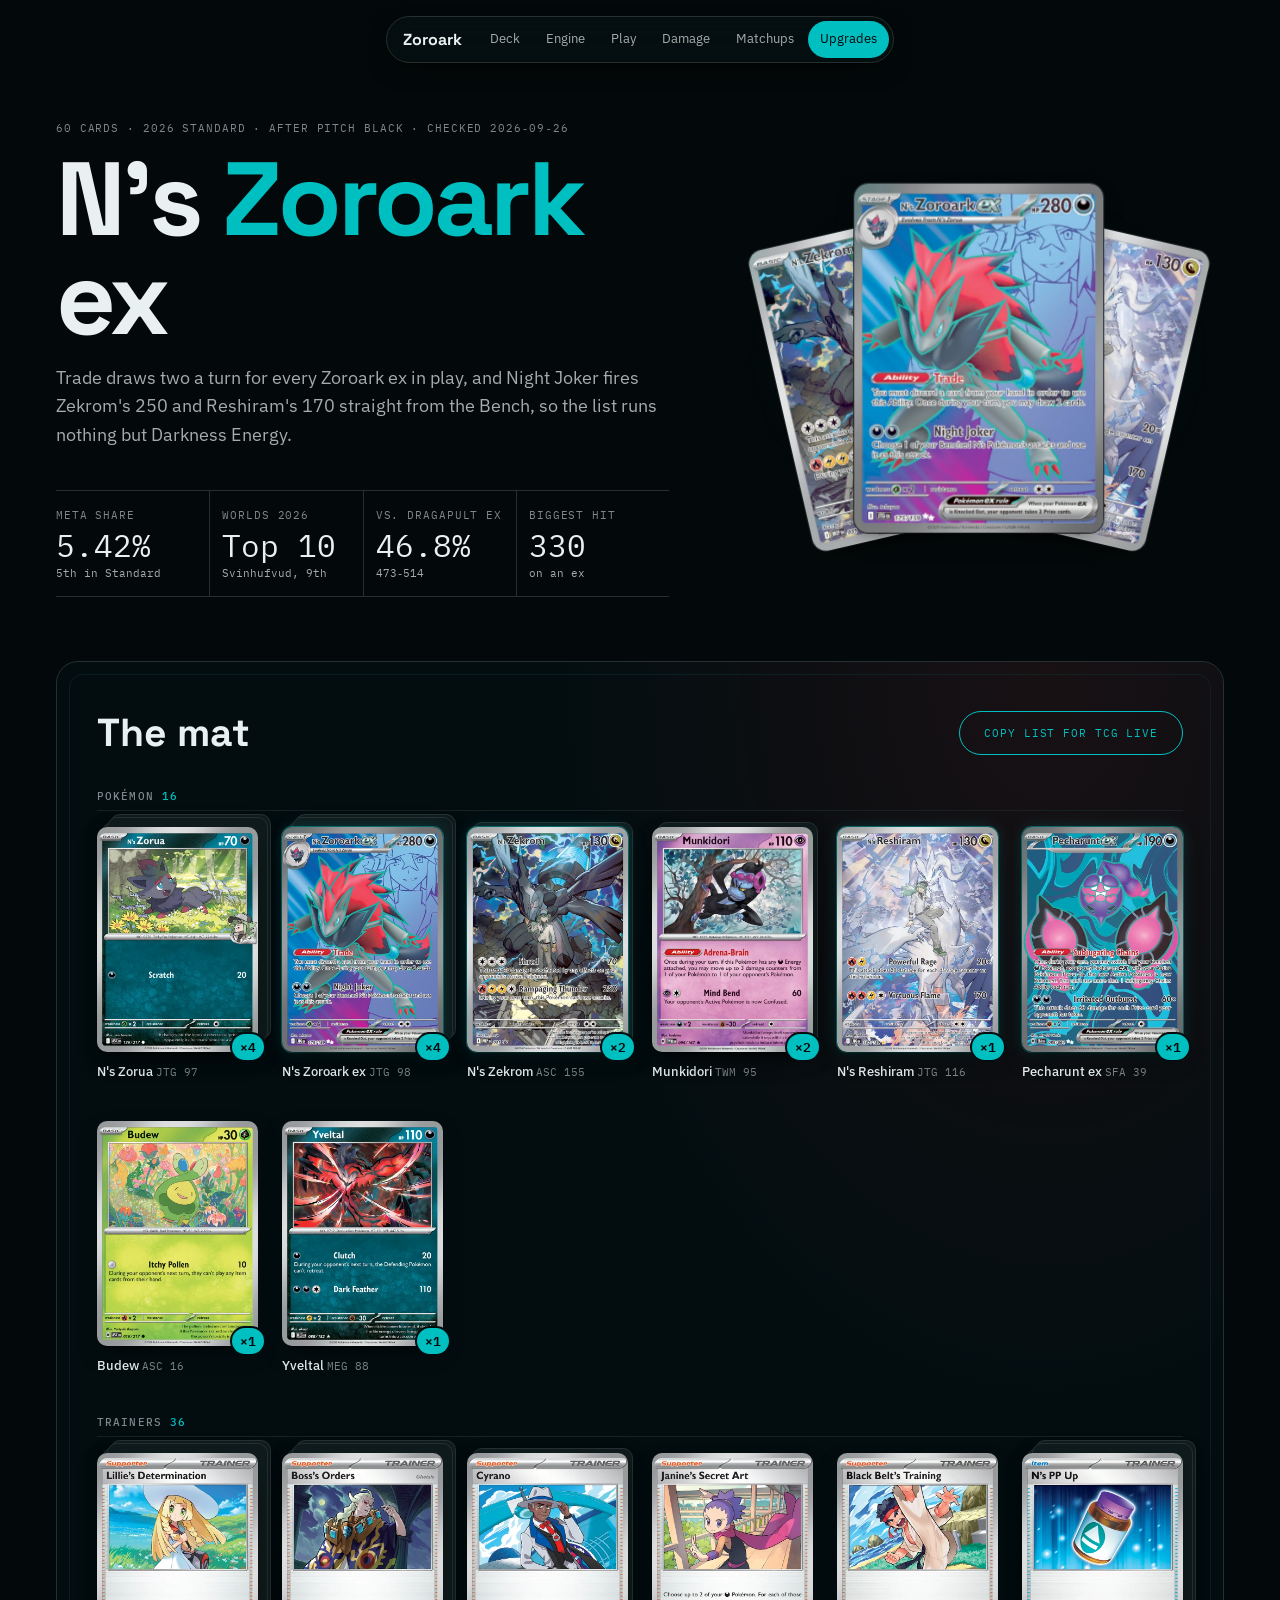
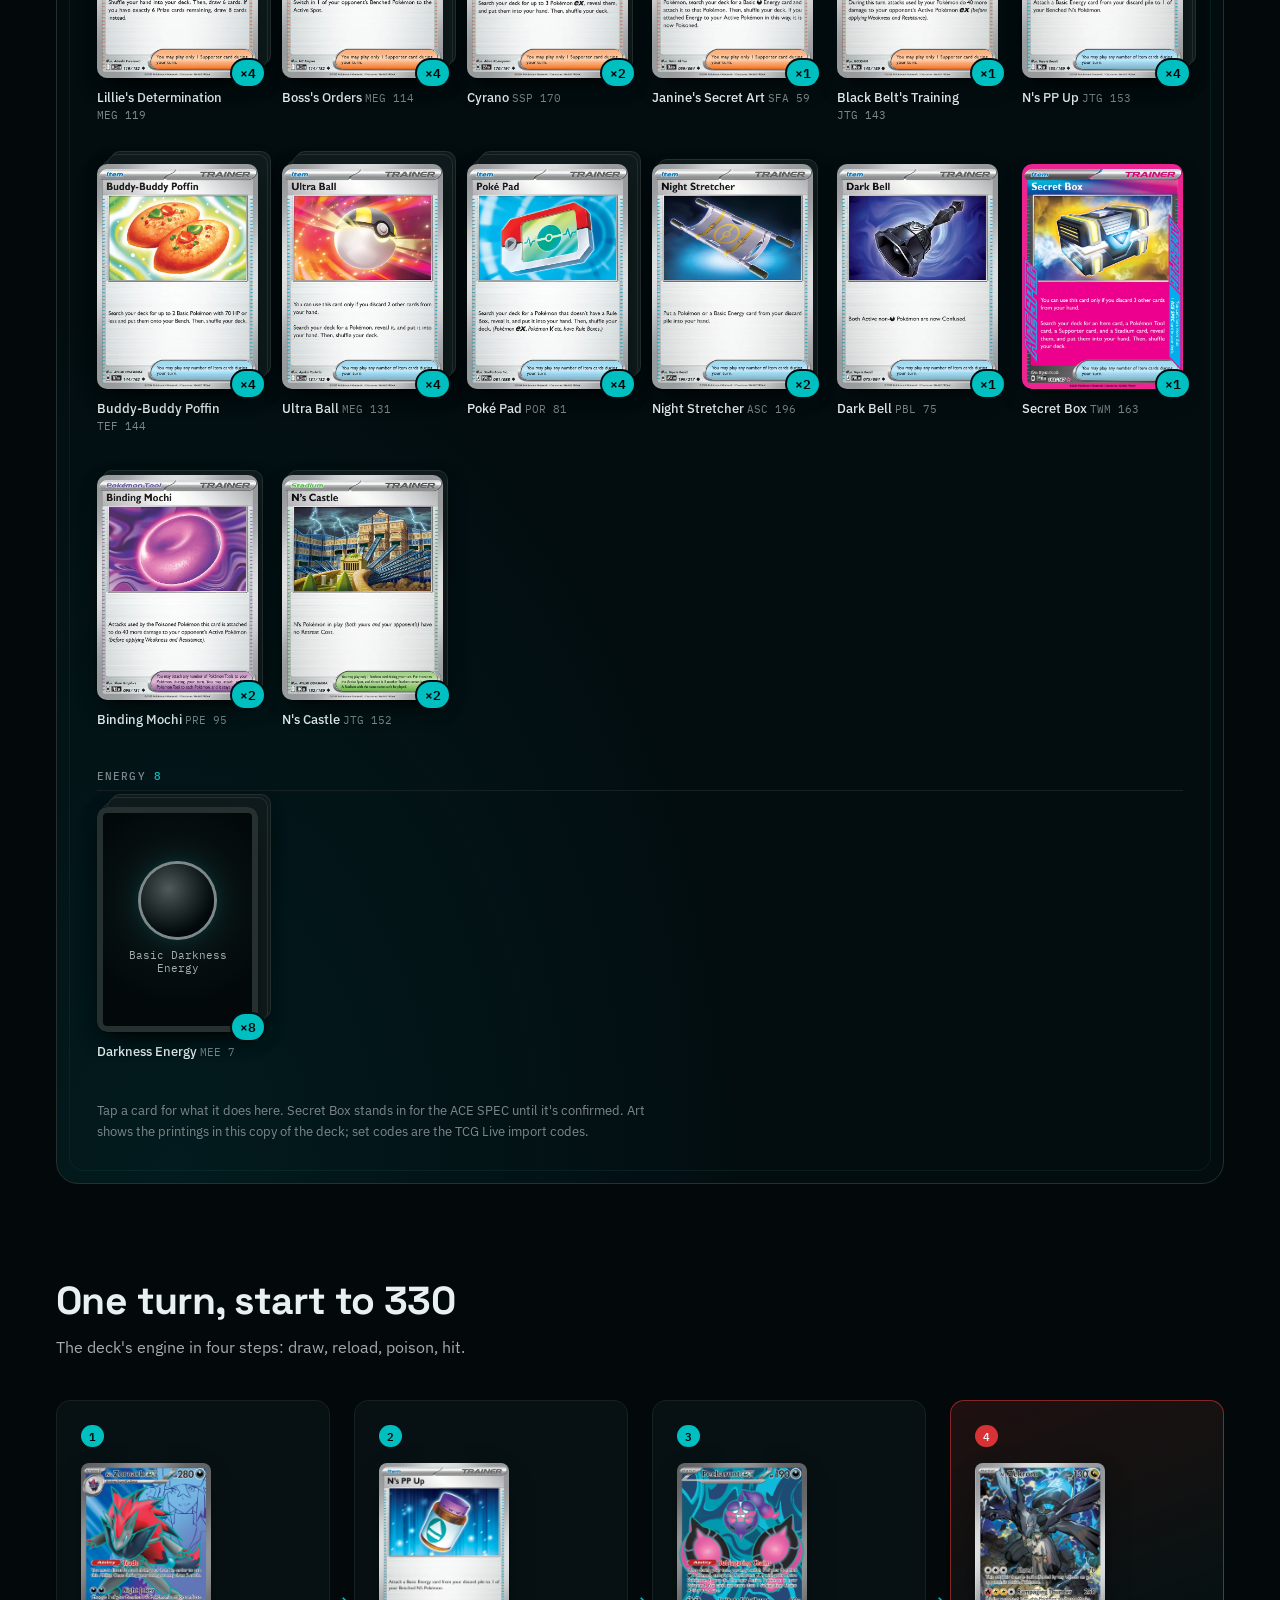
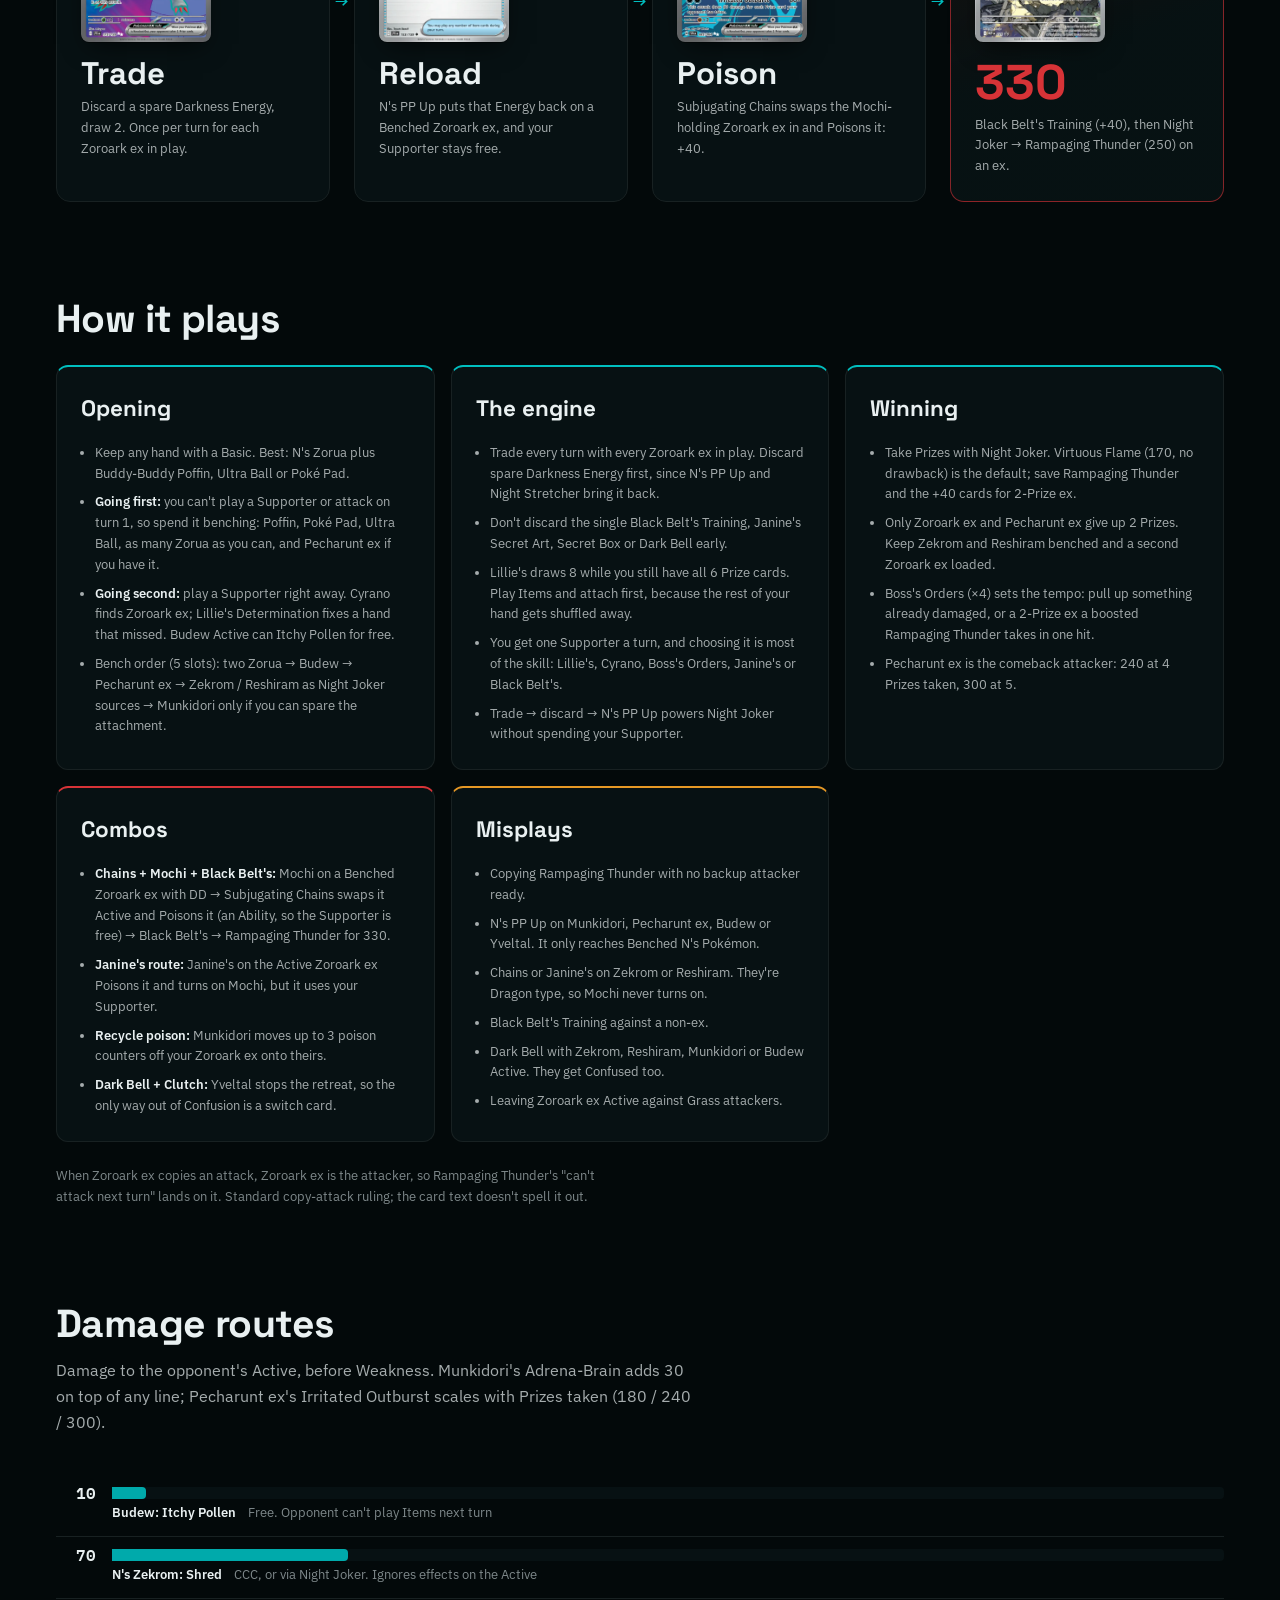
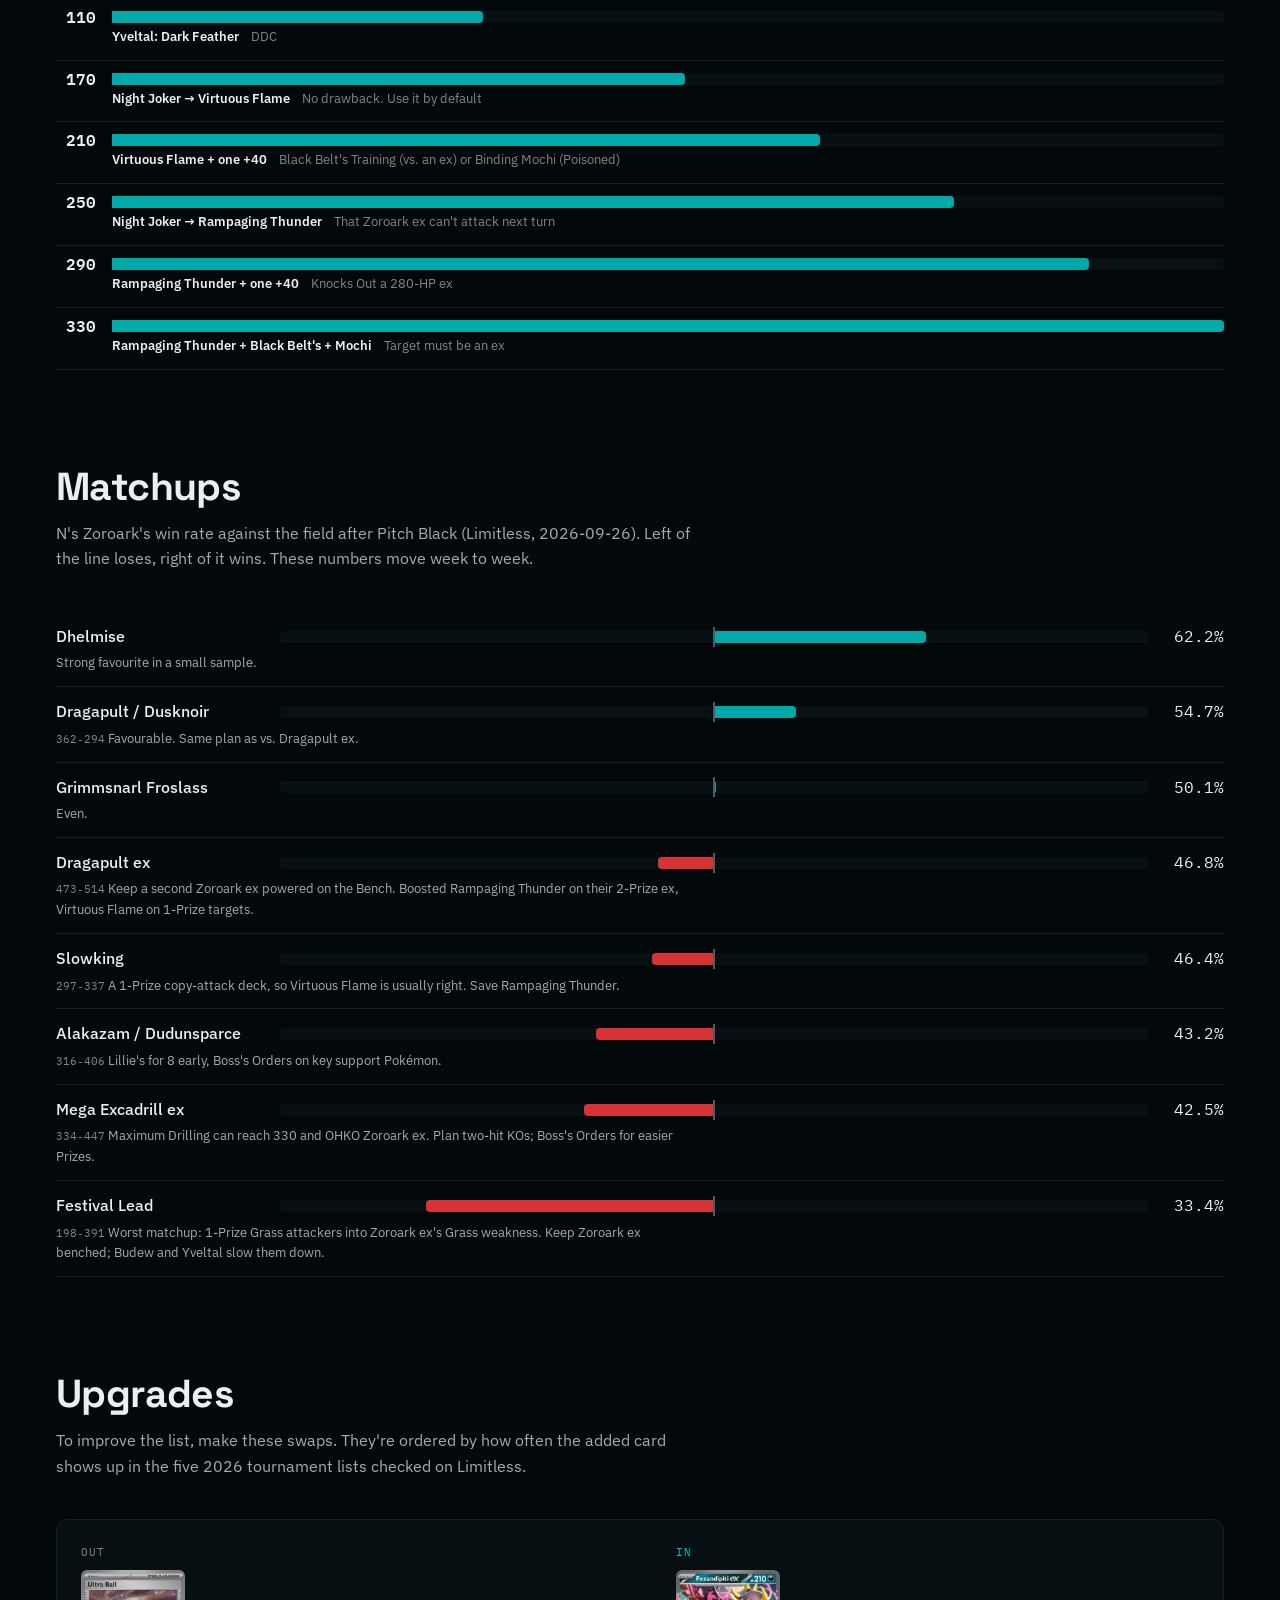
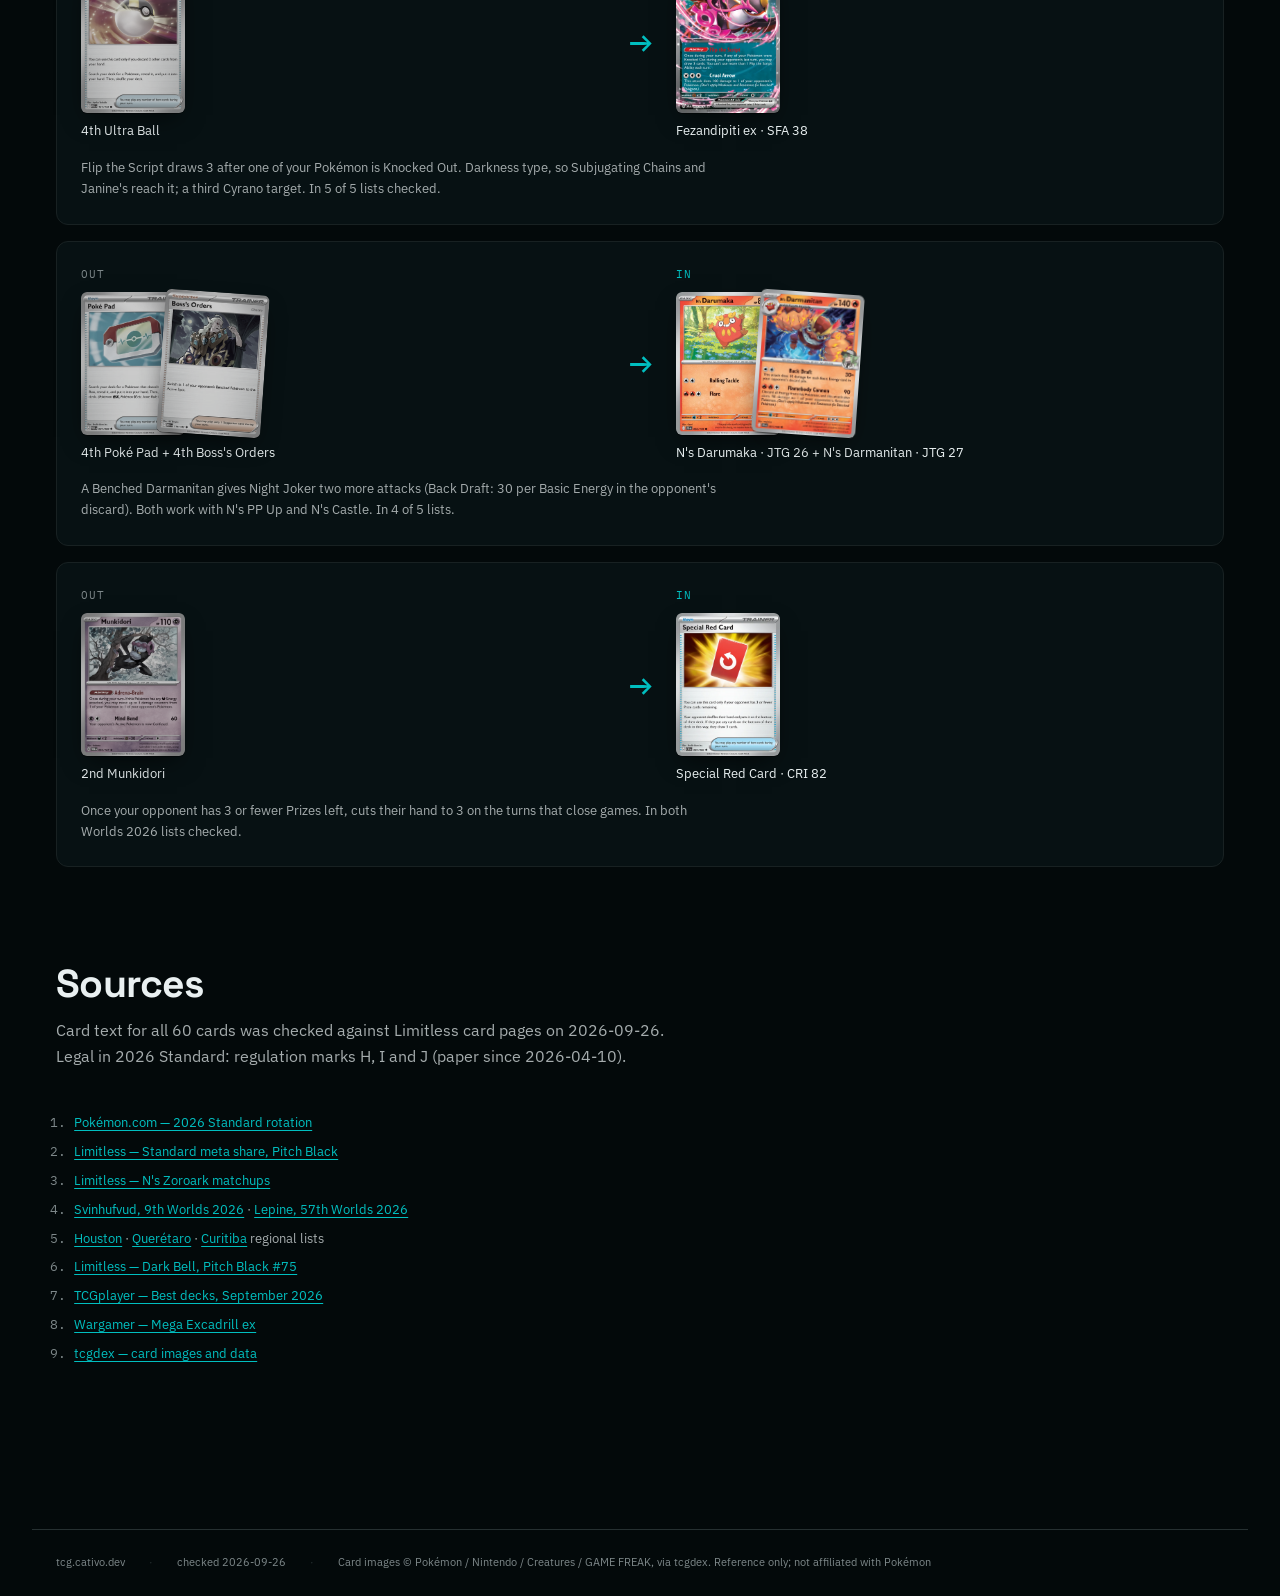
==== site/index.html @ 7baccb7f "📝 content: strip AI-writing tells from the page copy Em dashes ran at ~30 per 1,500 words and severa" ====
<!doctype html>
<html lang="en">
<head>
  <meta charset="utf-8">
  <meta name="viewport" content="width=device-width, initial-scale=1">
  <title>N's Zoroark ex · Deck Guide</title>
  <meta name="description" content="The 60 cards of an N's Zoroark ex build, laid out on the mat, with strategy, damage routes, matchups and upgrades for 2026 Standard after Pitch Black.">
  <link rel="icon" href="data:image/svg+xml,%3Csvg xmlns='http://www.w3.org/2000/svg' viewBox='0 0 32 32'%3E%3Crect width='32' height='32' rx='6' fill='%23101b1d'/%3E%3Cpath d='M8 22 L16 8 L24 22' fill='none' stroke='%235fd0c9' stroke-width='2.4' stroke-linecap='round' stroke-linejoin='round'/%3E%3C/svg%3E">
  <link rel="preconnect" href="https://fonts.googleapis.com">
  <link rel="preconnect" href="https://fonts.gstatic.com" crossorigin>
  <link href="https://fonts.googleapis.com/css2?family=Space+Grotesk:wght@500;600;700&family=IBM+Plex+Sans:wght@400;500;600;700&family=IBM+Plex+Mono:wght@400;500;600&display=swap" rel="stylesheet">
  <link rel="stylesheet" href="css/styles.css?v=20260926b">
</head>
<body>
  <nav class="pill" aria-label="Sections">
    <a class="pill__mark" href="#top">Zoroark</a>
    <div class="pill__links">
      <a href="#deck">Deck</a>
      <a href="#engine">Engine</a>
      <a href="#play">Play</a>
      <a href="#damage">Damage</a>
      <a href="#matchups">Matchups</a>
      <a href="#upgrades">Upgrades</a>
    </div>
  </nav>

  <main id="top">
    <header class="masthead">
      <div class="masthead__text">
      <p class="masthead__line">60 cards · 2026 Standard · after Pitch Black · checked 2026‑09‑26</p>
      <h1 class="masthead__title">N's <span class="accent">Zoroark</span> ex</h1>
      <p class="masthead__dek">
        Trade draws two a turn for every Zoroark ex in play, and Night Joker fires Zekrom's 250 and
        Reshiram's 170 straight from the Bench, so the list runs nothing but Darkness Energy.
      </p>
      <dl class="stats">
        <div class="stats__cell"><dt>Meta share</dt><dd>5.42%<small>5th in Standard</small></dd></div>
        <div class="stats__cell"><dt>Worlds 2026</dt><dd>Top 10<small>Svinhufvud, 9th</small></dd></div>
        <div class="stats__cell"><dt>vs. Dragapult ex</dt><dd>46.8%<small>473‑514</small></dd></div>
        <div class="stats__cell"><dt>Biggest hit</dt><dd>330<small>on an ex</small></dd></div>
      </dl>
      </div>
      <div class="fan" aria-hidden="true">
        <div class="fan__card fan__card--l" data-tilt><img src="img/cards/zekrom.webp" alt="" width="600" height="825" fetchpriority="high"><span class="foil"></span></div>
        <div class="fan__card fan__card--r" data-tilt><img src="img/cards/reshiram.webp" alt="" width="600" height="825"><span class="foil"></span></div>
        <div class="fan__card fan__card--c" data-tilt><img src="img/cards/zoroark-ex.webp" alt="" width="600" height="825" fetchpriority="high"><span class="foil"></span></div>
      </div>
    </header>

    <section id="deck" class="mat" aria-labelledby="deck-title">
      <div class="mat__head">
        <h2 id="deck-title" class="mat__title">The mat</h2>
        <button class="btn" data-copy-decklist type="button">Copy list for TCG Live</button>
      </div>

      <div class="zone">
        <h3 class="zone__title">Pokémon <span>16</span></h3>
        <ul class="grid" role="list">
          <li class="slot" data-stack="4">
            <button class="card" type="button" data-card data-name="N&#x27;s Zorua" data-code="JTG 97" data-qty="4" data-role="Poffin target at 70 HP. Bench two on turn 1, because every Zoroark ex evolves from one." data-img="img/cards/zorua.webp">
              <span class="card__face"><img src="img/cards/zorua.webp" alt="N&#x27;s Zorua" loading="lazy" decoding="async" width="600" height="825"></span>
              <span class="card__qty">×4</span>
            </button>
            <span class="slot__caption"><span class="slot__name">N&#x27;s Zorua</span> <span class="slot__code">JTG 97</span></span>
          </li>
          <li class="slot" data-stack="4" data-foil>
            <button class="card" type="button" data-card data-name="N&#x27;s Zoroark ex" data-code="JTG 98" data-qty="4" data-role="Trade: discard 1, draw 2, once per turn for each one in play. Night Joker (DD) uses an attack from a Benched N&#x27;s Pokémon." data-img="img/cards/zoroark-ex.webp">
              <span class="card__face"><img src="img/cards/zoroark-ex.webp" alt="N&#x27;s Zoroark ex" loading="lazy" decoding="async" width="600" height="825"><span class="foil"></span></span>
              <span class="card__qty">×4</span>
            </button>
            <span class="slot__caption"><span class="slot__name">N&#x27;s Zoroark ex</span> <span class="slot__code">JTG 98</span></span>
          </li>
          <li class="slot" data-stack="2" data-foil>
            <button class="card" type="button" data-card data-name="N&#x27;s Zekrom" data-code="ASC 155" data-qty="2" data-role="Night Joker source: Rampaging Thunder for 250. Stays on the Bench and needs no Energy." data-img="img/cards/zekrom.webp">
              <span class="card__face"><img src="img/cards/zekrom.webp" alt="N&#x27;s Zekrom" loading="lazy" decoding="async" width="600" height="825"><span class="foil"></span></span>
              <span class="card__qty">×2</span>
            </button>
            <span class="slot__caption"><span class="slot__name">N&#x27;s Zekrom</span> <span class="slot__code">ASC 155</span></span>
          </li>
          <li class="slot" data-stack="2">
            <button class="card" type="button" data-card data-name="Munkidori" data-code="TWM 95" data-qty="2" data-role="Adrena-Brain moves up to 3 damage counters onto an opposing Pokémon. Needs a Darkness Energy attached." data-img="img/cards/munkidori.webp">
              <span class="card__face"><img src="img/cards/munkidori.webp" alt="Munkidori" loading="lazy" decoding="async" width="600" height="825"></span>
              <span class="card__qty">×2</span>
            </button>
            <span class="slot__caption"><span class="slot__name">Munkidori</span> <span class="slot__code">TWM 95</span></span>
          </li>
          <li class="slot" data-stack="1" data-foil>
            <button class="card" type="button" data-card data-name="N&#x27;s Reshiram" data-code="JTG 116" data-qty="1" data-role="Night Joker source: Virtuous Flame for 170 with no drawback. Use it by default." data-img="img/cards/reshiram.webp">
              <span class="card__face"><img src="img/cards/reshiram.webp" alt="N&#x27;s Reshiram" loading="lazy" decoding="async" width="600" height="825"><span class="foil"></span></span>
              <span class="card__qty">×1</span>
            </button>
            <span class="slot__caption"><span class="slot__name">N&#x27;s Reshiram</span> <span class="slot__code">JTG 116</span></span>
          </li>
          <li class="slot" data-stack="1" data-foil>
            <button class="card" type="button" data-card data-name="Pecharunt ex" data-code="SFA 39" data-qty="1" data-role="Subjugating Chains swaps in a Benched Darkness Pokémon and Poisons it. Irritated Outburst: 60 per Prize your opponent has taken." data-img="img/cards/pecharunt-ex.webp">
              <span class="card__face"><img src="img/cards/pecharunt-ex.webp" alt="Pecharunt ex" loading="lazy" decoding="async" width="600" height="825"><span class="foil"></span></span>
              <span class="card__qty">×1</span>
            </button>
            <span class="slot__caption"><span class="slot__name">Pecharunt ex</span> <span class="slot__code">SFA 39</span></span>
          </li>
          <li class="slot" data-stack="1">
            <button class="card" type="button" data-card data-name="Budew" data-code="ASC 16" data-qty="1" data-role="Itchy Pollen costs nothing: your opponent can&#x27;t play Items next turn. 30 HP, free retreat." data-img="img/cards/budew.webp">
              <span class="card__face"><img src="img/cards/budew.webp" alt="Budew" loading="lazy" decoding="async" width="600" height="825"></span>
              <span class="card__qty">×1</span>
            </button>
            <span class="slot__caption"><span class="slot__name">Budew</span> <span class="slot__code">ASC 16</span></span>
          </li>
          <li class="slot" data-stack="1">
            <button class="card" type="button" data-card data-name="Yveltal" data-code="MEG 88" data-qty="1" data-role="Clutch (D, 20): the Defending Pokémon can&#x27;t retreat next turn." data-img="img/cards/yveltal.webp">
              <span class="card__face"><img src="img/cards/yveltal.webp" alt="Yveltal" loading="lazy" decoding="async" width="600" height="825"></span>
              <span class="card__qty">×1</span>
            </button>
            <span class="slot__caption"><span class="slot__name">Yveltal</span> <span class="slot__code">MEG 88</span></span>
          </li>
        </ul>
      </div>

      <div class="zone">
        <h3 class="zone__title">Trainers <span>36</span></h3>
        <ul class="grid" role="list">
          <li class="slot" data-stack="4">
            <button class="card" type="button" data-card data-name="Lillie&#x27;s Determination" data-code="MEG 119" data-qty="4" data-role="Shuffle your hand in and draw 6, or 8 while you still have all 6 Prize cards." data-img="img/cards/lillies-determination.webp">
              <span class="card__face"><img src="img/cards/lillies-determination.webp" alt="Lillie&#x27;s Determination" loading="lazy" decoding="async" width="600" height="825"></span>
              <span class="card__qty">×4</span>
            </button>
            <span class="slot__caption"><span class="slot__name">Lillie&#x27;s Determination</span> <span class="slot__code">MEG 119</span></span>
          </li>
          <li class="slot" data-stack="4">
            <button class="card" type="button" data-card data-name="Boss&#x27;s Orders" data-code="MEG 114" data-qty="4" data-role="Pull up the Benched Pokémon you want to Knock Out." data-img="img/cards/bosss-orders.webp">
              <span class="card__face"><img src="img/cards/bosss-orders.webp" alt="Boss&#x27;s Orders" loading="lazy" decoding="async" width="600" height="825"></span>
              <span class="card__qty">×4</span>
            </button>
            <span class="slot__caption"><span class="slot__name">Boss&#x27;s Orders</span> <span class="slot__code">MEG 114</span></span>
          </li>
          <li class="slot" data-stack="2">
            <button class="card" type="button" data-card data-name="Cyrano" data-code="SSP 170" data-qty="2" data-role="Search up to 3 Pokémon ex. In this list that means Zoroark ex and Pecharunt ex." data-img="img/cards/cyrano.webp">
              <span class="card__face"><img src="img/cards/cyrano.webp" alt="Cyrano" loading="lazy" decoding="async" width="600" height="825"></span>
              <span class="card__qty">×2</span>
            </button>
            <span class="slot__caption"><span class="slot__name">Cyrano</span> <span class="slot__code">SSP 170</span></span>
          </li>
          <li class="slot" data-stack="1">
            <button class="card" type="button" data-card data-name="Janine&#x27;s Secret Art" data-code="SFA 59" data-qty="1" data-role="Darkness Energy from the deck to up to 2 Darkness Pokémon. The Active one is Poisoned." data-img="img/cards/janines-secret-art.webp">
              <span class="card__face"><img src="img/cards/janines-secret-art.webp" alt="Janine&#x27;s Secret Art" loading="lazy" decoding="async" width="600" height="825"></span>
              <span class="card__qty">×1</span>
            </button>
            <span class="slot__caption"><span class="slot__name">Janine&#x27;s Secret Art</span> <span class="slot__code">SFA 59</span></span>
          </li>
          <li class="slot" data-stack="1">
            <button class="card" type="button" data-card data-name="Black Belt&#x27;s Training" data-code="JTG 143" data-qty="1" data-role="+40 this turn against your opponent&#x27;s Active Pokémon ex." data-img="img/cards/black-belts-training.webp">
              <span class="card__face"><img src="img/cards/black-belts-training.webp" alt="Black Belt&#x27;s Training" loading="lazy" decoding="async" width="600" height="825"></span>
              <span class="card__qty">×1</span>
            </button>
            <span class="slot__caption"><span class="slot__name">Black Belt&#x27;s Training</span> <span class="slot__code">JTG 143</span></span>
          </li>
          <li class="slot" data-stack="4">
            <button class="card" type="button" data-card data-name="N&#x27;s PP Up" data-code="JTG 153" data-qty="4" data-role="A Basic Energy from your discard onto a Benched N&#x27;s Pokémon." data-img="img/cards/ns-pp-up.webp">
              <span class="card__face"><img src="img/cards/ns-pp-up.webp" alt="N&#x27;s PP Up" loading="lazy" decoding="async" width="600" height="825"></span>
              <span class="card__qty">×4</span>
            </button>
            <span class="slot__caption"><span class="slot__name">N&#x27;s PP Up</span> <span class="slot__code">JTG 153</span></span>
          </li>
          <li class="slot" data-stack="4">
            <button class="card" type="button" data-card data-name="Buddy-Buddy Poffin" data-code="TEF 144" data-qty="4" data-role="Up to 2 Basics with 70 HP or less: N&#x27;s Zorua and Budew." data-img="img/cards/buddy-buddy-poffin.webp">
              <span class="card__face"><img src="img/cards/buddy-buddy-poffin.webp" alt="Buddy-Buddy Poffin" loading="lazy" decoding="async" width="600" height="825"></span>
              <span class="card__qty">×4</span>
            </button>
            <span class="slot__caption"><span class="slot__name">Buddy-Buddy Poffin</span> <span class="slot__code">TEF 144</span></span>
          </li>
          <li class="slot" data-stack="4">
            <button class="card" type="button" data-card data-name="Ultra Ball" data-code="MEG 131" data-qty="4" data-role="Discard 2, search for any Pokémon." data-img="img/cards/ultra-ball.webp">
              <span class="card__face"><img src="img/cards/ultra-ball.webp" alt="Ultra Ball" loading="lazy" decoding="async" width="600" height="825"></span>
              <span class="card__qty">×4</span>
            </button>
            <span class="slot__caption"><span class="slot__name">Ultra Ball</span> <span class="slot__code">MEG 131</span></span>
          </li>
          <li class="slot" data-stack="4">
            <button class="card" type="button" data-card data-name="Poké Pad" data-code="POR 81" data-qty="4" data-role="Search a Pokémon without a Rule Box: everything except Zoroark ex and Pecharunt ex." data-img="img/cards/poke-pad.webp">
              <span class="card__face"><img src="img/cards/poke-pad.webp" alt="Poké Pad" loading="lazy" decoding="async" width="600" height="825"></span>
              <span class="card__qty">×4</span>
            </button>
            <span class="slot__caption"><span class="slot__name">Poké Pad</span> <span class="slot__code">POR 81</span></span>
          </li>
          <li class="slot" data-stack="2">
            <button class="card" type="button" data-card data-name="Night Stretcher" data-code="ASC 196" data-qty="2" data-role="A Pokémon or a Basic Energy from your discard back to your hand." data-img="img/cards/night-stretcher.webp">
              <span class="card__face"><img src="img/cards/night-stretcher.webp" alt="Night Stretcher" loading="lazy" decoding="async" width="600" height="825"></span>
              <span class="card__qty">×2</span>
            </button>
            <span class="slot__caption"><span class="slot__name">Night Stretcher</span> <span class="slot__code">ASC 196</span></span>
          </li>
          <li class="slot" data-stack="1">
            <button class="card" type="button" data-card data-name="Dark Bell" data-code="PBL 75" data-qty="1" data-role="Both Active non-Darkness Pokémon are Confused. Play it with a Darkness Pokémon Active." data-img="img/cards/dark-bell.webp">
              <span class="card__face"><img src="img/cards/dark-bell.webp" alt="Dark Bell" loading="lazy" decoding="async" width="600" height="825"></span>
              <span class="card__qty">×1</span>
            </button>
            <span class="slot__caption"><span class="slot__name">Dark Bell</span> <span class="slot__code">PBL 75</span></span>
          </li>
          <li class="slot" data-stack="1">
            <button class="card" type="button" data-card data-name="Secret Box" data-code="TWM 163" data-qty="1" data-role="ACE SPEC. Discard 3: search an Item, a Tool, a Supporter and a Stadium." data-img="img/cards/secret-box.webp">
              <span class="card__face"><img src="img/cards/secret-box.webp" alt="Secret Box" loading="lazy" decoding="async" width="600" height="825"></span>
              <span class="card__qty">×1</span>
            </button>
            <span class="slot__caption"><span class="slot__name">Secret Box</span> <span class="slot__code">TWM 163</span></span>
          </li>
          <li class="slot" data-stack="2">
            <button class="card" type="button" data-card data-name="Binding Mochi" data-code="PRE 95" data-qty="2" data-role="+40 damage while the Pokémon holding it is Poisoned." data-img="img/cards/binding-mochi.webp">
              <span class="card__face"><img src="img/cards/binding-mochi.webp" alt="Binding Mochi" loading="lazy" decoding="async" width="600" height="825"></span>
              <span class="card__qty">×2</span>
            </button>
            <span class="slot__caption"><span class="slot__name">Binding Mochi</span> <span class="slot__code">PRE 95</span></span>
          </li>
          <li class="slot" data-stack="2">
            <button class="card" type="button" data-card data-name="N&#x27;s Castle" data-code="JTG 152" data-qty="2" data-role="N&#x27;s Pokémon retreat for free, for both players." data-img="img/cards/ns-castle.webp">
              <span class="card__face"><img src="img/cards/ns-castle.webp" alt="N&#x27;s Castle" loading="lazy" decoding="async" width="600" height="825"></span>
              <span class="card__qty">×2</span>
            </button>
            <span class="slot__caption"><span class="slot__name">N&#x27;s Castle</span> <span class="slot__code">JTG 152</span></span>
          </li>
        </ul>
      </div>

      <div class="zone">
        <h3 class="zone__title">Energy <span>8</span></h3>
        <ul class="grid" role="list">
          <li class="slot" data-stack="4">
            <button class="card" type="button" data-card data-name="Darkness Energy" data-code="MEE 7" data-qty="8" data-role="Basic Darkness Energy. Trade discards it; N&#x27;s PP Up and Night Stretcher bring it back.">
              <span class="card__face"><span class="energy-art" aria-hidden="true"><span class="energy-art__orb"></span><span class="energy-art__label">Basic Darkness Energy</span></span></span>
              <span class="card__qty">×8</span>
            </button>
            <span class="slot__caption"><span class="slot__name">Darkness Energy</span> <span class="slot__code">MEE 7</span></span>
          </li>
        </ul>
      </div>

      <p class="mat__note">Tap a card for what it does here. Secret Box stands in for the ACE SPEC until it's confirmed. Art shows the printings in this copy of the deck; set codes are the TCG Live import codes.</p>
      <pre id="decklist-plaintext" hidden>Pokémon: 8
4 N&#x27;s Zorua JTG 97
4 N&#x27;s Zoroark ex JTG 98
2 N&#x27;s Zekrom ASC 155
2 Munkidori TWM 95
1 N&#x27;s Reshiram JTG 116
1 Pecharunt ex SFA 39
1 Budew ASC 16
1 Yveltal MEG 88

Trainer: 14
4 Lillie&#x27;s Determination MEG 119
4 Boss&#x27;s Orders MEG 114
2 Cyrano SSP 170
1 Janine&#x27;s Secret Art SFA 59
1 Black Belt&#x27;s Training JTG 143
4 N&#x27;s PP Up JTG 153
4 Buddy-Buddy Poffin TEF 144
4 Ultra Ball MEG 131
4 Poké Pad POR 81
2 Night Stretcher ASC 196
1 Dark Bell PBL 75
1 Secret Box TWM 163
2 Binding Mochi PRE 95
2 N&#x27;s Castle JTG 152

Energy: 1
8 Basic {D} Energy MEE 7

Total Cards: 60</pre>
    </section>

    <section id="engine" aria-labelledby="engine-title">
      <h2 id="engine-title" class="section-title">One turn, start to 330</h2>
      <p class="section-dek">The deck's engine in four steps: draw, reload, poison, hit.</p>
      <ol class="chain" role="list">
        <li class="chain__step">
          <span class="chain__n">1</span>
          <img class="chain__img" src="img/cards/zoroark-ex.webp" alt="N's Zoroark ex" loading="lazy" width="600" height="825">
          <h3 class="chain__title">Trade</h3>
          <p class="chain__text">Discard a spare Darkness Energy, draw 2. Once per turn for each Zoroark ex in play.</p>
        </li>
        <li class="chain__step">
          <span class="chain__n">2</span>
          <img class="chain__img" src="img/cards/ns-pp-up.webp" alt="N's PP Up" loading="lazy" width="600" height="825">
          <h3 class="chain__title">Reload</h3>
          <p class="chain__text">N's PP Up puts that Energy back on a Benched Zoroark ex, and your Supporter stays free.</p>
        </li>
        <li class="chain__step">
          <span class="chain__n">3</span>
          <img class="chain__img" src="img/cards/pecharunt-ex.webp" alt="Pecharunt ex" loading="lazy" width="600" height="825">
          <h3 class="chain__title">Poison</h3>
          <p class="chain__text">Subjugating Chains swaps the Mochi-holding Zoroark ex in and Poisons it: +40.</p>
        </li>
        <li class="chain__step chain__step--hit">
          <span class="chain__n">4</span>
          <img class="chain__img" src="img/cards/zekrom.webp" alt="N's Zekrom" loading="lazy" width="600" height="825">
          <h3 class="chain__title">330</h3>
          <p class="chain__text">Black Belt's Training (+40), then Night Joker → Rampaging Thunder (250) on an ex.</p>
        </li>
      </ol>
    </section>

    <section id="play" aria-labelledby="play-title">
      <h2 id="play-title" class="section-title">How it plays</h2>
      <div class="panels">
        <article class="panel">
          <h3 class="panel__title">Opening</h3>
          <ul class="panel__list">
            <li>Keep any hand with a Basic. Best: N's Zorua plus Buddy-Buddy Poffin, Ultra Ball or Poké Pad.</li>
            <li><strong>Going first:</strong> you can't play a Supporter or attack on turn 1, so spend it benching: Poffin, Poké Pad, Ultra Ball, as many Zorua as you can, and Pecharunt ex if you have it.</li>
            <li><strong>Going second:</strong> play a Supporter right away. Cyrano finds Zoroark ex; Lillie's Determination fixes a hand that missed. Budew Active can Itchy Pollen for free.</li>
            <li>Bench order (5 slots): two Zorua → Budew → Pecharunt ex → Zekrom / Reshiram as Night Joker sources → Munkidori only if you can spare the attachment.</li>
          </ul>
        </article>
        <article class="panel">
          <h3 class="panel__title">The engine</h3>
          <ul class="panel__list">
            <li>Trade every turn with every Zoroark ex in play. Discard spare Darkness Energy first, since N's PP Up and Night Stretcher bring it back.</li>
            <li>Don't discard the single Black Belt's Training, Janine's Secret Art, Secret Box or Dark Bell early.</li>
            <li>Lillie's draws 8 while you still have all 6 Prize cards. Play Items and attach first, because the rest of your hand gets shuffled away.</li>
            <li>You get one Supporter a turn, and choosing it is most of the skill: Lillie's, Cyrano, Boss's Orders, Janine's or Black Belt's.</li>
            <li>Trade → discard → N's PP Up powers Night Joker without spending your Supporter.</li>
          </ul>
        </article>
        <article class="panel">
          <h3 class="panel__title">Winning</h3>
          <ul class="panel__list">
            <li>Take Prizes with Night Joker. Virtuous Flame (170, no drawback) is the default; save Rampaging Thunder and the +40 cards for 2-Prize ex.</li>
            <li>Only Zoroark ex and Pecharunt ex give up 2 Prizes. Keep Zekrom and Reshiram benched and a second Zoroark ex loaded.</li>
            <li>Boss's Orders (×4) sets the tempo: pull up something already damaged, or a 2-Prize ex a boosted Rampaging Thunder takes in one hit.</li>
            <li>Pecharunt ex is the comeback attacker: 240 at 4 Prizes taken, 300 at 5.</li>
          </ul>
        </article>
        <article class="panel">
          <h3 class="panel__title">Combos</h3>
          <ul class="panel__list">
            <li><strong>Chains + Mochi + Black Belt's:</strong> Mochi on a Benched Zoroark ex with DD → Subjugating Chains swaps it Active and Poisons it (an Ability, so the Supporter is free) → Black Belt's → Rampaging Thunder for 330.</li>
            <li><strong>Janine's route:</strong> Janine's on the Active Zoroark ex Poisons it and turns on Mochi, but it uses your Supporter.</li>
            <li><strong>Recycle poison:</strong> Munkidori moves up to 3 poison counters off your Zoroark ex onto theirs.</li>
            <li><strong>Dark Bell + Clutch:</strong> Yveltal stops the retreat, so the only way out of Confusion is a switch card.</li>
          </ul>
        </article>
        <article class="panel">
          <h3 class="panel__title">Misplays</h3>
          <ul class="panel__list">
            <li>Copying Rampaging Thunder with no backup attacker ready.</li>
            <li>N's PP Up on Munkidori, Pecharunt ex, Budew or Yveltal. It only reaches Benched N's Pokémon.</li>
            <li>Chains or Janine's on Zekrom or Reshiram. They're Dragon type, so Mochi never turns on.</li>
            <li>Black Belt's Training against a non-ex.</li>
            <li>Dark Bell with Zekrom, Reshiram, Munkidori or Budew Active. They get Confused too.</li>
            <li>Leaving Zoroark ex Active against Grass attackers.</li>
          </ul>
        </article>
      </div>
      <p class="aside">When Zoroark ex copies an attack, Zoroark ex is the attacker, so Rampaging Thunder's "can't attack next turn" lands on it. Standard copy-attack ruling; the card text doesn't spell it out.</p>
    </section>

    <section id="damage" aria-labelledby="damage-title">
      <h2 id="damage-title" class="section-title">Damage routes</h2>
      <p class="section-dek">Damage to the opponent's Active, before Weakness. Munkidori's Adrena-Brain adds 30 on top of any line; Pecharunt ex's Irritated Outburst scales with Prizes taken (180 / 240 / 300).</p>
      <ol class="bars" role="list">
            <li class="bar" style="--v:0.0303">
              <span class="bar__value">10</span>
              <span class="bar__track"><span class="bar__fill"></span></span>
              <span class="bar__label"><strong>Budew: Itchy Pollen</strong><span>Free. Opponent can&#x27;t play Items next turn</span></span>
            </li>
            <li class="bar" style="--v:0.2121">
              <span class="bar__value">70</span>
              <span class="bar__track"><span class="bar__fill"></span></span>
              <span class="bar__label"><strong>N&#x27;s Zekrom: Shred</strong><span>CCC, or via Night Joker. Ignores effects on the Active</span></span>
            </li>
            <li class="bar" style="--v:0.3333">
              <span class="bar__value">110</span>
              <span class="bar__track"><span class="bar__fill"></span></span>
              <span class="bar__label"><strong>Yveltal: Dark Feather</strong><span>DDC</span></span>
            </li>
            <li class="bar" style="--v:0.5152">
              <span class="bar__value">170</span>
              <span class="bar__track"><span class="bar__fill"></span></span>
              <span class="bar__label"><strong>Night Joker → Virtuous Flame</strong><span>No drawback. Use it by default</span></span>
            </li>
            <li class="bar" style="--v:0.6364">
              <span class="bar__value">210</span>
              <span class="bar__track"><span class="bar__fill"></span></span>
              <span class="bar__label"><strong>Virtuous Flame + one +40</strong><span>Black Belt&#x27;s Training (vs. an ex) or Binding Mochi (Poisoned)</span></span>
            </li>
            <li class="bar" style="--v:0.7576">
              <span class="bar__value">250</span>
              <span class="bar__track"><span class="bar__fill"></span></span>
              <span class="bar__label"><strong>Night Joker → Rampaging Thunder</strong><span>That Zoroark ex can&#x27;t attack next turn</span></span>
            </li>
            <li class="bar" style="--v:0.8788">
              <span class="bar__value">290</span>
              <span class="bar__track"><span class="bar__fill"></span></span>
              <span class="bar__label"><strong>Rampaging Thunder + one +40</strong><span>Knocks Out a 280-HP ex</span></span>
            </li>
            <li class="bar" style="--v:1.0000">
              <span class="bar__value">330</span>
              <span class="bar__track"><span class="bar__fill"></span></span>
              <span class="bar__label"><strong>Rampaging Thunder + Black Belt&#x27;s + Mochi</strong><span>Target must be an ex</span></span>
            </li>
      </ol>
    </section>

    <section id="matchups" aria-labelledby="mu-title">
      <h2 id="mu-title" class="section-title">Matchups</h2>
      <p class="section-dek">N's Zoroark's win rate against the field after Pitch Black (Limitless, 2026‑09‑26). Left of the line loses, right of it wins. These numbers move week to week.</p>
      <ul class="mus" role="list">
            <li class="mu mu--pos" style="--d:0.4880">
              <span class="mu__name">Dhelmise</span>
              <span class="mu__chart" role="img" aria-label="62.2% win rate"><span class="mu__mid"></span><span class="mu__fill"></span></span>
              <span class="mu__pct">62.2%</span>
              <span class="mu__plan">Strong favourite in a small sample.</span>
            </li>
            <li class="mu mu--pos" style="--d:0.1880">
              <span class="mu__name">Dragapult / Dusknoir</span>
              <span class="mu__chart" role="img" aria-label="54.7% win rate"><span class="mu__mid"></span><span class="mu__fill"></span></span>
              <span class="mu__pct">54.7%</span>
              <span class="mu__plan"><span class="mu__rec">362‑294</span> Favourable. Same plan as vs. Dragapult ex.</span>
            </li>
            <li class="mu mu--pos" style="--d:0.0040">
              <span class="mu__name">Grimmsnarl Froslass</span>
              <span class="mu__chart" role="img" aria-label="50.1% win rate"><span class="mu__mid"></span><span class="mu__fill"></span></span>
              <span class="mu__pct">50.1%</span>
              <span class="mu__plan">Even.</span>
            </li>
            <li class="mu mu--neg" style="--d:0.1280">
              <span class="mu__name">Dragapult ex</span>
              <span class="mu__chart" role="img" aria-label="46.8% win rate"><span class="mu__mid"></span><span class="mu__fill"></span></span>
              <span class="mu__pct">46.8%</span>
              <span class="mu__plan"><span class="mu__rec">473‑514</span> Keep a second Zoroark ex powered on the Bench. Boosted Rampaging Thunder on their 2-Prize ex, Virtuous Flame on 1-Prize targets.</span>
            </li>
            <li class="mu mu--neg" style="--d:0.1440">
              <span class="mu__name">Slowking</span>
              <span class="mu__chart" role="img" aria-label="46.4% win rate"><span class="mu__mid"></span><span class="mu__fill"></span></span>
              <span class="mu__pct">46.4%</span>
              <span class="mu__plan"><span class="mu__rec">297‑337</span> A 1-Prize copy-attack deck, so Virtuous Flame is usually right. Save Rampaging Thunder.</span>
            </li>
            <li class="mu mu--neg" style="--d:0.2720">
              <span class="mu__name">Alakazam / Dudunsparce</span>
              <span class="mu__chart" role="img" aria-label="43.2% win rate"><span class="mu__mid"></span><span class="mu__fill"></span></span>
              <span class="mu__pct">43.2%</span>
              <span class="mu__plan"><span class="mu__rec">316‑406</span> Lillie&#x27;s for 8 early, Boss&#x27;s Orders on key support Pokémon.</span>
            </li>
            <li class="mu mu--neg" style="--d:0.3000">
              <span class="mu__name">Mega Excadrill ex</span>
              <span class="mu__chart" role="img" aria-label="42.5% win rate"><span class="mu__mid"></span><span class="mu__fill"></span></span>
              <span class="mu__pct">42.5%</span>
              <span class="mu__plan"><span class="mu__rec">334‑447</span> Maximum Drilling can reach 330 and OHKO Zoroark ex. Plan two-hit KOs; Boss&#x27;s Orders for easier Prizes.</span>
            </li>
            <li class="mu mu--neg" style="--d:0.6640">
              <span class="mu__name">Festival Lead</span>
              <span class="mu__chart" role="img" aria-label="33.4% win rate"><span class="mu__mid"></span><span class="mu__fill"></span></span>
              <span class="mu__pct">33.4%</span>
              <span class="mu__plan"><span class="mu__rec">198‑391</span> Worst matchup: 1-Prize Grass attackers into Zoroark ex&#x27;s Grass weakness. Keep Zoroark ex benched; Budew and Yveltal slow them down.</span>
            </li>
      </ul>
    </section>

    <section id="upgrades" aria-labelledby="up-title">
      <h2 id="up-title" class="section-title">Upgrades</h2>
      <p class="section-dek">To improve the list, make these swaps. They're ordered by how often the added card shows up in the five 2026 tournament lists checked on Limitless.</p>
      <ol class="swaps" role="list">
          <li class="swap">
            <div class="swap__side swap__side--out"><span class="swap__tag">Out</span><div class="swap__cards"><img class="swap__img" src="img/cards/ultra-ball.webp" alt="Ultra Ball" loading="lazy" width="600" height="825"></div><span class="swap__name">4th Ultra Ball</span></div>
            <span class="swap__arrow" aria-hidden="true">→</span>
            <div class="swap__side swap__side--in"><span class="swap__tag">In</span><div class="swap__cards"><img class="swap__img" src="img/cards/fezandipiti-ex.webp" alt="Fezandipiti ex" loading="lazy" width="600" height="825"></div><span class="swap__name">Fezandipiti ex · SFA 38</span></div>
            <p class="swap__why">Flip the Script draws 3 after one of your Pokémon is Knocked Out. Darkness type, so Subjugating Chains and Janine&#x27;s reach it; a third Cyrano target. In 5 of 5 lists checked.</p>
          </li>
          <li class="swap">
            <div class="swap__side swap__side--out"><span class="swap__tag">Out</span><div class="swap__cards"><img class="swap__img" src="img/cards/poke-pad.webp" alt="Poké Pad" loading="lazy" width="600" height="825"><img class="swap__img" src="img/cards/bosss-orders.webp" alt="Boss&#x27;s Orders" loading="lazy" width="600" height="825"></div><span class="swap__name">4th Poké Pad + 4th Boss&#x27;s Orders</span></div>
            <span class="swap__arrow" aria-hidden="true">→</span>
            <div class="swap__side swap__side--in"><span class="swap__tag">In</span><div class="swap__cards"><img class="swap__img" src="img/cards/ns-darumaka.webp" alt="N&#x27;s Darumaka" loading="lazy" width="600" height="825"><img class="swap__img" src="img/cards/ns-darmanitan.webp" alt="N&#x27;s Darmanitan" loading="lazy" width="600" height="825"></div><span class="swap__name">N&#x27;s Darumaka · JTG 26 + N&#x27;s Darmanitan · JTG 27</span></div>
            <p class="swap__why">A Benched Darmanitan gives Night Joker two more attacks (Back Draft: 30 per Basic Energy in the opponent&#x27;s discard). Both work with N&#x27;s PP Up and N&#x27;s Castle. In 4 of 5 lists.</p>
          </li>
          <li class="swap">
            <div class="swap__side swap__side--out"><span class="swap__tag">Out</span><div class="swap__cards"><img class="swap__img" src="img/cards/munkidori.webp" alt="Munkidori" loading="lazy" width="600" height="825"></div><span class="swap__name">2nd Munkidori</span></div>
            <span class="swap__arrow" aria-hidden="true">→</span>
            <div class="swap__side swap__side--in"><span class="swap__tag">In</span><div class="swap__cards"><img class="swap__img" src="img/cards/special-red-card.webp" alt="Special Red Card" loading="lazy" width="600" height="825"></div><span class="swap__name">Special Red Card · CRI 82</span></div>
            <p class="swap__why">Once your opponent has 3 or fewer Prizes left, cuts their hand to 3 on the turns that close games. In both Worlds 2026 lists checked.</p>
          </li>
      </ol>
    </section>

    <section id="sources" aria-labelledby="src-title">
      <h2 id="src-title" class="section-title">Sources</h2>
      <p class="section-dek">Card text for all 60 cards was checked against Limitless card pages on 2026‑09‑26. Legal in 2026 Standard: regulation marks H, I and J (paper since 2026‑04‑10).</p>
      <ol class="sources">
        <li><a class="inline-link" href="https://www.pokemon.com/us/pokemon-news/2026-pokemon-tcg-standard-format-rotation-announcement" target="_blank" rel="noopener">Pokémon.com — 2026 Standard rotation</a></li>
        <li><a class="inline-link" href="https://play.limitlesstcg.com/decks?format=standard&amp;rotation=2026&amp;set=PBL" target="_blank" rel="noopener">Limitless — Standard meta share, Pitch Black</a></li>
        <li><a class="inline-link" href="https://play.limitlesstcg.com/decks/n-zoroark/matchups?format=standard&amp;rotation=2026&amp;set=PBL" target="_blank" rel="noopener">Limitless — N's Zoroark matchups</a></li>
        <li><a class="inline-link" href="https://limitlesstcg.com/decks/list/28759" target="_blank" rel="noopener">Svinhufvud, 9th Worlds 2026</a> · <a class="inline-link" href="https://limitlesstcg.com/decks/list/28800" target="_blank" rel="noopener">Lepine, 57th Worlds 2026</a></li>
        <li><a class="inline-link" href="https://limitlesstcg.com/decks/list/25055" target="_blank" rel="noopener">Houston</a> · <a class="inline-link" href="https://limitlesstcg.com/decks/list/25923" target="_blank" rel="noopener">Querétaro</a> · <a class="inline-link" href="https://limitlesstcg.com/decks/list/24822" target="_blank" rel="noopener">Curitiba</a> regional lists</li>
        <li><a class="inline-link" href="https://limitlesstcg.com/cards/PBL/75" target="_blank" rel="noopener">Limitless — Dark Bell, Pitch Black #75</a></li>
        <li><a class="inline-link" href="https://www.tcgplayer.com/content/article/The-Best-Pok%C3%A9mon-TCG-Decks-Right-Now-September-2026/df18897b-3902-41b9-9eff-3b7fefd93820/" target="_blank" rel="noopener">TCGplayer — Best decks, September 2026</a></li>
        <li><a class="inline-link" href="https://www.wargamer.com/pokemon-trading-card-game/mega-excadrill-ex" target="_blank" rel="noopener">Wargamer — Mega Excadrill ex</a></li>
        <li><a class="inline-link" href="https://tcgdex.dev" target="_blank" rel="noopener">tcgdex — card images and data</a></li>
      </ol>
    </section>
  </main>

  <footer class="foot">
    <span>tcg.cativo.dev</span><span>checked 2026‑09‑26</span><span>Card images © Pokémon / Nintendo / Creatures / GAME FREAK, via tcgdex. Reference only; not affiliated with Pokémon</span>
  </footer>

  <dialog class="viewer" id="viewer" aria-labelledby="viewer-name">
    <div class="viewer__body">
      <div class="viewer__art"><img id="viewer-img" alt=""></div>
      <div class="viewer__text">
        <p class="viewer__meta"><span id="viewer-qty"></span> · <span id="viewer-code"></span></p>
        <h2 class="viewer__name" id="viewer-name"></h2>
        <p class="viewer__role" id="viewer-role"></p>
        <form method="dialog"><button class="btn" type="submit">Close</button></form>
      </div>
    </div>
  </dialog>

  <script src="js/app.js?v=20260926b"></script>
</body>
</html>
---- site/css/styles.css ----
/* Hallmark · macrostructure: Catalogue (playmat) · F6 card grid knobs: ratio=card 63/88, density=auto-fill ~8.5rem, micro-action=view
 * nav: N5 Floating pill (width=content-sized, backdrop=blur+saturate, anchor=top-centred) · footer: Ft2 Inline single line (order=wordmark/date/credit, separator=middot, density=spaced)
 * theme: custom · vibe: "card-accurate teal & crimson, technical reference" · paper: oklch(13% 0.014 205) · accent: oklch(72% 0.14 195)
 * display: Space Grotesk · body: IBM Plex Sans · axes: dark / geometric-sans / chromatic-teal ~195°
 * enrichment: real card art (tcgdex, self-hosted) · redesign of: Long Document / N3 / Ft6 · studied: no
 * pre-emit critique: P5 H4 E4 S5 R4 V5
 */

@import url("tokens.css?v=20260926b");

/* ───────── reset ───────── */
* { box-sizing: border-box; }
html { overflow-x: clip; scroll-behavior: smooth; scroll-padding-top: 5rem; }
body {
  overflow-x: clip;
  margin: 0;
  background: var(--color-paper);
  color: var(--color-ink-2);
  font-family: var(--font-body);
  font-size: var(--text-base);
  line-height: 1.6;
  -webkit-font-smoothing: antialiased;
}
img { max-width: 100%; height: auto; display: block; }
a { color: inherit; }
::selection { background: var(--color-accent); color: var(--color-accent-ink); }
:focus-visible { outline: 2px solid var(--color-focus); outline-offset: 3px; }

@media (prefers-reduced-motion: reduce) {
  html { scroll-behavior: auto; }
  *, *::before, *::after {
    animation-duration: 150ms !important;
    animation-iteration-count: 1 !important;
    transition-duration: 150ms !important;
  }
}

main {
  max-width: 76rem;
  margin-inline: auto;
  padding: calc(var(--space-3xl) + var(--space-lg)) var(--space-lg) var(--space-3xl);
}
@media (max-width: 40rem) {
  main { padding: calc(var(--space-2xl) + var(--space-xl)) var(--space-md) var(--space-2xl); }
}

section { margin-top: var(--space-3xl); }

.section-title {
  font-family: var(--font-display);
  font-weight: 700;
  font-style: normal;
  font-size: var(--text-2xl);
  line-height: 1.1;
  letter-spacing: -0.015em;
  color: var(--color-ink);
  margin: 0 0 var(--space-sm);
  overflow-wrap: anywhere;
  min-width: 0;
}
.section-dek { max-width: 64ch; margin: 0 0 var(--space-xl); }
strong { color: var(--color-ink); font-weight: 600; }
a.inline-link { color: var(--color-accent); text-decoration: underline; text-decoration-thickness: 1px; text-underline-offset: 3px; }
a.inline-link:hover { text-decoration-thickness: 2px; }

/* ───────── N5 floating pill nav ───────── */
.pill {
  position: fixed;
  top: var(--space-md);
  left: 50%;
  transform: translateX(-50%);
  z-index: var(--z-sticky);
  display: flex;
  align-items: center;
  gap: var(--space-md);
  max-width: calc(100vw - 2 * var(--space-md));
  padding: var(--space-2xs) var(--space-2xs) var(--space-2xs) var(--space-md);
  background: oklch(from var(--color-paper-2) l c h / 0.72);
  -webkit-backdrop-filter: blur(14px) saturate(1.4);
  backdrop-filter: blur(14px) saturate(1.4);
  border: 1px solid var(--color-rule);
  border-radius: var(--radius-pill);
  box-shadow: var(--shadow-card);
}
.pill__mark {
  font-family: var(--font-display);
  font-weight: 700;
  color: var(--color-ink);
  text-decoration: none;
  white-space: nowrap;
}
.pill__links {
  display: flex;
  gap: var(--space-3xs);
  overflow-x: auto;
  scrollbar-width: none;
}
.pill__links::-webkit-scrollbar { display: none; }
.pill__links a {
  white-space: nowrap;
  text-decoration: none;
  font-size: var(--text-sm);
  color: var(--color-ink-2);
  padding: var(--space-xs) var(--space-sm);
  border-radius: var(--radius-pill);
  transition: background-color var(--dur-micro) var(--ease-out), color var(--dur-micro) var(--ease-out);
}
.pill__links a:hover { color: var(--color-ink); background: var(--color-paper-3); }
.pill__links a.is-active { color: var(--color-accent-ink); background: var(--color-accent); }
@media (max-width: 30rem) {
  .pill__mark { display: none; }
  .pill { padding-left: var(--space-2xs); }
}

/* ───────── masthead ───────── */
.masthead {
  display: grid;
  grid-template-columns: minmax(0, 1.25fr) minmax(0, 1fr);
  gap: var(--space-2xl);
  align-items: center;
}
.masthead__text { min-width: 0; }
@media (max-width: 60rem) {
  .masthead { grid-template-columns: minmax(0, 1fr); gap: var(--space-xl); }
}

/* ───────── hero fan — the three full arts, tilting under the pointer ───────── */
.fan {
  position: relative;
  aspect-ratio: 1.2 / 1;
  width: 100%;
  max-width: 30rem;
  justify-self: center;
  perspective: 1200px;
}
.fan::before {
  content: "";
  position: absolute;
  inset: 12% 8%;
  border-radius: 50%;
  background: radial-gradient(closest-side, var(--color-glow), transparent);
  filter: blur(24px);
}
.fan__card {
  --rx: 0deg; --ry: 0deg; --mx: 50%; --my: 50%;
  position: absolute;
  top: 50%;
  left: 50%;
  width: 46%;
  aspect-ratio: 63 / 88;
  border-radius: 14px;
  overflow: hidden;
  box-shadow: var(--shadow-card), 0 0 0 1px var(--color-rule);
  transform: translate(-50%, -50%) rotate(var(--rot, 0deg)) translateX(var(--tx, 0)) rotateX(var(--rx)) rotateY(var(--ry));
  transition: transform var(--dur-long) var(--ease-out);
  animation: fan-in 900ms var(--ease-out) backwards;
}
.fan__card img { width: 100%; height: 100%; object-fit: cover; }
.fan__card--l { --rot: -13deg; --tx: -42%; animation-delay: 120ms; }
.fan__card--r { --rot: 13deg;  --tx: 42%;  animation-delay: 220ms; }
.fan__card--c { width: 52%; z-index: 1; animation-delay: 0ms; }
.fan__card.is-tilting { transition: transform 80ms linear; z-index: 2; }
@keyframes fan-in {
  from { opacity: 0; transform: translate(-50%, -40%) rotate(0deg) translateX(0) scale(0.92); }
}
@media (max-width: 60rem) {
  .fan { max-width: 22rem; order: -1; }
}
@media (prefers-reduced-motion: reduce) {
  .fan__card { animation: none; transition: none; }
}

/* holo foil sheen — follows the pointer via --mx/--my, sits over full-art art only */
.foil {
  position: absolute;
  inset: 0;
  z-index: 1;
  pointer-events: none;
  border-radius: inherit;
  background:
    radial-gradient(circle at var(--mx, 50%) var(--my, 50%), oklch(100% 0 0 / 0.35), transparent 45%),
    linear-gradient(115deg, transparent 20%, var(--foil-a) 36%, var(--foil-b) 50%, var(--foil-c) 64%, transparent 80%);
  background-size: 100% 100%, 250% 250%;
  background-position: center, calc(var(--mx, 50%) * 1.2) calc(var(--my, 50%) * 1.2);
  mix-blend-mode: color-dodge;
  opacity: 0.35;
  transition: opacity var(--dur-short) var(--ease-out);
}
.fan__card.is-tilting .foil,
.slot[data-foil] .card:hover .foil,
.slot[data-foil] .card:focus-visible .foil { opacity: 0.6; }
@media (prefers-reduced-motion: reduce) {
  .foil { opacity: 0.25; }
}
.masthead__line {
  font-family: var(--font-mono);
  font-size: var(--text-xs);
  letter-spacing: 0.08em;
  text-transform: uppercase;
  color: var(--color-muted);
  margin: 0 0 var(--space-sm);
}
.masthead__title {
  font-family: var(--font-display);
  font-weight: 700;
  font-style: normal;
  font-size: var(--text-mega);
  line-height: 0.95;
  letter-spacing: -0.035em;
  color: var(--color-ink);
  margin: 0 0 var(--space-md);
  overflow-wrap: anywhere;
  min-width: 0;
}
.masthead__title .accent {
  color: var(--color-accent);
  display: inline-block;
  animation: illusion-settle 900ms var(--ease-in-out) 300ms both;
}
@keyframes illusion-settle {
  0%   { color: var(--color-accent-2); transform: translateX(0); }
  20%  { color: var(--color-ink); transform: translateX(-3px); }
  40%  { color: var(--color-accent-2); transform: translateX(3px); }
  65%, 100% { color: var(--color-accent); transform: translateX(0); }
}
@media (prefers-reduced-motion: reduce) {
  .masthead__title .accent { animation: none; }
}
.masthead__dek { font-size: var(--text-md); color: var(--color-ink-2); max-width: 58ch; margin: 0 0 var(--space-xl); }

.stats {
  display: grid;
  grid-template-columns: repeat(4, minmax(0, 1fr));
  margin: 0;
  border-block: 1px solid var(--color-rule);
}
.stats__cell { padding: var(--space-md) var(--space-sm); border-left: 1px solid var(--color-rule); min-width: 0; }
.stats__cell:first-child { border-left: none; padding-left: 0; }
.stats dt { font-family: var(--font-mono); font-size: var(--text-xs); text-transform: uppercase; letter-spacing: 0.08em; color: var(--color-muted); }
.stats dd { margin: var(--space-2xs) 0 0; font-family: var(--font-mono); font-variant-numeric: tabular-nums; font-size: var(--text-xl); color: var(--color-ink); line-height: 1.1; }
.stats dd small { display: block; font-size: var(--text-xs); color: var(--color-ink-2); margin-top: var(--space-2xs); }
@media (max-width: 40rem) {
  .stats { grid-template-columns: repeat(2, minmax(0, 1fr)); }
  .stats__cell:nth-child(3) { border-left: none; padding-left: 0; }
  .stats__cell:nth-child(n + 3) { border-top: 1px solid var(--color-rule); }
}

/* ───────── the playmat ───────── */
.mat {
  position: relative;
  margin-top: var(--space-2xl);
  padding: var(--space-xl);
  background:
    radial-gradient(ellipse 60% 50% at 85% 0%, oklch(from var(--color-accent-2) l c h / 0.10), transparent 70%),
    radial-gradient(ellipse 70% 60% at 10% 100%, oklch(from var(--color-accent) l c h / 0.08), transparent 70%),
    var(--color-mat);
  border: 1px solid var(--color-rule);
  border-radius: 22px;
}
/* the printed play-zone line of a real mat */
.mat::before {
  content: "";
  position: absolute;
  inset: var(--space-sm);
  border: 1px solid var(--color-mat-line);
  border-radius: 14px;
  opacity: 0.35;
  pointer-events: none;
}
@media (max-width: 40rem) {
  .mat { padding: var(--space-lg) var(--space-md); border-radius: 16px; margin-inline: calc(-1 * var(--space-xs)); }
  .mat::before { inset: var(--space-2xs); border-radius: 12px; }
}

.mat__head {
  position: relative;
  display: flex;
  flex-wrap: wrap;
  align-items: center;
  justify-content: space-between;
  gap: var(--space-md);
  margin-bottom: var(--space-lg);
}
.mat__title {
  font-family: var(--font-display);
  font-weight: 700;
  font-style: normal;
  font-size: var(--text-2xl);
  color: var(--color-ink);
  margin: 0;
}

.zone { position: relative; }
.zone + .zone { margin-top: var(--space-xl); }
.zone__title {
  display: flex;
  align-items: baseline;
  gap: var(--space-xs);
  font-family: var(--font-mono);
  font-size: var(--text-xs);
  font-weight: 500;
  text-transform: uppercase;
  letter-spacing: 0.1em;
  color: var(--color-muted);
  margin: 0 0 var(--space-md);
  padding-bottom: var(--space-2xs);
  border-bottom: 1px solid var(--color-rule-2);
}
.zone__title span { color: var(--color-accent); }

.grid {
  list-style: none;
  margin: 0;
  padding: 0;
  display: grid;
  grid-template-columns: repeat(auto-fill, minmax(min(8.5rem, 100%), 1fr));
  gap: var(--space-xl) var(--space-lg);
}
@media (max-width: 40rem) {
  .grid { grid-template-columns: repeat(auto-fill, minmax(min(7.5rem, 100%), 1fr)); gap: var(--space-lg) var(--space-md); }
}

.slot { min-width: 0; }

/* the card itself, with the copies fanned out behind it */
.card {
  position: relative;
  display: block;
  width: 100%;
  padding: 0;
  border: 0;
  background: none;
  cursor: zoom-in;
  aspect-ratio: 63 / 88;
  border-radius: var(--radius-card);
  transition: transform var(--dur-short) var(--ease-out);
}
.card::before,
.card::after {
  content: "";
  position: absolute;
  inset: 0;
  border-radius: var(--radius-card);
  background: var(--color-paper-3);
  border: 1px solid var(--color-rule);
  box-shadow: var(--shadow-card);
  z-index: 0;
  display: none;
}
.slot[data-stack="2"] .card::before,
.slot[data-stack="3"] .card::before,
.slot[data-stack="4"] .card::before { display: block; transform: translate(5px, -5px); }
.slot[data-stack="3"] .card::after,
.slot[data-stack="4"] .card::after { display: block; transform: translate(10px, -10px); }
.slot[data-stack="4"] .card::after { box-shadow: 3px -3px 0 -1px var(--color-paper-3), 3px -3px 0 0 var(--color-rule), var(--shadow-card); }

.card__face {
  position: relative;
  z-index: 1;
  display: block;
  height: 100%;
  border-radius: var(--radius-card);
  overflow: hidden;
  box-shadow: var(--shadow-card);
  background: var(--color-paper-2);
}
.card__face img { width: 100%; height: 100%; object-fit: cover; }
.slot[data-foil] .card__face { box-shadow: var(--shadow-card), 0 0 0 1px oklch(from var(--color-accent) l c h / 0.45), 0 0 18px -4px var(--color-glow); }
.slot[data-foil] .foil { opacity: 0.18; }

.card__qty {
  position: absolute;
  z-index: 2;
  right: -6px;
  bottom: -8px;
  min-width: 2.4em;
  padding: 2px 8px;
  font-family: var(--font-mono);
  font-weight: 600;
  font-size: var(--text-sm);
  font-variant-numeric: tabular-nums;
  text-align: center;
  color: var(--color-accent-ink);
  background: var(--color-accent);
  border-radius: var(--radius-pill);
  box-shadow: 0 0 0 2px var(--color-mat);
}

.card:hover, .card.is-hover { transform: translateY(-6px) rotate(-1deg) scale(1.03); }
.card:active, .card.is-active { transform: translateY(-2px) scale(0.99); }
.card:focus-visible, .card.is-focus { outline: 2px solid var(--color-focus); outline-offset: 6px; }

.slot__caption { display: block; margin-top: var(--space-sm); font-size: var(--text-sm); line-height: 1.3; }
.slot__name { color: var(--color-ink); font-weight: 500; }
.slot__code { font-family: var(--font-mono); font-size: var(--text-xs); color: var(--color-muted); white-space: nowrap; }

/* Basic Darkness Energy — built in CSS, no modern scan is published */
.energy-art {
  display: grid;
  place-items: center;
  align-content: center;
  gap: var(--space-sm);
  height: 100%;
  padding: var(--space-sm);
  background:
    radial-gradient(circle at 50% 42%, var(--color-paper-3), var(--color-paper) 72%);
  border: 6px solid var(--color-rule);
  border-radius: var(--radius-card);
}
.energy-art__orb {
  width: 58%;
  aspect-ratio: 1;
  border-radius: 50%;
  background: radial-gradient(circle at 38% 34%, var(--color-neutral), var(--color-paper) 70%);
  box-shadow: 0 0 0 3px var(--color-muted), 0 0 22px oklch(from var(--color-accent) l c h / 0.25);
}
.energy-art__label { font-family: var(--font-mono); font-size: var(--text-xs); color: var(--color-ink-2); text-align: center; line-height: 1.2; }

.mat__note { position: relative; margin: var(--space-xl) 0 0; font-size: var(--text-sm); color: var(--color-muted); max-width: 70ch; }

/* ───────── buttons (8 states) ───────── */
.btn {
  font-family: var(--font-mono);
  font-size: var(--text-xs);
  text-transform: uppercase;
  letter-spacing: 0.08em;
  white-space: nowrap;
  background: transparent;
  color: var(--color-accent);
  border: 1px solid var(--color-accent);
  border-radius: var(--radius-pill);
  padding: var(--space-sm) var(--space-lg);
  min-height: 44px;
  cursor: pointer;
  transition: background-color var(--dur-micro) var(--ease-out), color var(--dur-micro) var(--ease-out), transform var(--dur-micro) var(--ease-out);
}
.btn:hover, .btn.is-hover { background: var(--color-accent); color: var(--color-accent-ink); }
.btn:focus-visible, .btn.is-focus { outline: 2px solid var(--color-focus); outline-offset: 2px; }
.btn:active, .btn.is-active { transform: translateY(1px); }
.btn:disabled, .btn.is-disabled { opacity: 0.4; cursor: not-allowed; }
.btn[data-state="loading"] { opacity: 0.7; cursor: wait; }
.btn[data-state="success"] { background: var(--color-good); border-color: var(--color-good); color: var(--color-accent-ink); }
.btn[data-state="error"] { border-color: var(--color-accent-2); color: var(--color-accent-2); }

/* ───────── engine chain — four steps, one turn ───────── */
.chain {
  list-style: none;
  margin: 0;
  padding: 0;
  display: grid;
  grid-template-columns: repeat(4, minmax(0, 1fr));
  gap: var(--space-lg);
  counter-reset: none;
}
.chain__step {
  position: relative;
  display: grid;
  justify-items: start;
  align-content: start;
  gap: var(--space-xs);
  padding: var(--space-lg);
  background: var(--color-paper-2);
  border: 1px solid var(--color-rule-2);
  border-radius: 14px;
  min-width: 0;
}
/* connector arrow between steps */
.chain__step:not(:last-child)::after {
  content: "→";
  position: absolute;
  top: 50%;
  right: calc(-1 * var(--space-lg));
  width: var(--space-lg);
  text-align: center;
  transform: translateY(-50%);
  font-family: var(--font-mono);
  font-size: var(--text-lg);
  color: var(--color-accent);
}
.chain__n {
  font-family: var(--font-mono);
  font-size: var(--text-xs);
  font-weight: 600;
  color: var(--color-accent-ink);
  background: var(--color-accent);
  border-radius: var(--radius-pill);
  min-width: 1.8em;
  padding: 2px 8px;
  text-align: center;
}
.chain__img { width: 58%; border-radius: 8px; box-shadow: var(--shadow-card); margin-block: var(--space-xs); }
.chain__title { font-family: var(--font-display); font-weight: 700; font-style: normal; font-size: var(--text-xl); color: var(--color-ink); margin: 0; line-height: 1; }
.chain__text { margin: 0; font-size: var(--text-sm); }
.chain__step--hit { border-color: oklch(from var(--color-accent-2) l c h / 0.6); background: linear-gradient(160deg, oklch(from var(--color-accent-2) l c h / 0.14), var(--color-paper-2) 60%); }
.chain__step--hit .chain__n { background: var(--color-accent-2); color: var(--color-ink); }
.chain__step--hit .chain__title { color: var(--color-accent-2); font-size: var(--text-3xl); }
@media (max-width: 60rem) {
  .chain { grid-template-columns: repeat(2, minmax(0, 1fr)); }
  .chain__step:nth-child(2)::after { content: none; }
}
@media (max-width: 30rem) {
  .chain { grid-template-columns: minmax(0, 1fr); gap: var(--space-xl); }
  .chain__step:not(:last-child)::after { content: "↓"; top: auto; bottom: calc(-1 * var(--space-xl)); right: auto; left: 50%; transform: translateX(-50%); height: var(--space-xl); line-height: var(--space-xl); }
  .chain__step:nth-child(2)::after { content: "↓"; }
  .chain__img { width: 40%; }
}

/* ───────── how it plays — panels ───────── */
.panels {
  display: grid;
  grid-template-columns: repeat(auto-fit, minmax(min(20rem, 100%), 1fr));
  gap: var(--space-md);
  margin-top: var(--space-lg);
}
.panel {
  background: var(--color-paper-2);
  border: 1px solid var(--color-rule-2);
  border-top: 2px solid var(--color-accent);
  border-radius: 12px;
  padding: var(--space-lg);
  min-width: 0;
}
.panel:nth-child(4) { border-top-color: var(--color-accent-2); }
.panel:nth-child(5) { border-top-color: var(--color-warn); }
.panel__title {
  font-family: var(--font-display);
  font-weight: 700;
  font-style: normal;
  font-size: var(--text-lg);
  color: var(--color-ink);
  margin: 0 0 var(--space-md);
}
.panel__list { margin: 0; padding-left: 1.1em; font-size: var(--text-sm); }
.panel__list li + li { margin-top: var(--space-xs); }
.aside { margin: var(--space-lg) 0 0; font-size: var(--text-sm); color: var(--color-muted); max-width: 70ch; }

/* ───────── damage routes — single-series bar chart ───────── */
.bars { list-style: none; margin: 0; padding: 0; }
.bar {
  display: grid;
  grid-template-columns: 4ch minmax(0, 1fr);
  grid-template-areas: "val track" ". label";
  column-gap: var(--space-md);
  row-gap: var(--space-2xs);
  padding: var(--space-sm) 0;
  border-bottom: 1px solid var(--color-rule-2);
}
.bar__value { grid-area: val; font-family: var(--font-mono); font-variant-numeric: tabular-nums; font-weight: 600; color: var(--color-ink); text-align: right; line-height: 12px; }
.bar__track { grid-area: track; height: 12px; background: var(--color-paper-2); border-radius: 0 4px 4px 0; }
.bar__fill {
  display: block;
  height: 100%;
  width: calc(var(--v) * 100%);
  background: var(--color-chart-pos);
  border-radius: 0 4px 4px 0;
  transform-origin: left center;
  transform: scaleX(0);
  transition: transform 700ms var(--ease-out);
}
.bars.is-visible .bar__fill { transform: scaleX(1); }
.bar__label { grid-area: label; font-size: var(--text-sm); display: flex; flex-wrap: wrap; gap: 0 var(--space-sm); }
.bar__label span { color: var(--color-muted); }
@media (prefers-reduced-motion: reduce) {
  .bar__fill { transform: none; transition: none; }
}

/* ───────── matchups — diverging bars around 50% ───────── */
.mus { list-style: none; margin: 0; padding: 0; }
.mu {
  display: grid;
  grid-template-columns: minmax(0, 13rem) minmax(0, 1fr) 6ch;
  grid-template-areas: "name chart pct" "plan plan plan";
  align-items: center;
  column-gap: var(--space-md);
  row-gap: var(--space-2xs);
  padding: var(--space-sm) 0;
  border-bottom: 1px solid var(--color-rule-2);
}
.mu__name { grid-area: name; color: var(--color-ink); font-weight: 500; min-width: 0; }
.mu__chart { grid-area: chart; position: relative; height: 12px; background: var(--color-paper-2); border-radius: 4px; }
.mu__mid { position: absolute; left: 50%; top: -4px; bottom: -4px; width: 2px; margin-left: -1px; background: var(--color-chart-mid); z-index: 1; }
.mu__fill {
  position: absolute;
  top: 0;
  bottom: 0;
  width: calc(var(--d) * 50%);
  transition: transform 700ms var(--ease-out);
  transform: scaleX(0);
}
.mu--pos .mu__fill { left: 50%; background: var(--color-chart-pos); border-radius: 0 4px 4px 0; transform-origin: left center; }
.mu--neg .mu__fill { right: 50%; background: var(--color-chart-neg); border-radius: 4px 0 0 4px; transform-origin: right center; }
.mus.is-visible .mu__fill { transform: scaleX(1); }
.mu__pct { grid-area: pct; font-family: var(--font-mono); font-variant-numeric: tabular-nums; color: var(--color-ink); text-align: right; }
.mu__plan { grid-area: plan; font-size: var(--text-sm); color: var(--color-ink-2); max-width: 80ch; }
.mu__rec { font-family: var(--font-mono); font-size: var(--text-xs); color: var(--color-muted); }
@media (max-width: 40rem) {
  .mu { grid-template-columns: minmax(0, 1fr) 6ch; grid-template-areas: "name pct" "chart chart" "plan plan"; }
}
@media (prefers-reduced-motion: reduce) {
  .mu__fill { transform: none; transition: none; }
}

/* ───────── upgrades — swap rows ───────── */
.swaps { list-style: none; margin: 0; padding: 0; display: grid; gap: var(--space-md); }
.swap {
  display: grid;
  grid-template-columns: minmax(0, 1fr) auto minmax(0, 1fr);
  grid-template-areas: "out arrow in" "why why why";
  align-items: center;
  gap: var(--space-md) var(--space-lg);
  padding: var(--space-lg);
  background: var(--color-paper-2);
  border: 1px solid var(--color-rule-2);
  border-radius: 12px;
}
.swap__side { display: grid; gap: var(--space-xs); justify-items: start; min-width: 0; }
.swap__side--out { grid-area: out; }
.swap__side--in { grid-area: in; }
.swap__side--out .swap__img { filter: grayscale(0.7) brightness(0.8); }
.swap__tag { font-family: var(--font-mono); font-size: var(--text-xs); text-transform: uppercase; letter-spacing: 0.1em; color: var(--color-muted); }
.swap__side--in .swap__tag { color: var(--color-accent); }
.swap__cards { display: flex; }
.swap__img { width: clamp(4.5rem, 12vw, 6.5rem); border-radius: 6px; box-shadow: var(--shadow-card); }
.swap__img + .swap__img { margin-left: -1.5rem; transform: rotate(4deg); }
.swap__name { font-size: var(--text-sm); color: var(--color-ink); }
.swap__arrow { grid-area: arrow; font-family: var(--font-mono); font-size: var(--text-2xl); color: var(--color-accent); }
.swap__why { grid-area: why; margin: 0; font-size: var(--text-sm); max-width: 80ch; }
@media (max-width: 30rem) {
  .swap { padding: var(--space-md); gap: var(--space-sm); }
}

/* ───────── sources ───────── */
.sources { margin: 0; padding-left: 1.4em; font-size: var(--text-sm); }
.sources li { padding: var(--space-2xs) 0; }
.sources li::marker { font-family: var(--font-mono); color: var(--color-muted); }

/* ───────── Ft2 inline footer ───────── */
.foot {
  max-width: 76rem;
  margin: var(--space-2xl) auto 0;
  padding: var(--space-lg);
  border-top: 1px solid var(--color-rule);
  display: flex;
  flex-wrap: wrap;
  gap: var(--space-2xs) var(--space-lg);
  font-size: var(--text-xs);
  color: var(--color-muted);
}
.foot span + span::before { content: "·"; margin-right: var(--space-lg); color: var(--color-rule); }
@media (max-width: 40rem) {
  .foot { flex-direction: column; }
  .foot span + span::before { content: none; }
}

/* ───────── card viewer ───────── */
.viewer {
  width: min(52rem, calc(100vw - 2 * var(--space-md)));
  max-height: calc(100dvh - 2 * var(--space-md));
  padding: 0;
  border: 1px solid var(--color-rule);
  border-radius: 18px;
  background: var(--color-paper-2);
  color: var(--color-ink-2);
  overflow: auto;
}
.viewer::backdrop { background: var(--color-scrim); -webkit-backdrop-filter: blur(4px); backdrop-filter: blur(4px); }
.viewer[open] { animation: viewer-in var(--dur-short) var(--ease-out); }
@keyframes viewer-in { from { opacity: 0; transform: translateY(8px) scale(0.98); } }
.viewer__body {
  display: grid;
  grid-template-columns: minmax(0, 20rem) minmax(0, 1fr);
  gap: var(--space-xl);
  padding: var(--space-xl);
  align-items: center;
}
.viewer__art img { width: 100%; border-radius: 14px; box-shadow: var(--shadow-card); }
.viewer__art .energy-art { aspect-ratio: 63 / 88; }
.viewer__meta { font-family: var(--font-mono); font-size: var(--text-xs); text-transform: uppercase; letter-spacing: 0.08em; color: var(--color-accent); margin: 0 0 var(--space-xs); }
.viewer__name { font-family: var(--font-display); font-weight: 700; font-style: normal; font-size: var(--text-2xl); color: var(--color-ink); margin: 0 0 var(--space-md); line-height: 1.1; overflow-wrap: anywhere; }
.viewer__role { font-size: var(--text-md); margin: 0 0 var(--space-xl); }
@media (max-width: 40rem) {
  .viewer__body { grid-template-columns: minmax(0, 1fr); padding: var(--space-lg); gap: var(--space-lg); }
  .viewer__art { max-width: 14rem; margin-inline: auto; }
}
@media (prefers-reduced-motion: reduce) {
  .viewer[open] { animation: none; }
}
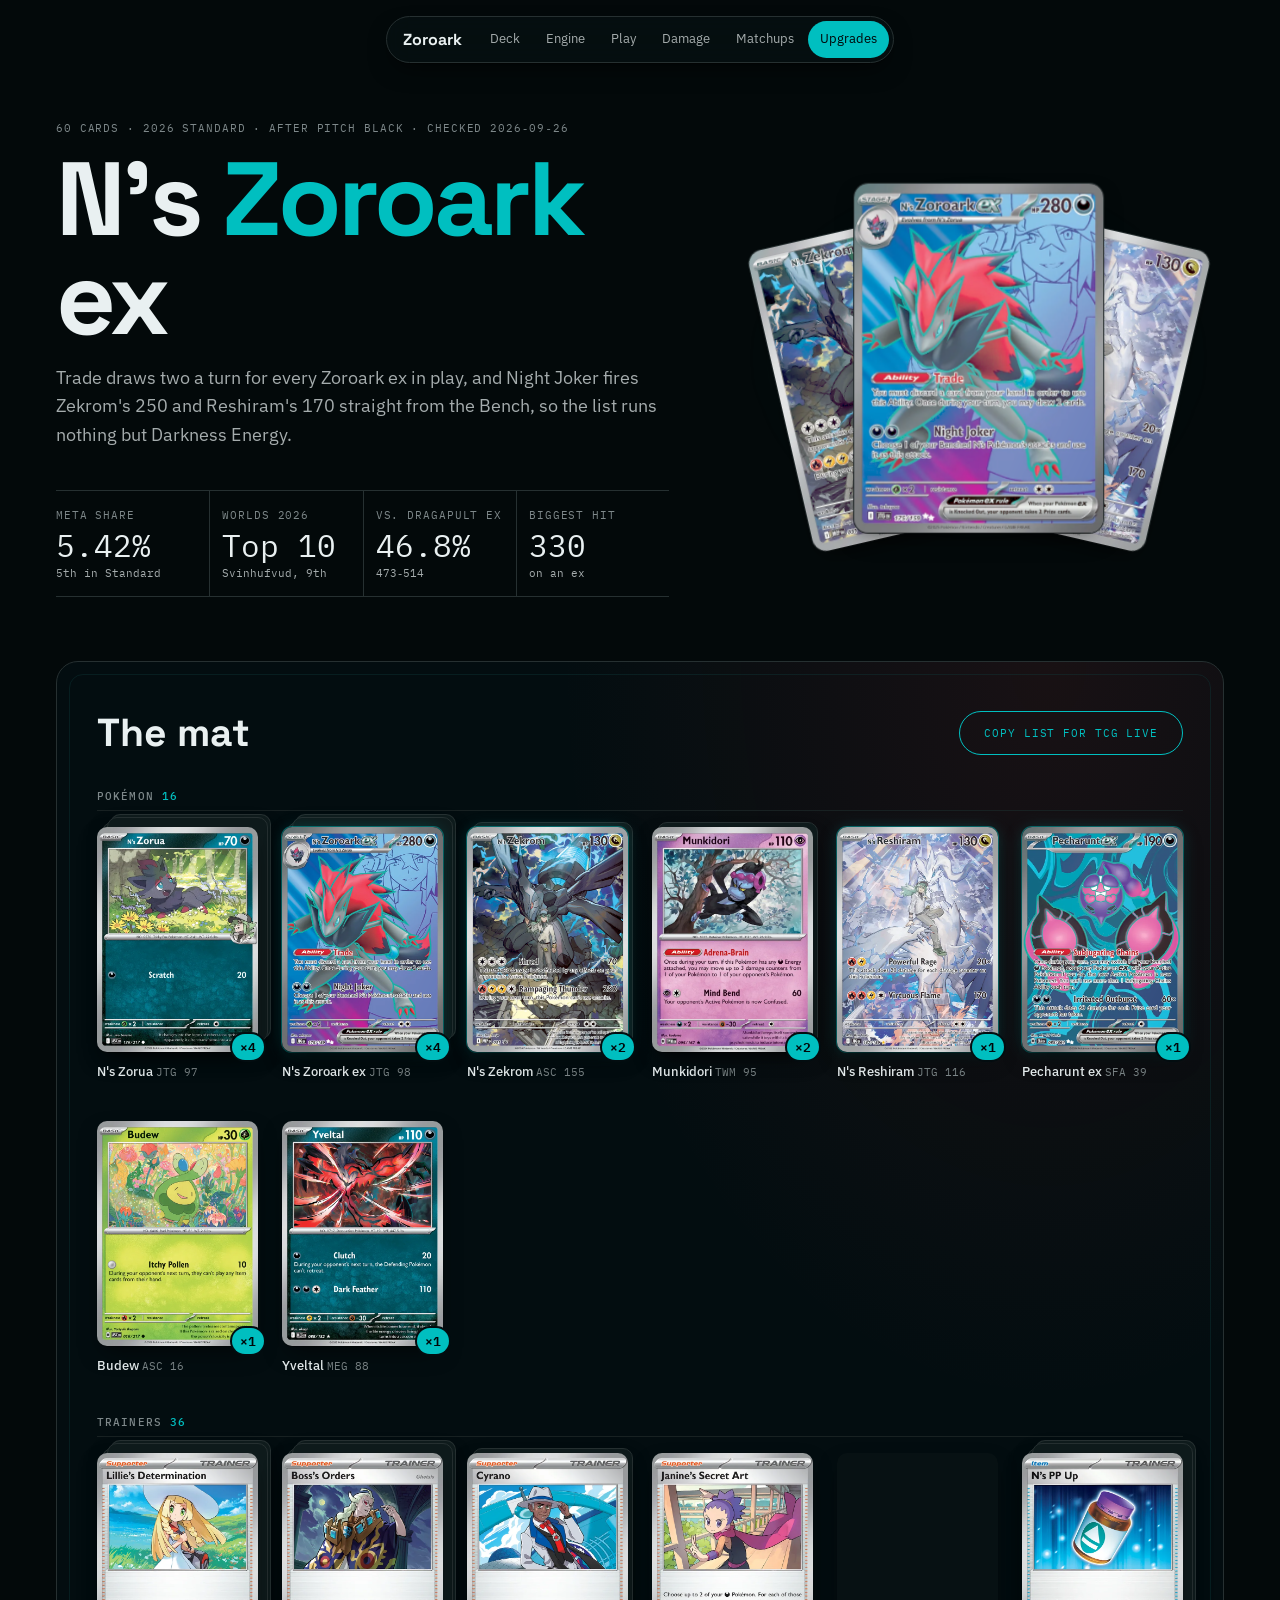
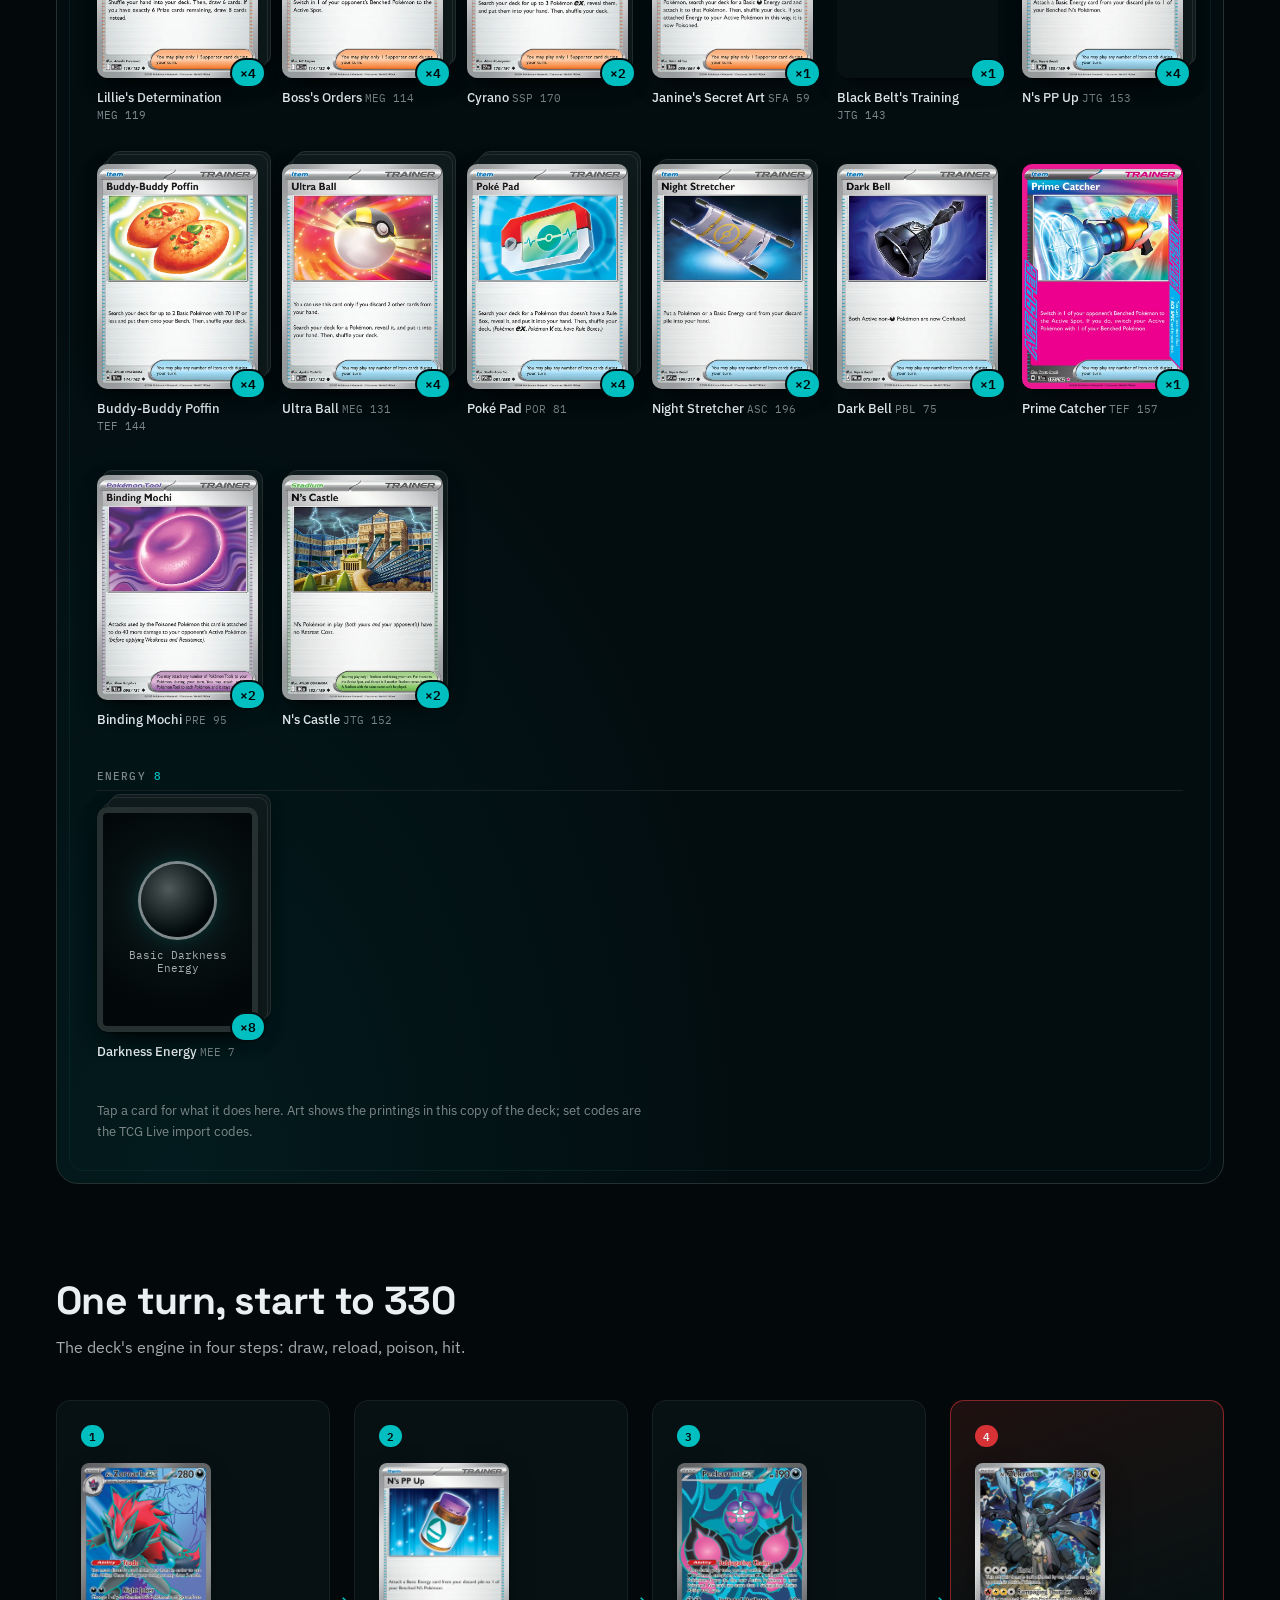
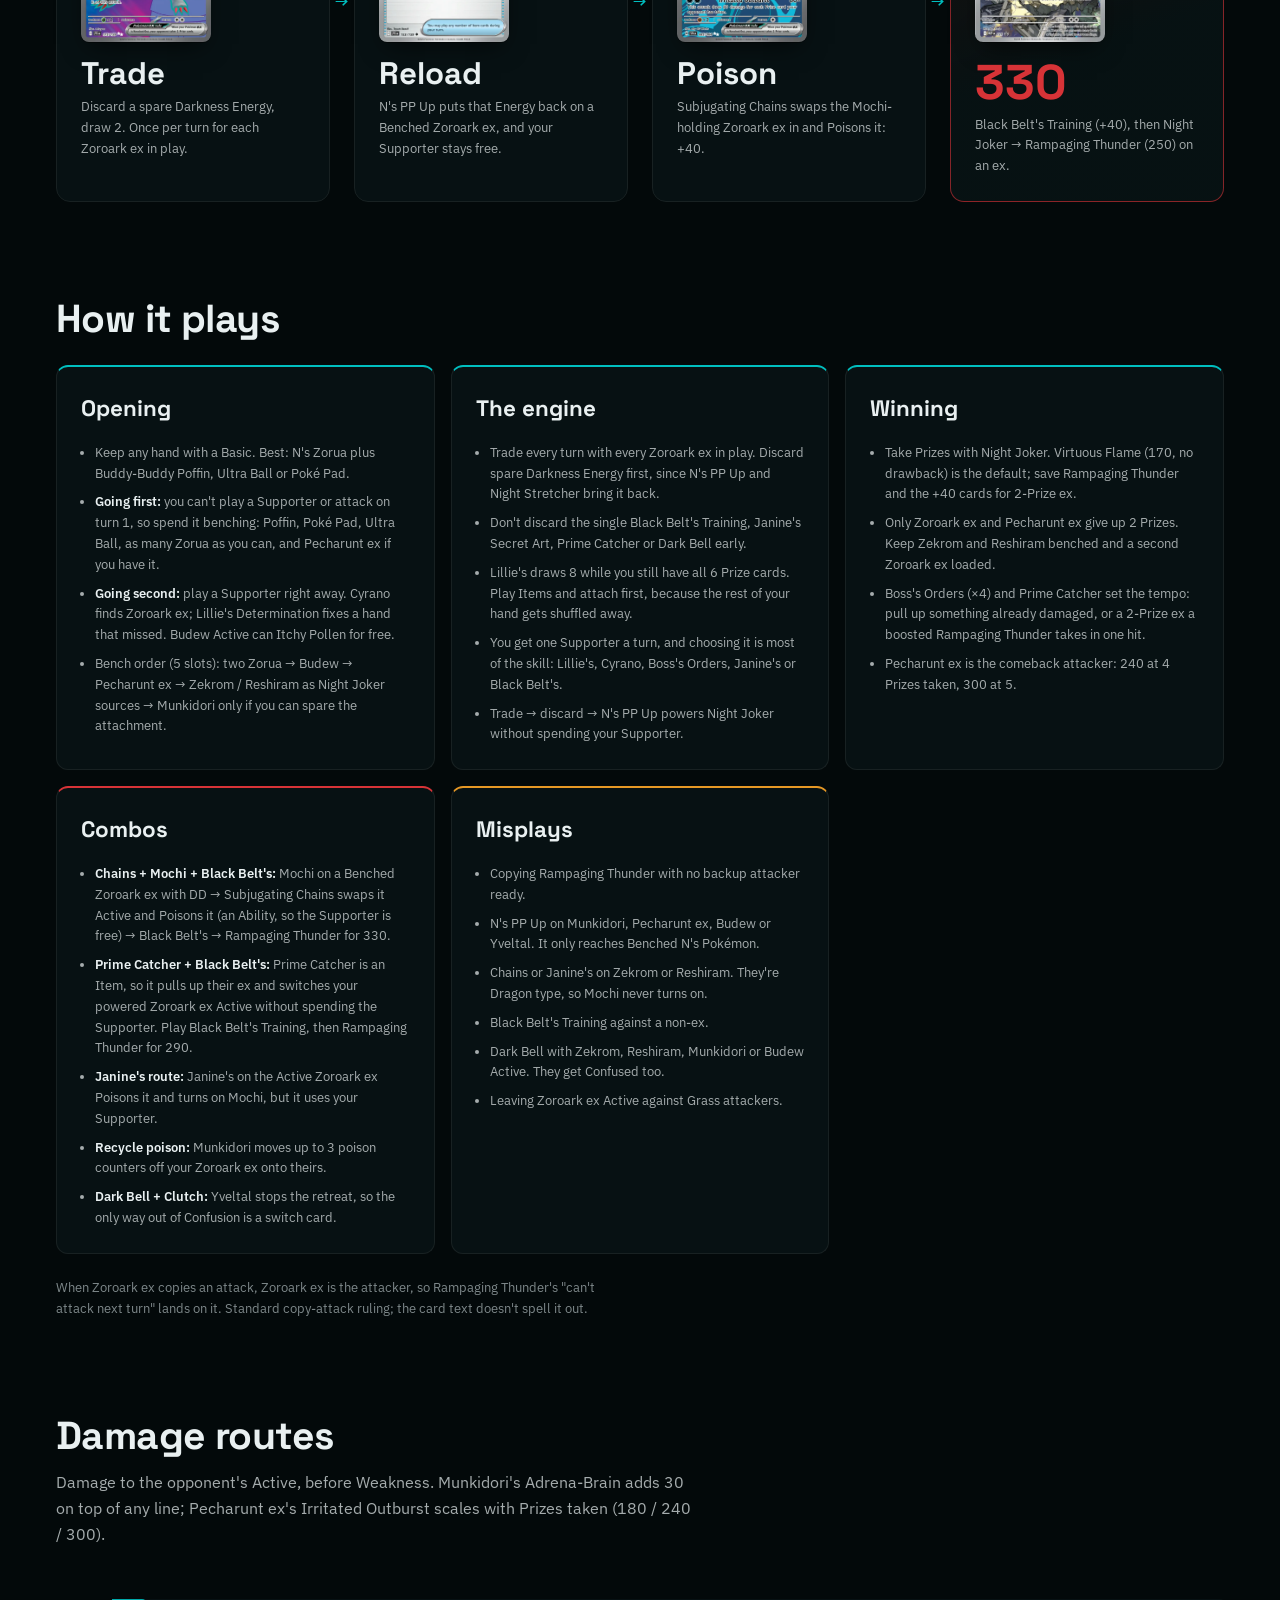
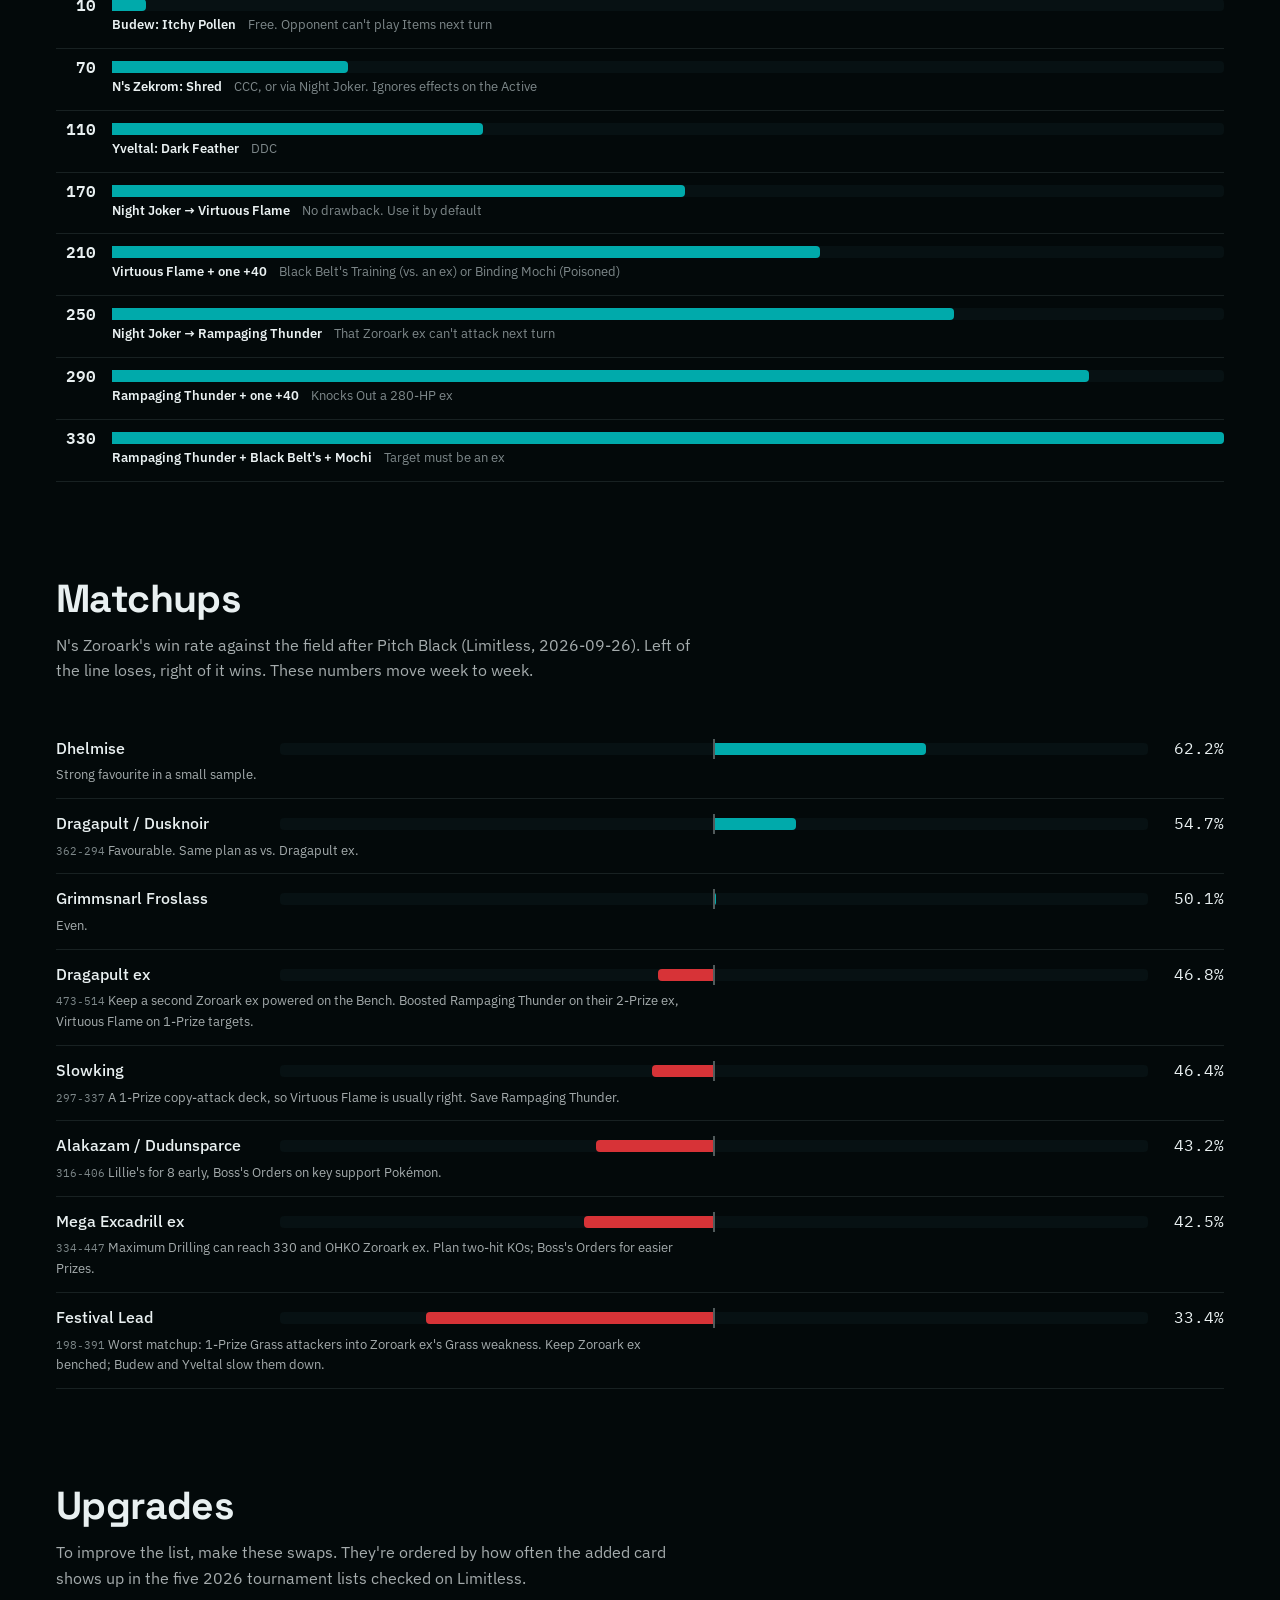
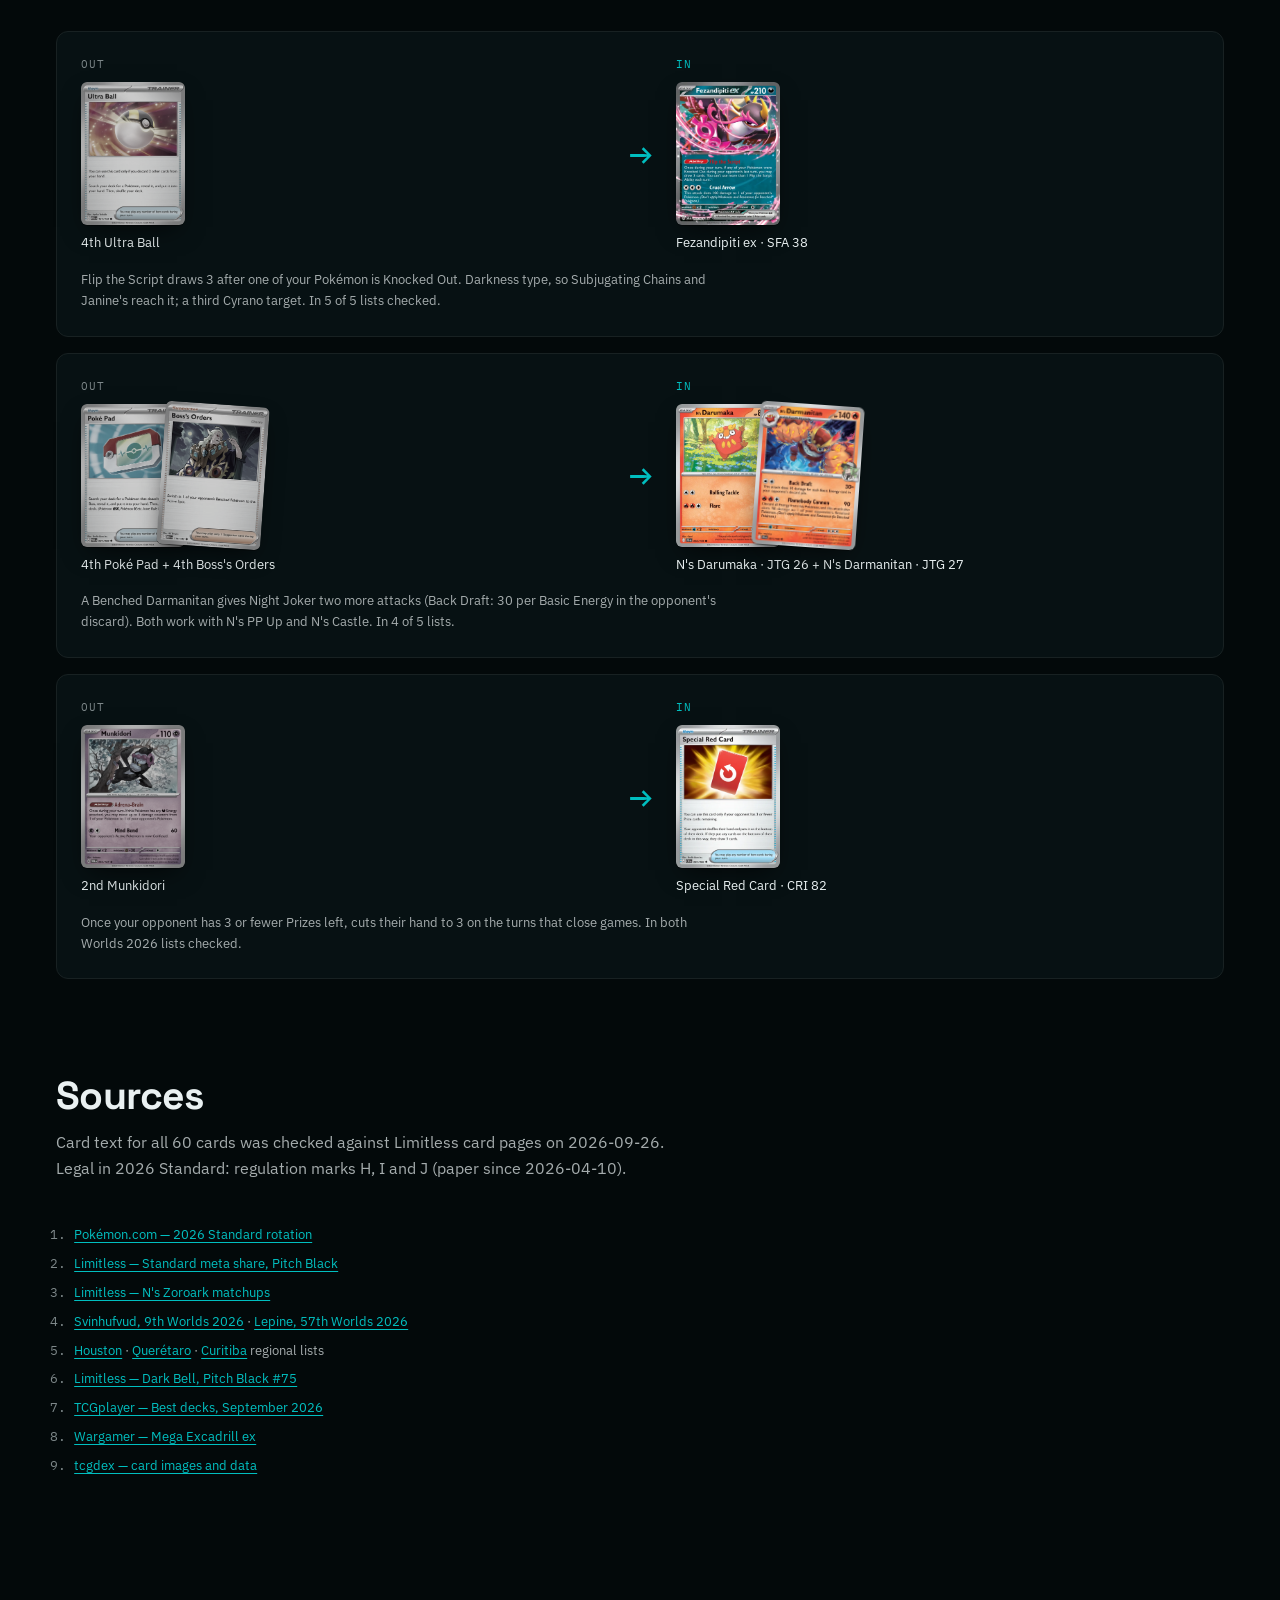
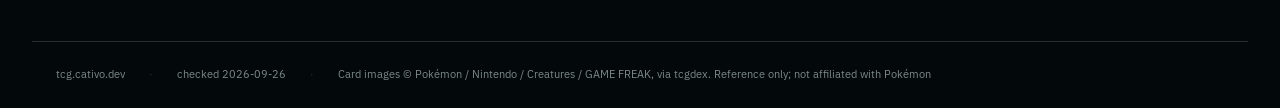
==== commit 2eb1170b: "📝 content: Prime Catcher is the confirmed ACE SPEC The seller confirmed the deck's ACE SPEC, so the " ====
--- a/site/index.html
+++ b/site/index.html
@@ -196,11 +196,11 @@
             <span class="slot__caption"><span class="slot__name">Dark Bell</span> <span class="slot__code">PBL 75</span></span>
           </li>
           <li class="slot" data-stack="1">
-            <button class="card" type="button" data-card data-name="Secret Box" data-code="TWM 163" data-qty="1" data-role="ACE SPEC. Discard 3: search an Item, a Tool, a Supporter and a Stadium." data-img="img/cards/secret-box.webp">
-              <span class="card__face"><img src="img/cards/secret-box.webp" alt="Secret Box" loading="lazy" decoding="async" width="600" height="825"></span>
-              <span class="card__qty">×1</span>
-            </button>
-            <span class="slot__caption"><span class="slot__name">Secret Box</span> <span class="slot__code">TWM 163</span></span>
+            <button class="card" type="button" data-card data-name="Prime Catcher" data-code="TEF 157" data-qty="1" data-role="ACE SPEC. Switch in 1 of your opponent&#x27;s Benched Pokémon, then switch your own Active. A gust that leaves your Supporter free for Black Belt&#x27;s Training." data-img="img/cards/prime-catcher.webp">
+              <span class="card__face"><img src="img/cards/prime-catcher.webp" alt="Prime Catcher" loading="lazy" decoding="async" width="600" height="825"></span>
+              <span class="card__qty">×1</span>
+            </button>
+            <span class="slot__caption"><span class="slot__name">Prime Catcher</span> <span class="slot__code">TEF 157</span></span>
           </li>
           <li class="slot" data-stack="2">
             <button class="card" type="button" data-card data-name="Binding Mochi" data-code="PRE 95" data-qty="2" data-role="+40 damage while the Pokémon holding it is Poisoned." data-img="img/cards/binding-mochi.webp">
@@ -232,7 +232,7 @@
         </ul>
       </div>
 
-      <p class="mat__note">Tap a card for what it does here. Secret Box stands in for the ACE SPEC until it's confirmed. Art shows the printings in this copy of the deck; set codes are the TCG Live import codes.</p>
+      <p class="mat__note">Tap a card for what it does here. Art shows the printings in this copy of the deck; set codes are the TCG Live import codes.</p>
       <pre id="decklist-plaintext" hidden>Pokémon: 8
 4 N&#x27;s Zorua JTG 97
 4 N&#x27;s Zoroark ex JTG 98
@@ -255,7 +255,7 @@
 4 Poké Pad POR 81
 2 Night Stretcher ASC 196
 1 Dark Bell PBL 75
-1 Secret Box TWM 163
+1 Prime Catcher TEF 157
 2 Binding Mochi PRE 95
 2 N&#x27;s Castle JTG 152
 
@@ -312,7 +312,7 @@
           <h3 class="panel__title">The engine</h3>
           <ul class="panel__list">
             <li>Trade every turn with every Zoroark ex in play. Discard spare Darkness Energy first, since N's PP Up and Night Stretcher bring it back.</li>
-            <li>Don't discard the single Black Belt's Training, Janine's Secret Art, Secret Box or Dark Bell early.</li>
+            <li>Don't discard the single Black Belt's Training, Janine's Secret Art, Prime Catcher or Dark Bell early.</li>
             <li>Lillie's draws 8 while you still have all 6 Prize cards. Play Items and attach first, because the rest of your hand gets shuffled away.</li>
             <li>You get one Supporter a turn, and choosing it is most of the skill: Lillie's, Cyrano, Boss's Orders, Janine's or Black Belt's.</li>
             <li>Trade → discard → N's PP Up powers Night Joker without spending your Supporter.</li>
@@ -323,7 +323,7 @@
           <ul class="panel__list">
             <li>Take Prizes with Night Joker. Virtuous Flame (170, no drawback) is the default; save Rampaging Thunder and the +40 cards for 2-Prize ex.</li>
             <li>Only Zoroark ex and Pecharunt ex give up 2 Prizes. Keep Zekrom and Reshiram benched and a second Zoroark ex loaded.</li>
-            <li>Boss's Orders (×4) sets the tempo: pull up something already damaged, or a 2-Prize ex a boosted Rampaging Thunder takes in one hit.</li>
+            <li>Boss's Orders (×4) and Prime Catcher set the tempo: pull up something already damaged, or a 2-Prize ex a boosted Rampaging Thunder takes in one hit.</li>
             <li>Pecharunt ex is the comeback attacker: 240 at 4 Prizes taken, 300 at 5.</li>
           </ul>
         </article>
@@ -331,6 +331,7 @@
           <h3 class="panel__title">Combos</h3>
           <ul class="panel__list">
             <li><strong>Chains + Mochi + Black Belt's:</strong> Mochi on a Benched Zoroark ex with DD → Subjugating Chains swaps it Active and Poisons it (an Ability, so the Supporter is free) → Black Belt's → Rampaging Thunder for 330.</li>
+            <li><strong>Prime Catcher + Black Belt's:</strong> Prime Catcher is an Item, so it pulls up their ex and switches your powered Zoroark ex Active without spending the Supporter. Play Black Belt's Training, then Rampaging Thunder for 290.</li>
             <li><strong>Janine's route:</strong> Janine's on the Active Zoroark ex Poisons it and turns on Mochi, but it uses your Supporter.</li>
             <li><strong>Recycle poison:</strong> Munkidori moves up to 3 poison counters off your Zoroark ex onto theirs.</li>
             <li><strong>Dark Bell + Clutch:</strong> Yveltal stops the retreat, so the only way out of Confusion is a switch card.</li>
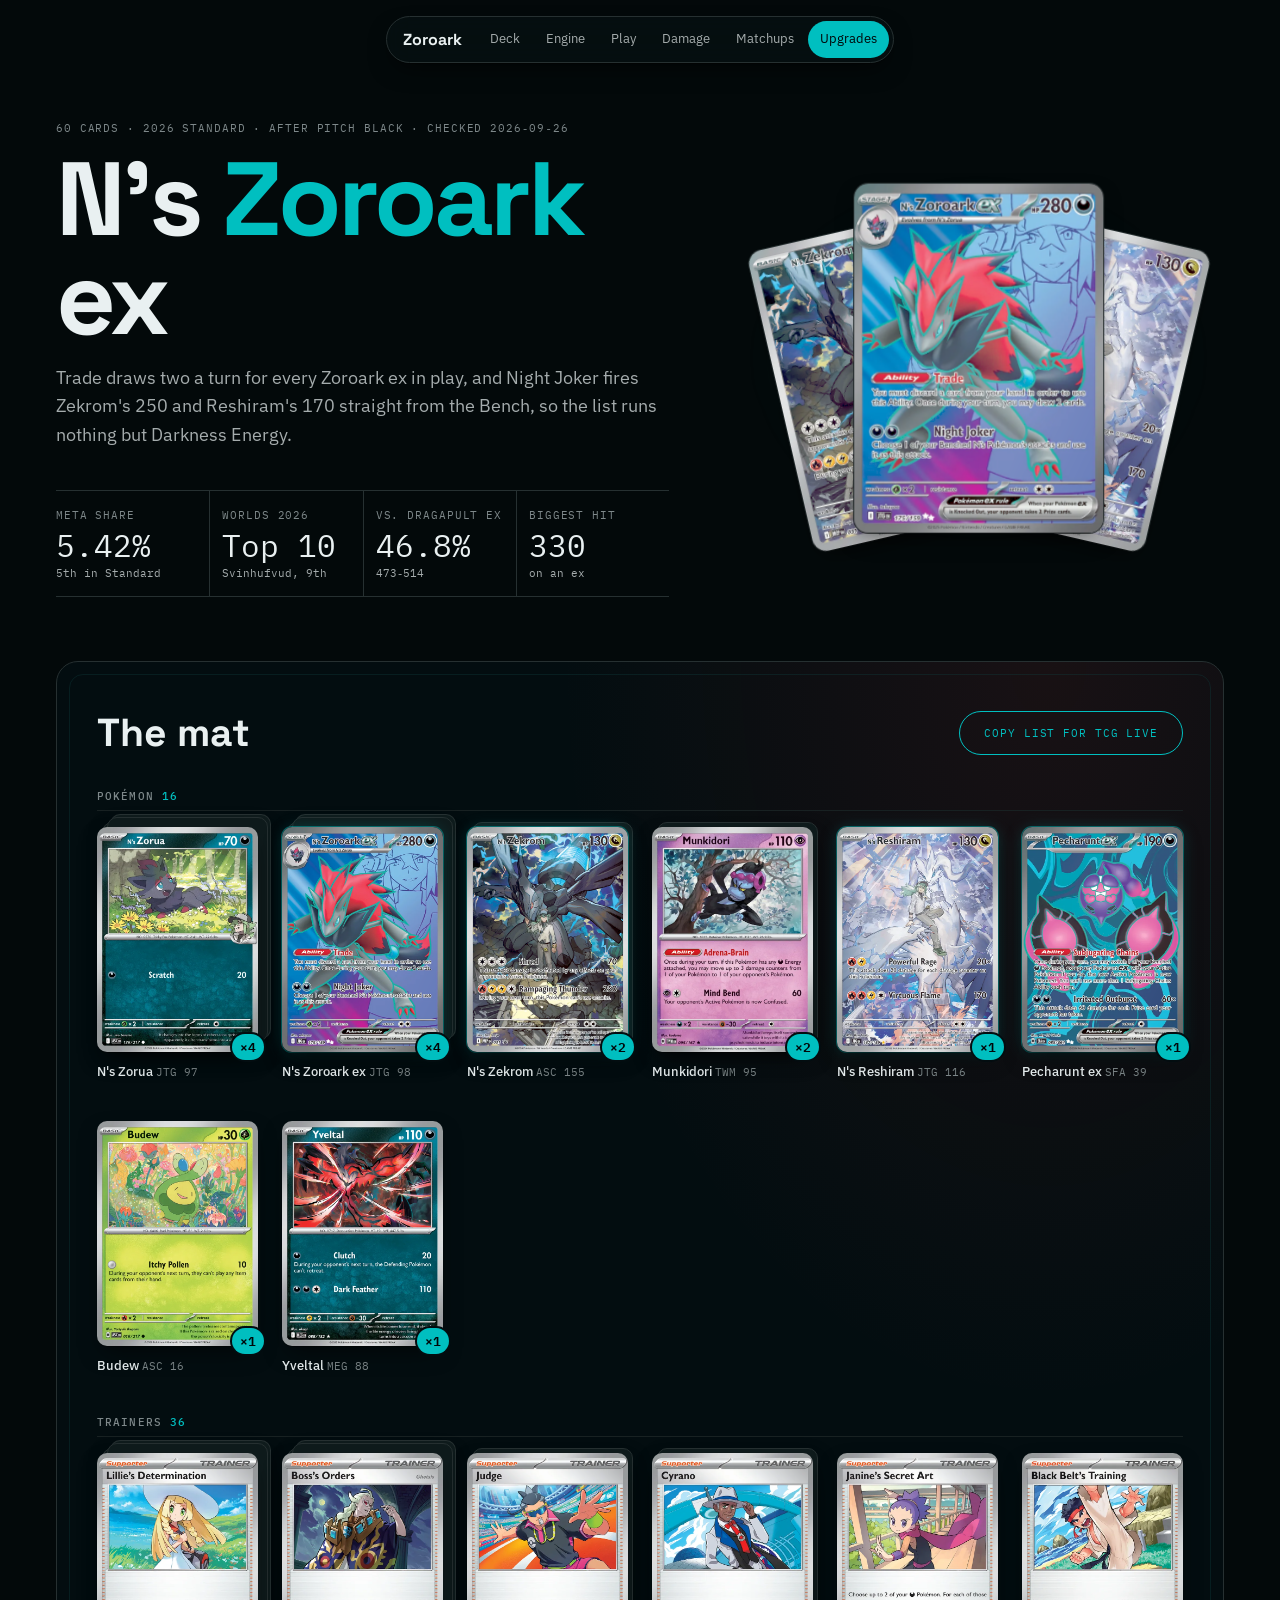
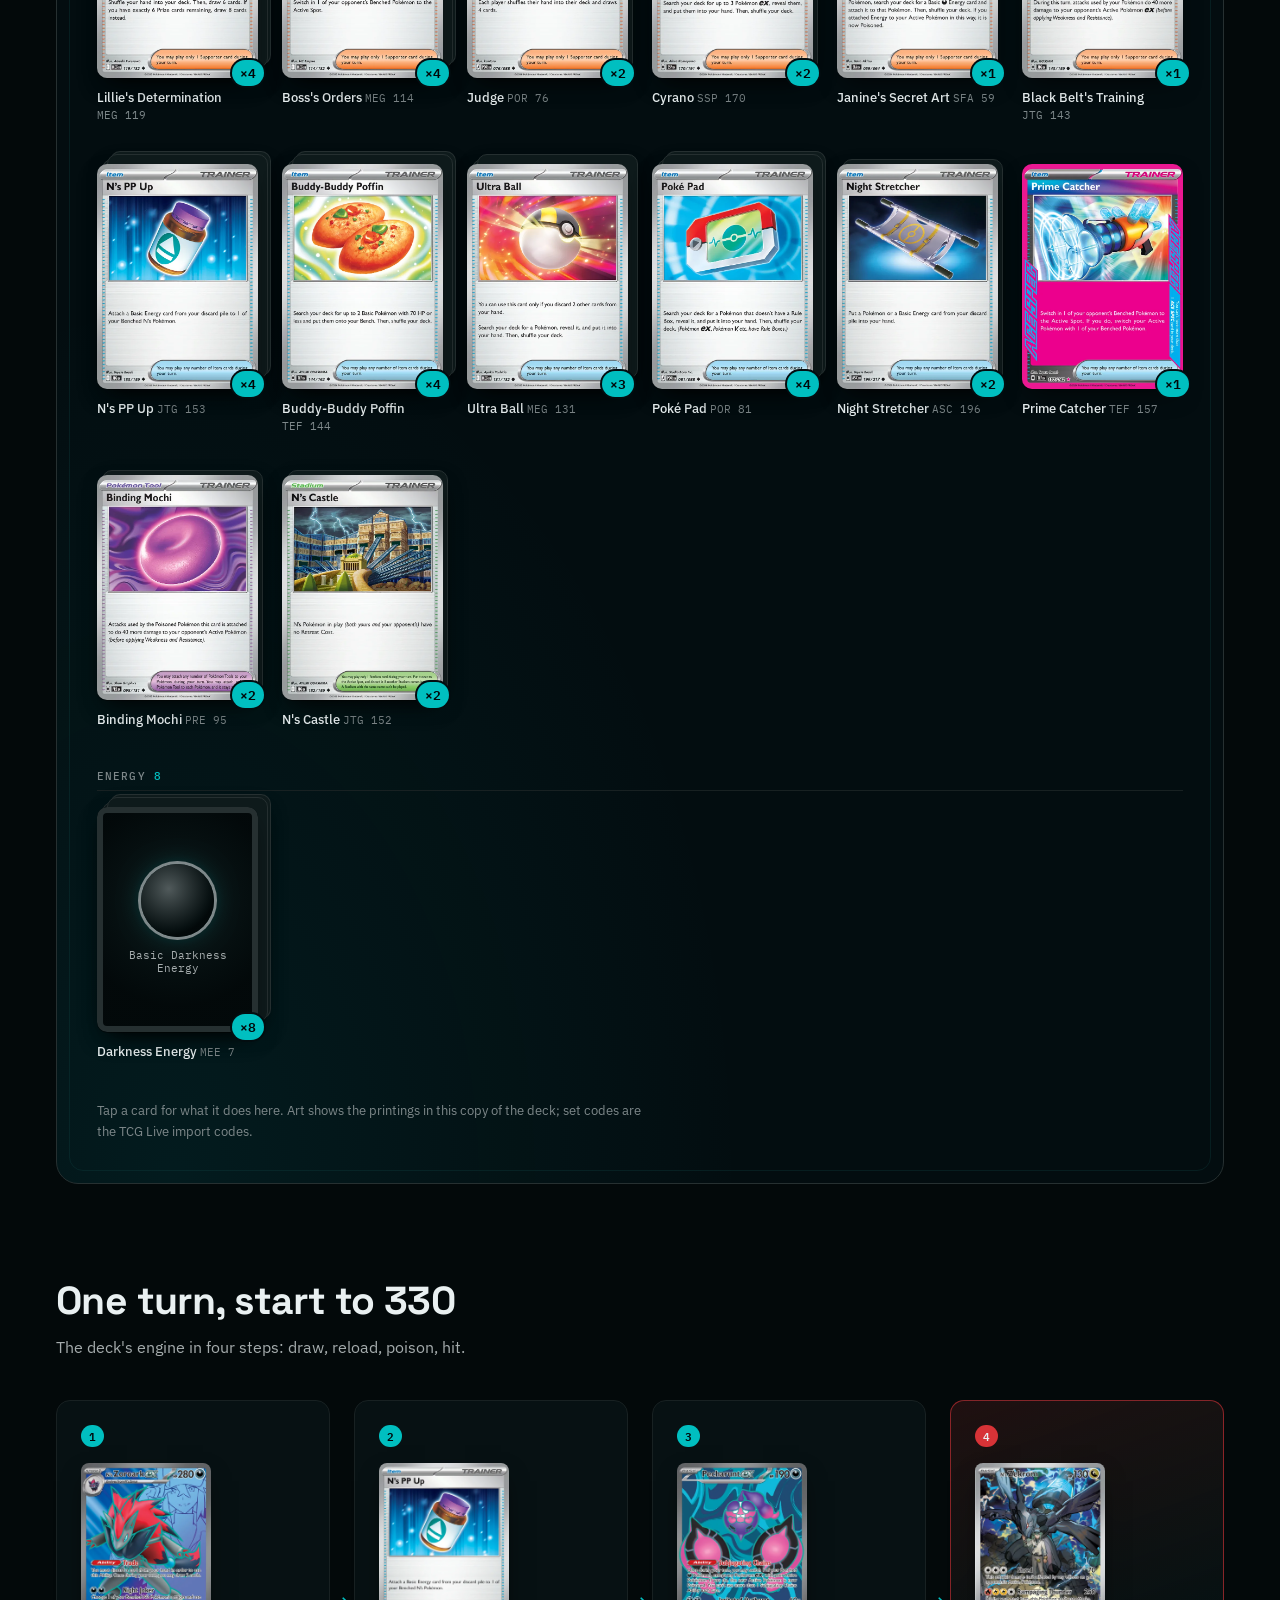
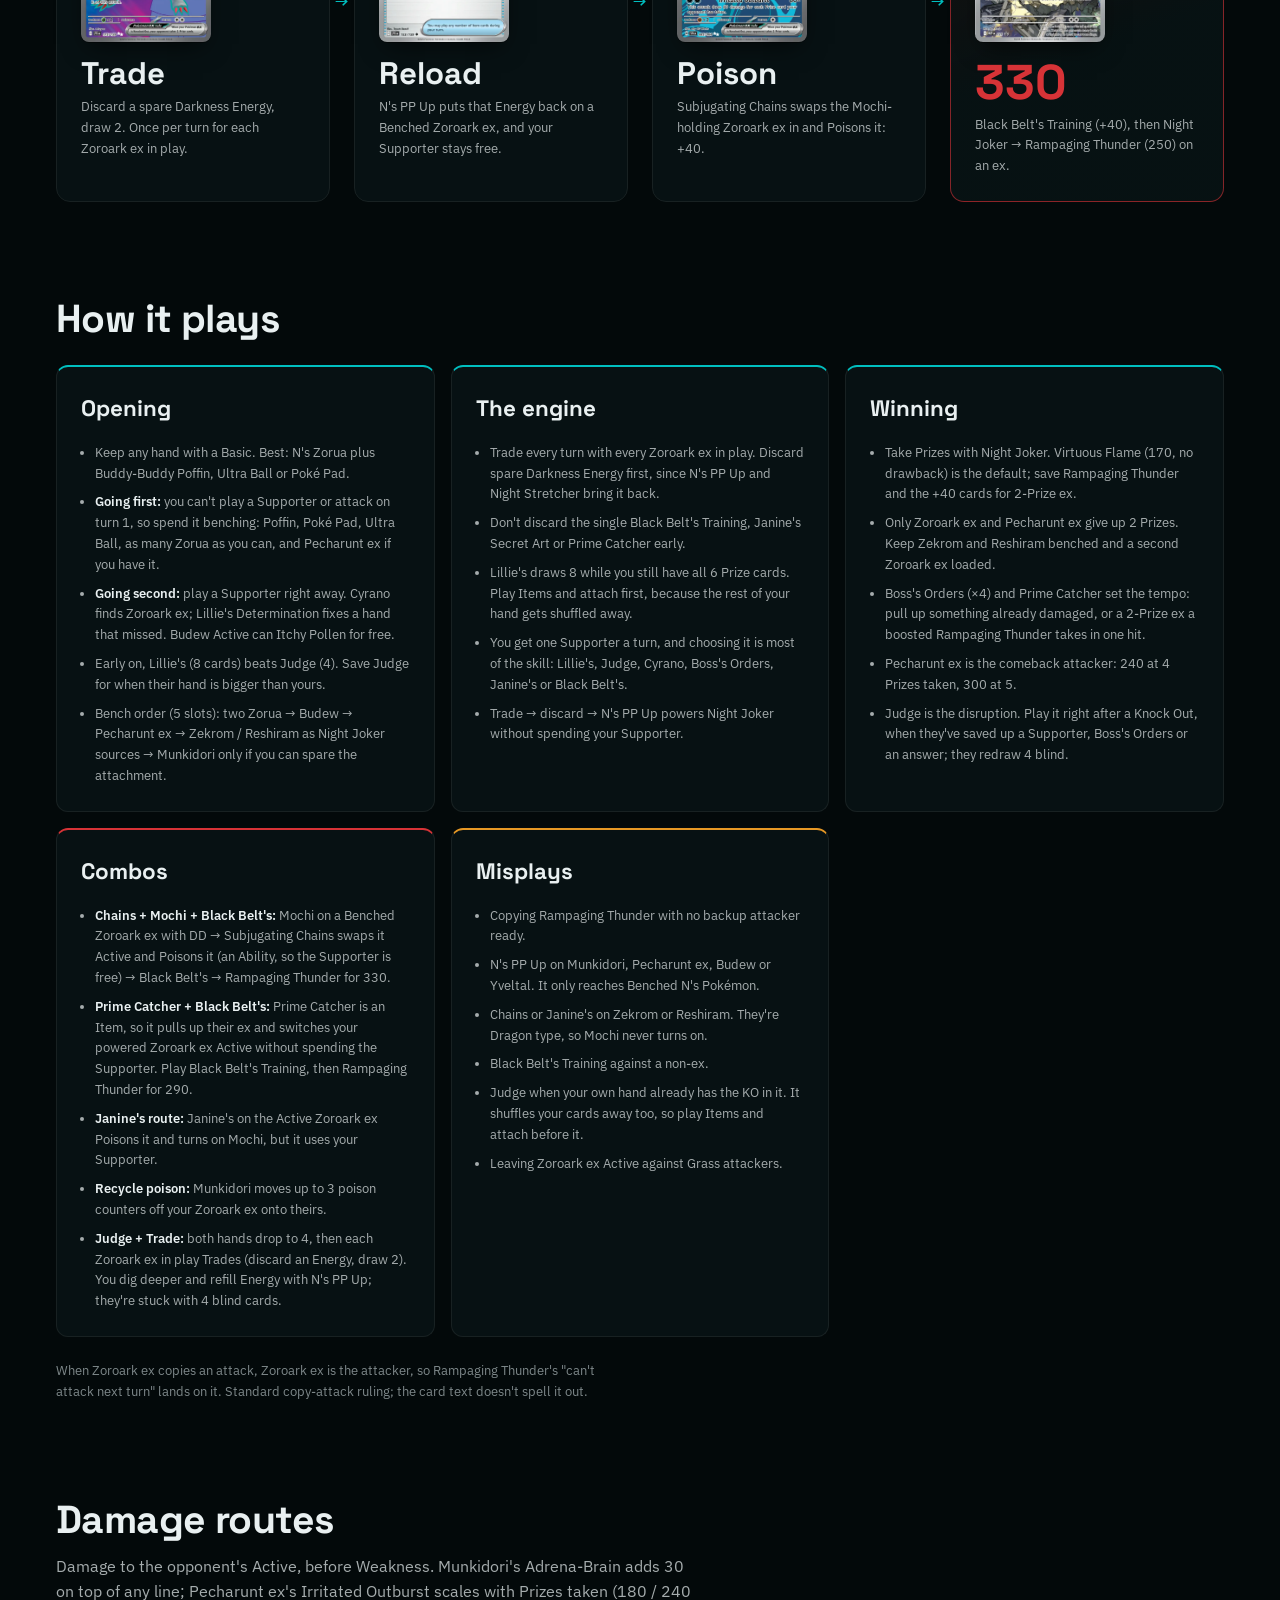
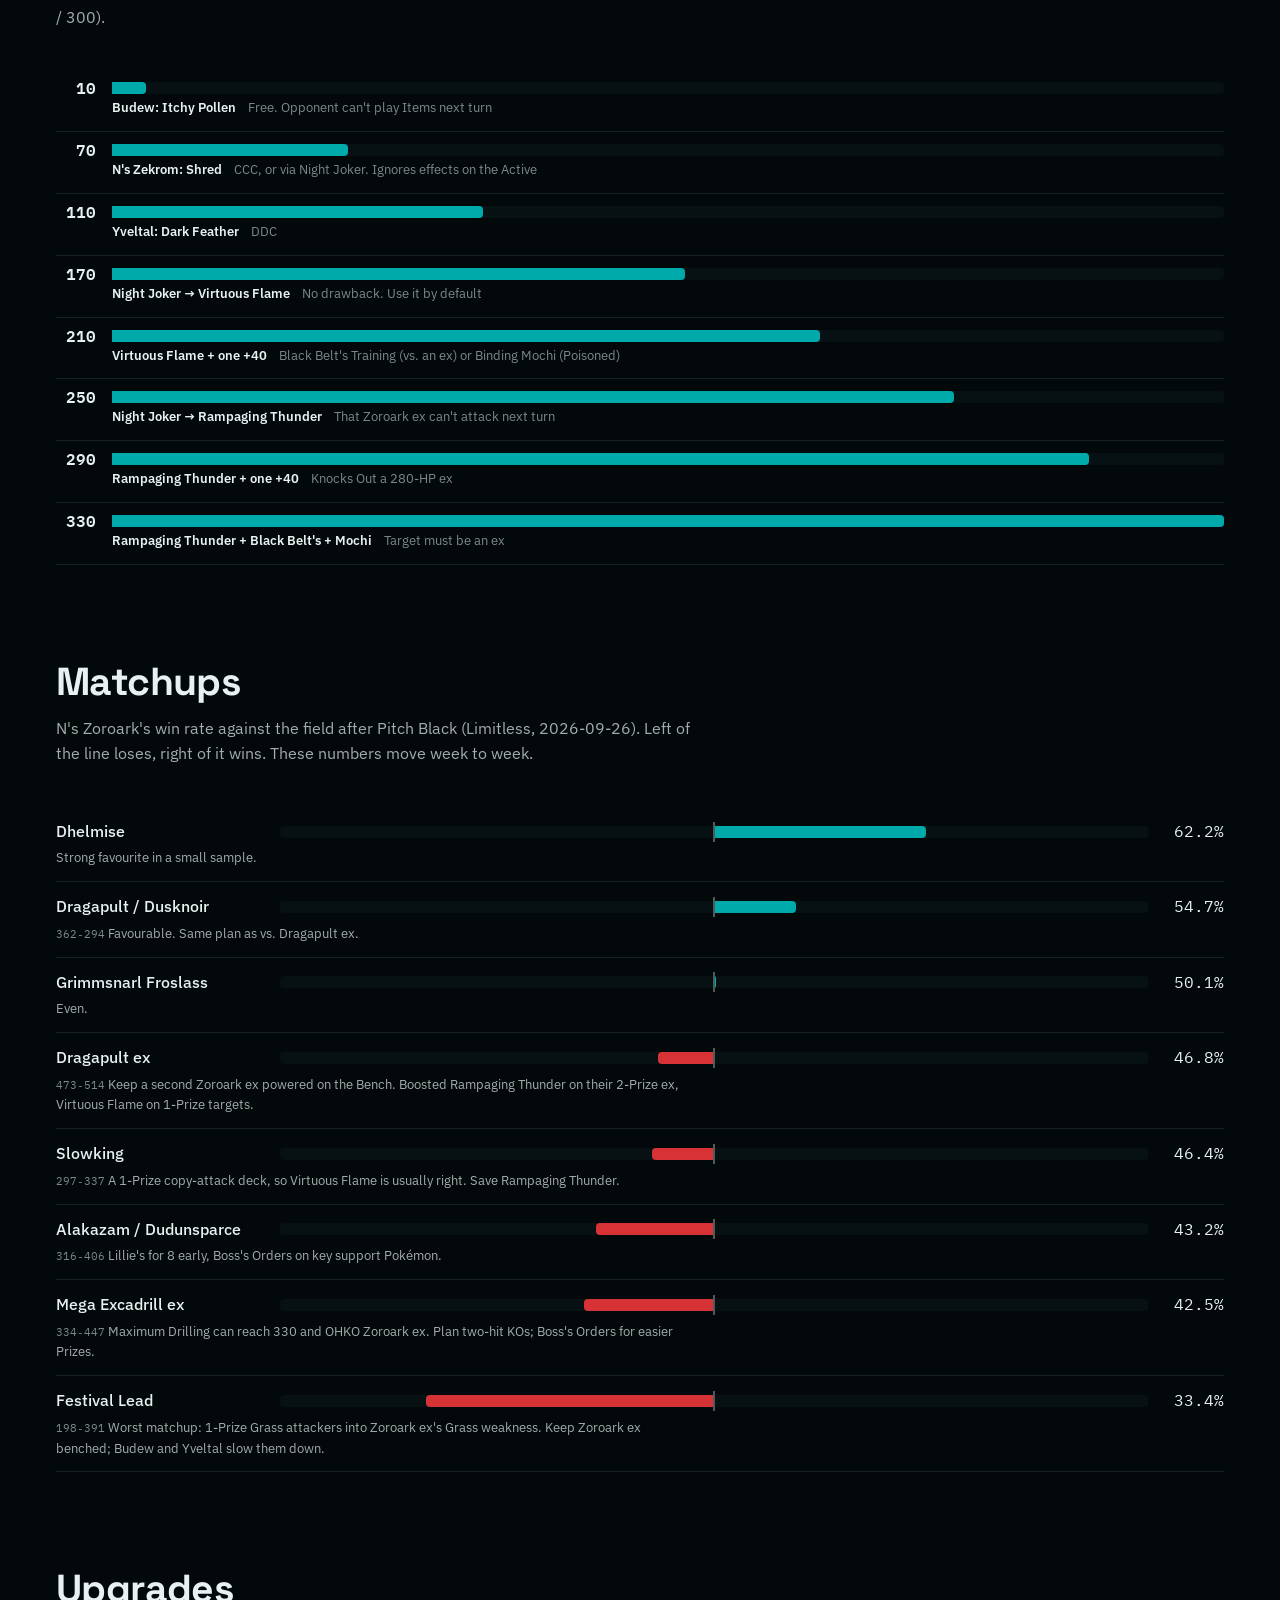
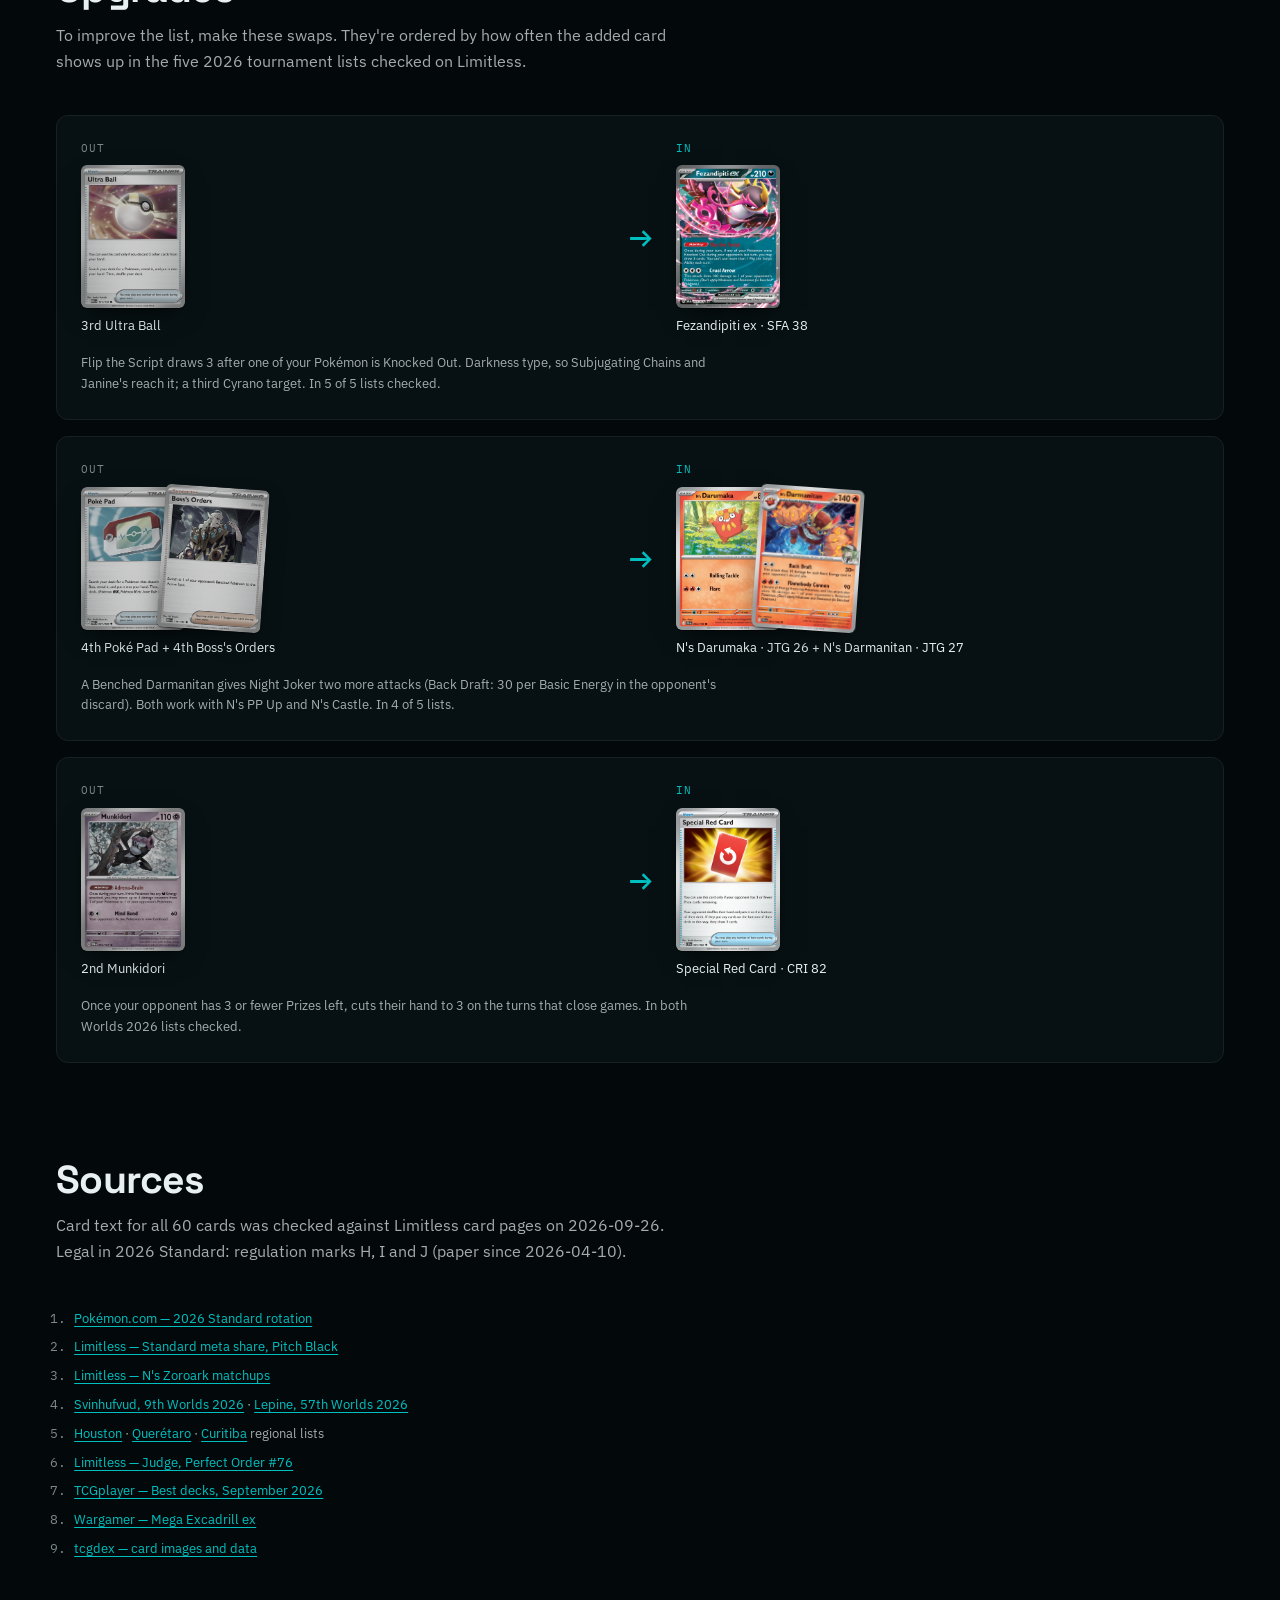
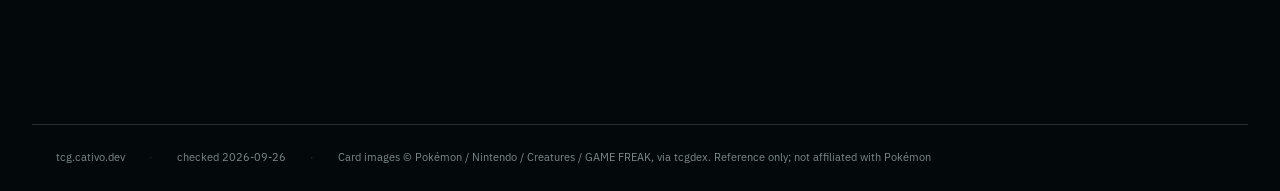
==== commit 4a632a62: "📝 content: 2 Judge in for Dark Bell and the 4th Ultra Ball Carlos added the two Judge he owns; Judge" ====
--- a/site/index.html
+++ b/site/index.html
@@ -133,6 +133,13 @@
             <span class="slot__caption"><span class="slot__name">Boss&#x27;s Orders</span> <span class="slot__code">MEG 114</span></span>
           </li>
           <li class="slot" data-stack="2">
+            <button class="card" type="button" data-card data-name="Judge" data-code="POR 76" data-qty="2" data-role="Both players shuffle their hand in and draw 4. Cuts a big hand down; Trade refills yours." data-img="img/cards/judge.webp">
+              <span class="card__face"><img src="img/cards/judge.webp" alt="Judge" loading="lazy" decoding="async" width="600" height="825"></span>
+              <span class="card__qty">×2</span>
+            </button>
+            <span class="slot__caption"><span class="slot__name">Judge</span> <span class="slot__code">POR 76</span></span>
+          </li>
+          <li class="slot" data-stack="2">
             <button class="card" type="button" data-card data-name="Cyrano" data-code="SSP 170" data-qty="2" data-role="Search up to 3 Pokémon ex. In this list that means Zoroark ex and Pecharunt ex." data-img="img/cards/cyrano.webp">
               <span class="card__face"><img src="img/cards/cyrano.webp" alt="Cyrano" loading="lazy" decoding="async" width="600" height="825"></span>
               <span class="card__qty">×2</span>
@@ -167,10 +174,10 @@
             </button>
             <span class="slot__caption"><span class="slot__name">Buddy-Buddy Poffin</span> <span class="slot__code">TEF 144</span></span>
           </li>
-          <li class="slot" data-stack="4">
-            <button class="card" type="button" data-card data-name="Ultra Ball" data-code="MEG 131" data-qty="4" data-role="Discard 2, search for any Pokémon." data-img="img/cards/ultra-ball.webp">
+          <li class="slot" data-stack="3">
+            <button class="card" type="button" data-card data-name="Ultra Ball" data-code="MEG 131" data-qty="3" data-role="Discard 2, search for any Pokémon." data-img="img/cards/ultra-ball.webp">
               <span class="card__face"><img src="img/cards/ultra-ball.webp" alt="Ultra Ball" loading="lazy" decoding="async" width="600" height="825"></span>
-              <span class="card__qty">×4</span>
+              <span class="card__qty">×3</span>
             </button>
             <span class="slot__caption"><span class="slot__name">Ultra Ball</span> <span class="slot__code">MEG 131</span></span>
           </li>
@@ -187,13 +194,6 @@
               <span class="card__qty">×2</span>
             </button>
             <span class="slot__caption"><span class="slot__name">Night Stretcher</span> <span class="slot__code">ASC 196</span></span>
-          </li>
-          <li class="slot" data-stack="1">
-            <button class="card" type="button" data-card data-name="Dark Bell" data-code="PBL 75" data-qty="1" data-role="Both Active non-Darkness Pokémon are Confused. Play it with a Darkness Pokémon Active." data-img="img/cards/dark-bell.webp">
-              <span class="card__face"><img src="img/cards/dark-bell.webp" alt="Dark Bell" loading="lazy" decoding="async" width="600" height="825"></span>
-              <span class="card__qty">×1</span>
-            </button>
-            <span class="slot__caption"><span class="slot__name">Dark Bell</span> <span class="slot__code">PBL 75</span></span>
           </li>
           <li class="slot" data-stack="1">
             <button class="card" type="button" data-card data-name="Prime Catcher" data-code="TEF 157" data-qty="1" data-role="ACE SPEC. Switch in 1 of your opponent&#x27;s Benched Pokémon, then switch your own Active. A gust that leaves your Supporter free for Black Belt&#x27;s Training." data-img="img/cards/prime-catcher.webp">
@@ -246,15 +246,15 @@
 Trainer: 14
 4 Lillie&#x27;s Determination MEG 119
 4 Boss&#x27;s Orders MEG 114
+2 Judge POR 76
 2 Cyrano SSP 170
 1 Janine&#x27;s Secret Art SFA 59
 1 Black Belt&#x27;s Training JTG 143
 4 N&#x27;s PP Up JTG 153
 4 Buddy-Buddy Poffin TEF 144
-4 Ultra Ball MEG 131
+3 Ultra Ball MEG 131
 4 Poké Pad POR 81
 2 Night Stretcher ASC 196
-1 Dark Bell PBL 75
 1 Prime Catcher TEF 157
 2 Binding Mochi PRE 95
 2 N&#x27;s Castle JTG 152
@@ -305,6 +305,7 @@
             <li>Keep any hand with a Basic. Best: N's Zorua plus Buddy-Buddy Poffin, Ultra Ball or Poké Pad.</li>
             <li><strong>Going first:</strong> you can't play a Supporter or attack on turn 1, so spend it benching: Poffin, Poké Pad, Ultra Ball, as many Zorua as you can, and Pecharunt ex if you have it.</li>
             <li><strong>Going second:</strong> play a Supporter right away. Cyrano finds Zoroark ex; Lillie's Determination fixes a hand that missed. Budew Active can Itchy Pollen for free.</li>
+            <li>Early on, Lillie's (8 cards) beats Judge (4). Save Judge for when their hand is bigger than yours.</li>
             <li>Bench order (5 slots): two Zorua → Budew → Pecharunt ex → Zekrom / Reshiram as Night Joker sources → Munkidori only if you can spare the attachment.</li>
           </ul>
         </article>
@@ -312,9 +313,9 @@
           <h3 class="panel__title">The engine</h3>
           <ul class="panel__list">
             <li>Trade every turn with every Zoroark ex in play. Discard spare Darkness Energy first, since N's PP Up and Night Stretcher bring it back.</li>
-            <li>Don't discard the single Black Belt's Training, Janine's Secret Art, Prime Catcher or Dark Bell early.</li>
+            <li>Don't discard the single Black Belt's Training, Janine's Secret Art or Prime Catcher early.</li>
             <li>Lillie's draws 8 while you still have all 6 Prize cards. Play Items and attach first, because the rest of your hand gets shuffled away.</li>
-            <li>You get one Supporter a turn, and choosing it is most of the skill: Lillie's, Cyrano, Boss's Orders, Janine's or Black Belt's.</li>
+            <li>You get one Supporter a turn, and choosing it is most of the skill: Lillie's, Judge, Cyrano, Boss's Orders, Janine's or Black Belt's.</li>
             <li>Trade → discard → N's PP Up powers Night Joker without spending your Supporter.</li>
           </ul>
         </article>
@@ -325,6 +326,7 @@
             <li>Only Zoroark ex and Pecharunt ex give up 2 Prizes. Keep Zekrom and Reshiram benched and a second Zoroark ex loaded.</li>
             <li>Boss's Orders (×4) and Prime Catcher set the tempo: pull up something already damaged, or a 2-Prize ex a boosted Rampaging Thunder takes in one hit.</li>
             <li>Pecharunt ex is the comeback attacker: 240 at 4 Prizes taken, 300 at 5.</li>
+            <li>Judge is the disruption. Play it right after a Knock Out, when they've saved up a Supporter, Boss's Orders or an answer; they redraw 4 blind.</li>
           </ul>
         </article>
         <article class="panel">
@@ -334,7 +336,7 @@
             <li><strong>Prime Catcher + Black Belt's:</strong> Prime Catcher is an Item, so it pulls up their ex and switches your powered Zoroark ex Active without spending the Supporter. Play Black Belt's Training, then Rampaging Thunder for 290.</li>
             <li><strong>Janine's route:</strong> Janine's on the Active Zoroark ex Poisons it and turns on Mochi, but it uses your Supporter.</li>
             <li><strong>Recycle poison:</strong> Munkidori moves up to 3 poison counters off your Zoroark ex onto theirs.</li>
-            <li><strong>Dark Bell + Clutch:</strong> Yveltal stops the retreat, so the only way out of Confusion is a switch card.</li>
+            <li><strong>Judge + Trade:</strong> both hands drop to 4, then each Zoroark ex in play Trades (discard an Energy, draw 2). You dig deeper and refill Energy with N's PP Up; they're stuck with 4 blind cards.</li>
           </ul>
         </article>
         <article class="panel">
@@ -344,7 +346,7 @@
             <li>N's PP Up on Munkidori, Pecharunt ex, Budew or Yveltal. It only reaches Benched N's Pokémon.</li>
             <li>Chains or Janine's on Zekrom or Reshiram. They're Dragon type, so Mochi never turns on.</li>
             <li>Black Belt's Training against a non-ex.</li>
-            <li>Dark Bell with Zekrom, Reshiram, Munkidori or Budew Active. They get Confused too.</li>
+            <li>Judge when your own hand already has the KO in it. It shuffles your cards away too, so play Items and attach before it.</li>
             <li>Leaving Zoroark ex Active against Grass attackers.</li>
           </ul>
         </article>
@@ -459,7 +461,7 @@
       <p class="section-dek">To improve the list, make these swaps. They're ordered by how often the added card shows up in the five 2026 tournament lists checked on Limitless.</p>
       <ol class="swaps" role="list">
           <li class="swap">
-            <div class="swap__side swap__side--out"><span class="swap__tag">Out</span><div class="swap__cards"><img class="swap__img" src="img/cards/ultra-ball.webp" alt="Ultra Ball" loading="lazy" width="600" height="825"></div><span class="swap__name">4th Ultra Ball</span></div>
+            <div class="swap__side swap__side--out"><span class="swap__tag">Out</span><div class="swap__cards"><img class="swap__img" src="img/cards/ultra-ball.webp" alt="Ultra Ball" loading="lazy" width="600" height="825"></div><span class="swap__name">3rd Ultra Ball</span></div>
             <span class="swap__arrow" aria-hidden="true">→</span>
             <div class="swap__side swap__side--in"><span class="swap__tag">In</span><div class="swap__cards"><img class="swap__img" src="img/cards/fezandipiti-ex.webp" alt="Fezandipiti ex" loading="lazy" width="600" height="825"></div><span class="swap__name">Fezandipiti ex · SFA 38</span></div>
             <p class="swap__why">Flip the Script draws 3 after one of your Pokémon is Knocked Out. Darkness type, so Subjugating Chains and Janine&#x27;s reach it; a third Cyrano target. In 5 of 5 lists checked.</p>
@@ -488,7 +490,7 @@
         <li><a class="inline-link" href="https://play.limitlesstcg.com/decks/n-zoroark/matchups?format=standard&amp;rotation=2026&amp;set=PBL" target="_blank" rel="noopener">Limitless — N's Zoroark matchups</a></li>
         <li><a class="inline-link" href="https://limitlesstcg.com/decks/list/28759" target="_blank" rel="noopener">Svinhufvud, 9th Worlds 2026</a> · <a class="inline-link" href="https://limitlesstcg.com/decks/list/28800" target="_blank" rel="noopener">Lepine, 57th Worlds 2026</a></li>
         <li><a class="inline-link" href="https://limitlesstcg.com/decks/list/25055" target="_blank" rel="noopener">Houston</a> · <a class="inline-link" href="https://limitlesstcg.com/decks/list/25923" target="_blank" rel="noopener">Querétaro</a> · <a class="inline-link" href="https://limitlesstcg.com/decks/list/24822" target="_blank" rel="noopener">Curitiba</a> regional lists</li>
-        <li><a class="inline-link" href="https://limitlesstcg.com/cards/PBL/75" target="_blank" rel="noopener">Limitless — Dark Bell, Pitch Black #75</a></li>
+        <li><a class="inline-link" href="https://limitlesstcg.com/cards/POR/76" target="_blank" rel="noopener">Limitless — Judge, Perfect Order #76</a></li>
         <li><a class="inline-link" href="https://www.tcgplayer.com/content/article/The-Best-Pok%C3%A9mon-TCG-Decks-Right-Now-September-2026/df18897b-3902-41b9-9eff-3b7fefd93820/" target="_blank" rel="noopener">TCGplayer — Best decks, September 2026</a></li>
         <li><a class="inline-link" href="https://www.wargamer.com/pokemon-trading-card-game/mega-excadrill-ex" target="_blank" rel="noopener">Wargamer — Mega Excadrill ex</a></li>
         <li><a class="inline-link" href="https://tcgdex.dev" target="_blank" rel="noopener">tcgdex — card images and data</a></li>
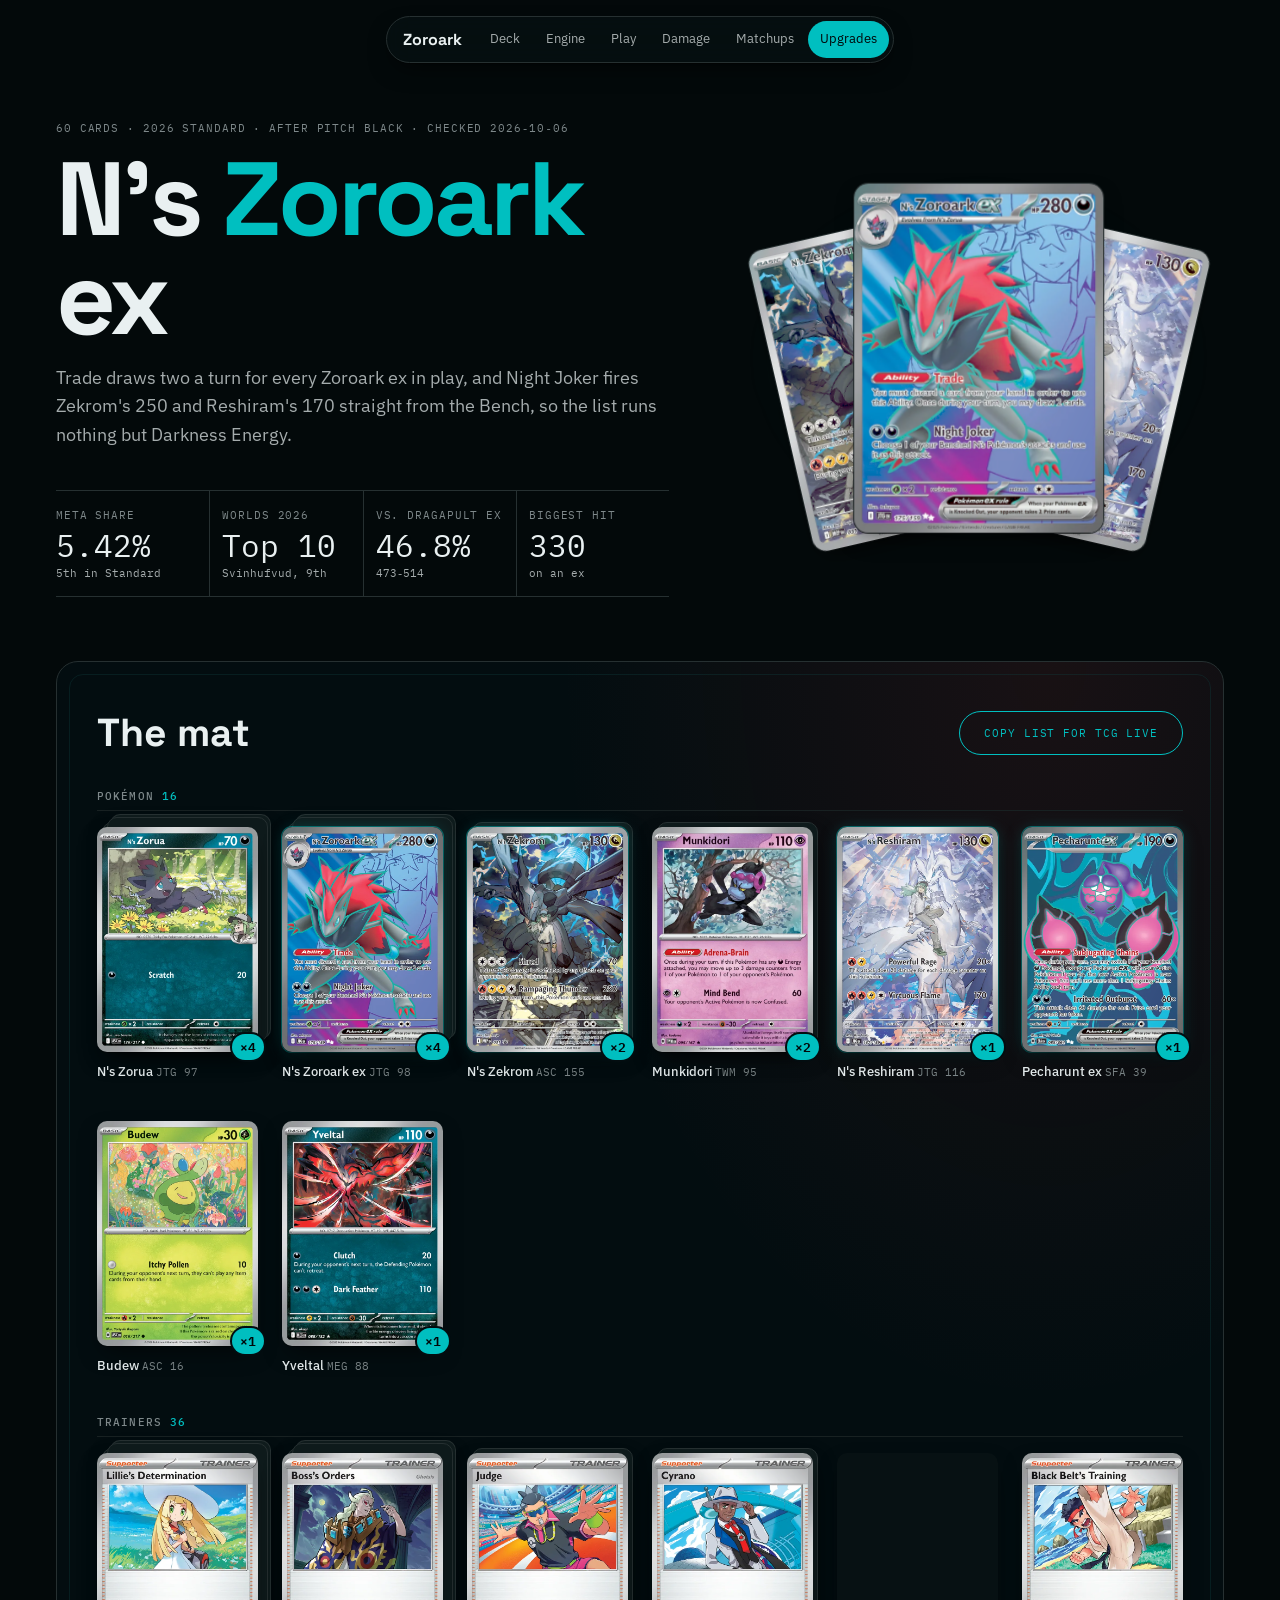
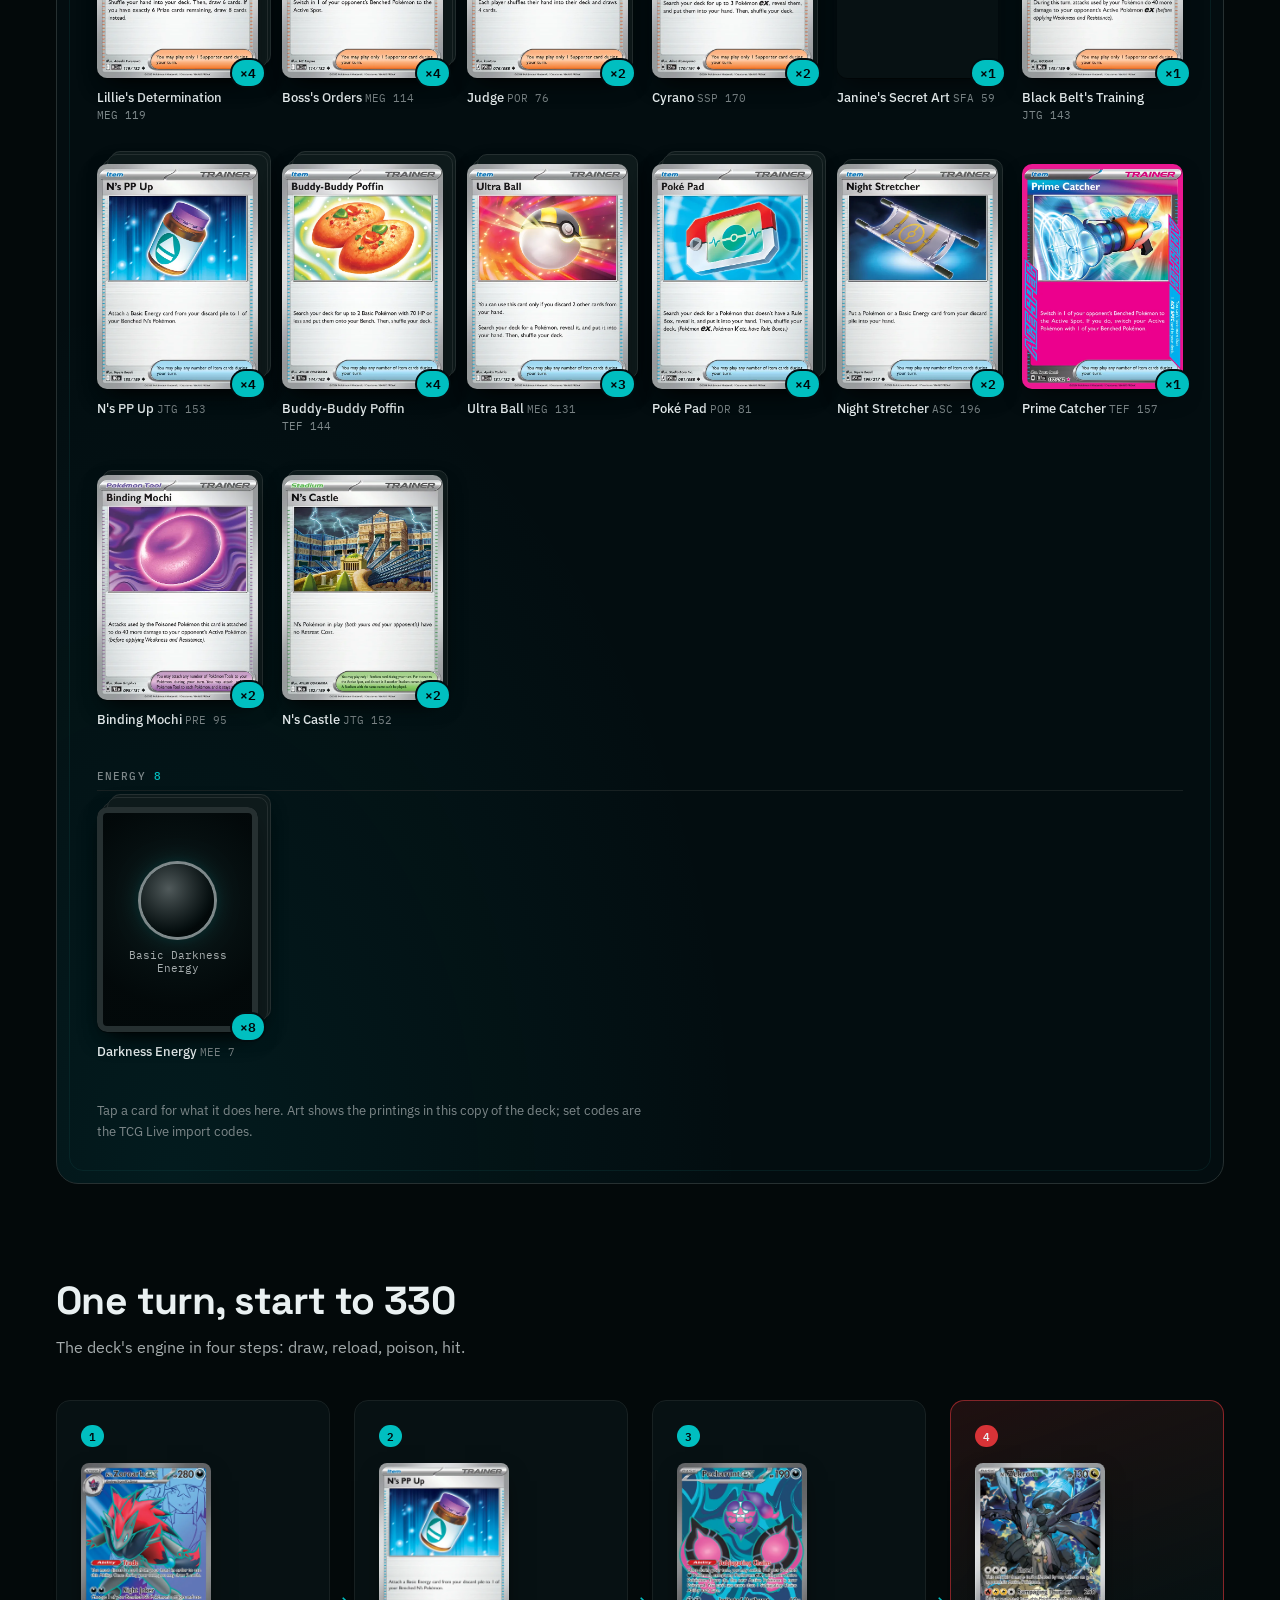
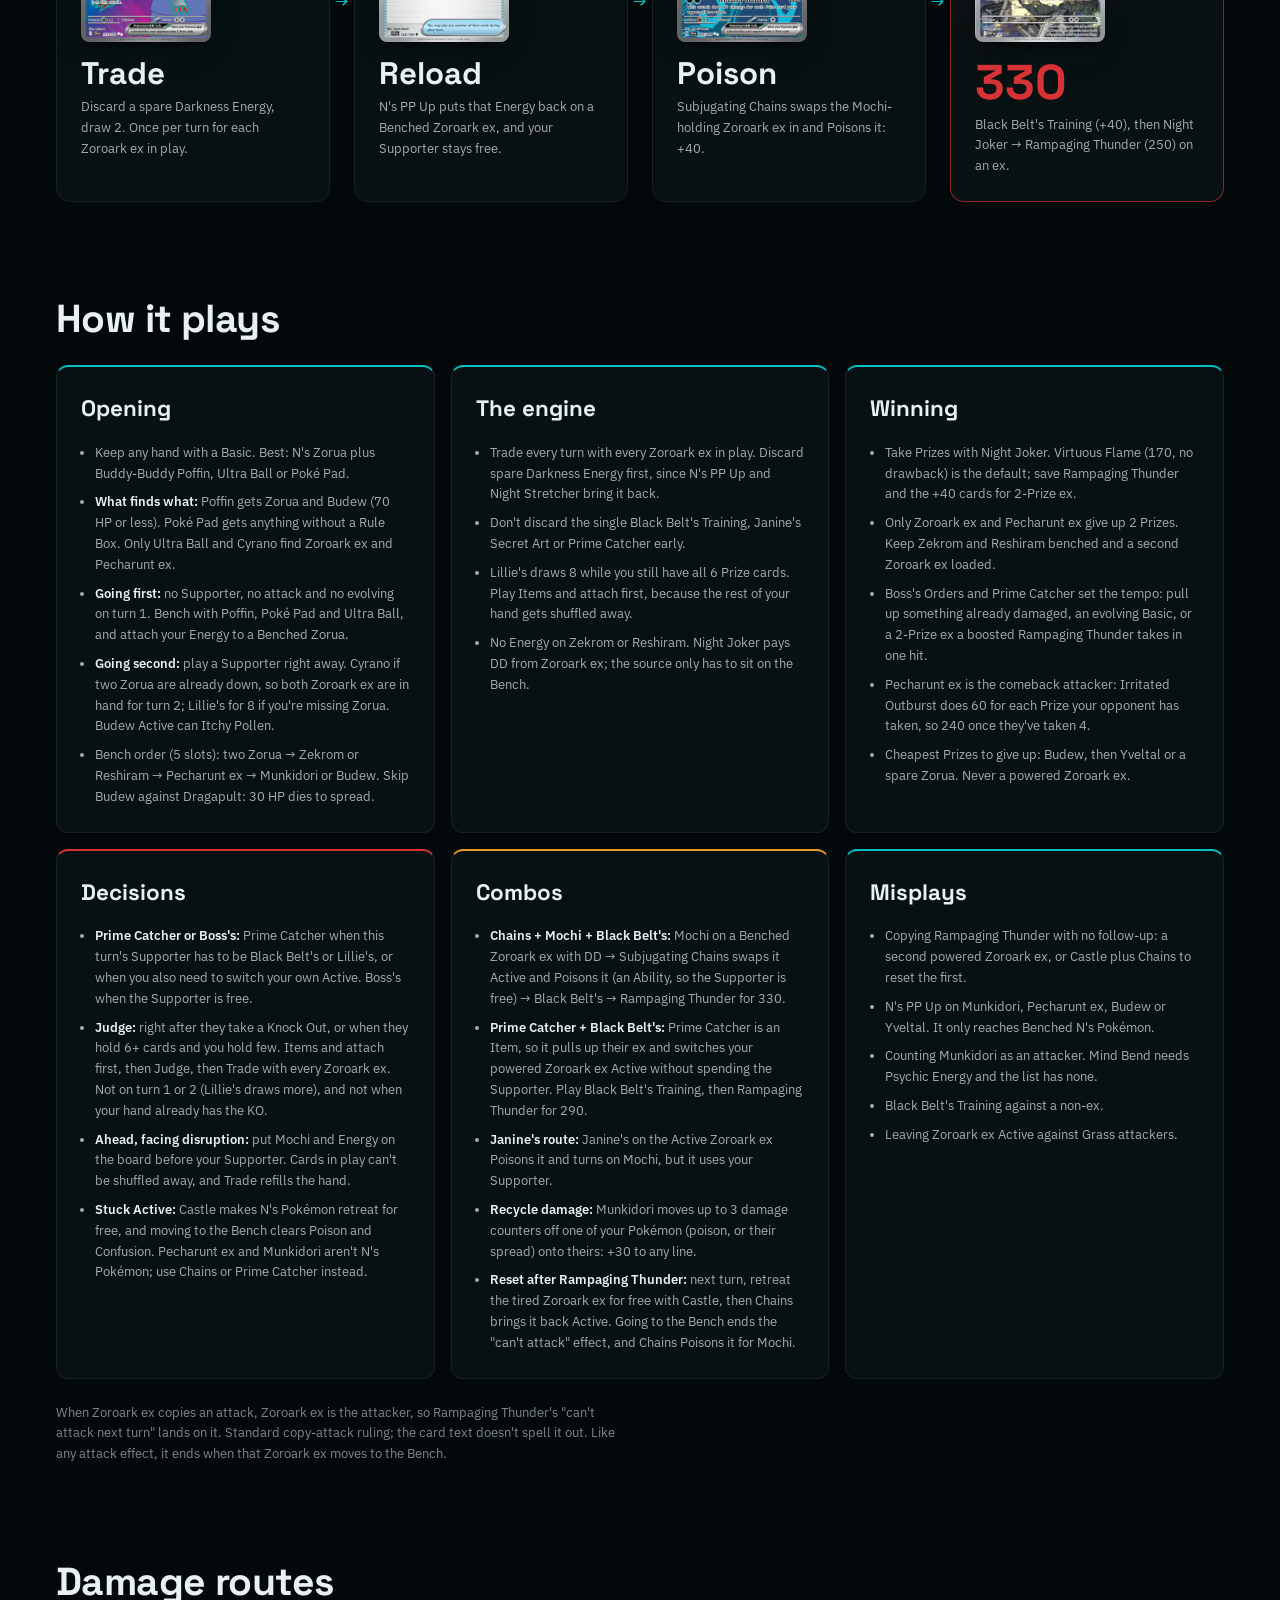
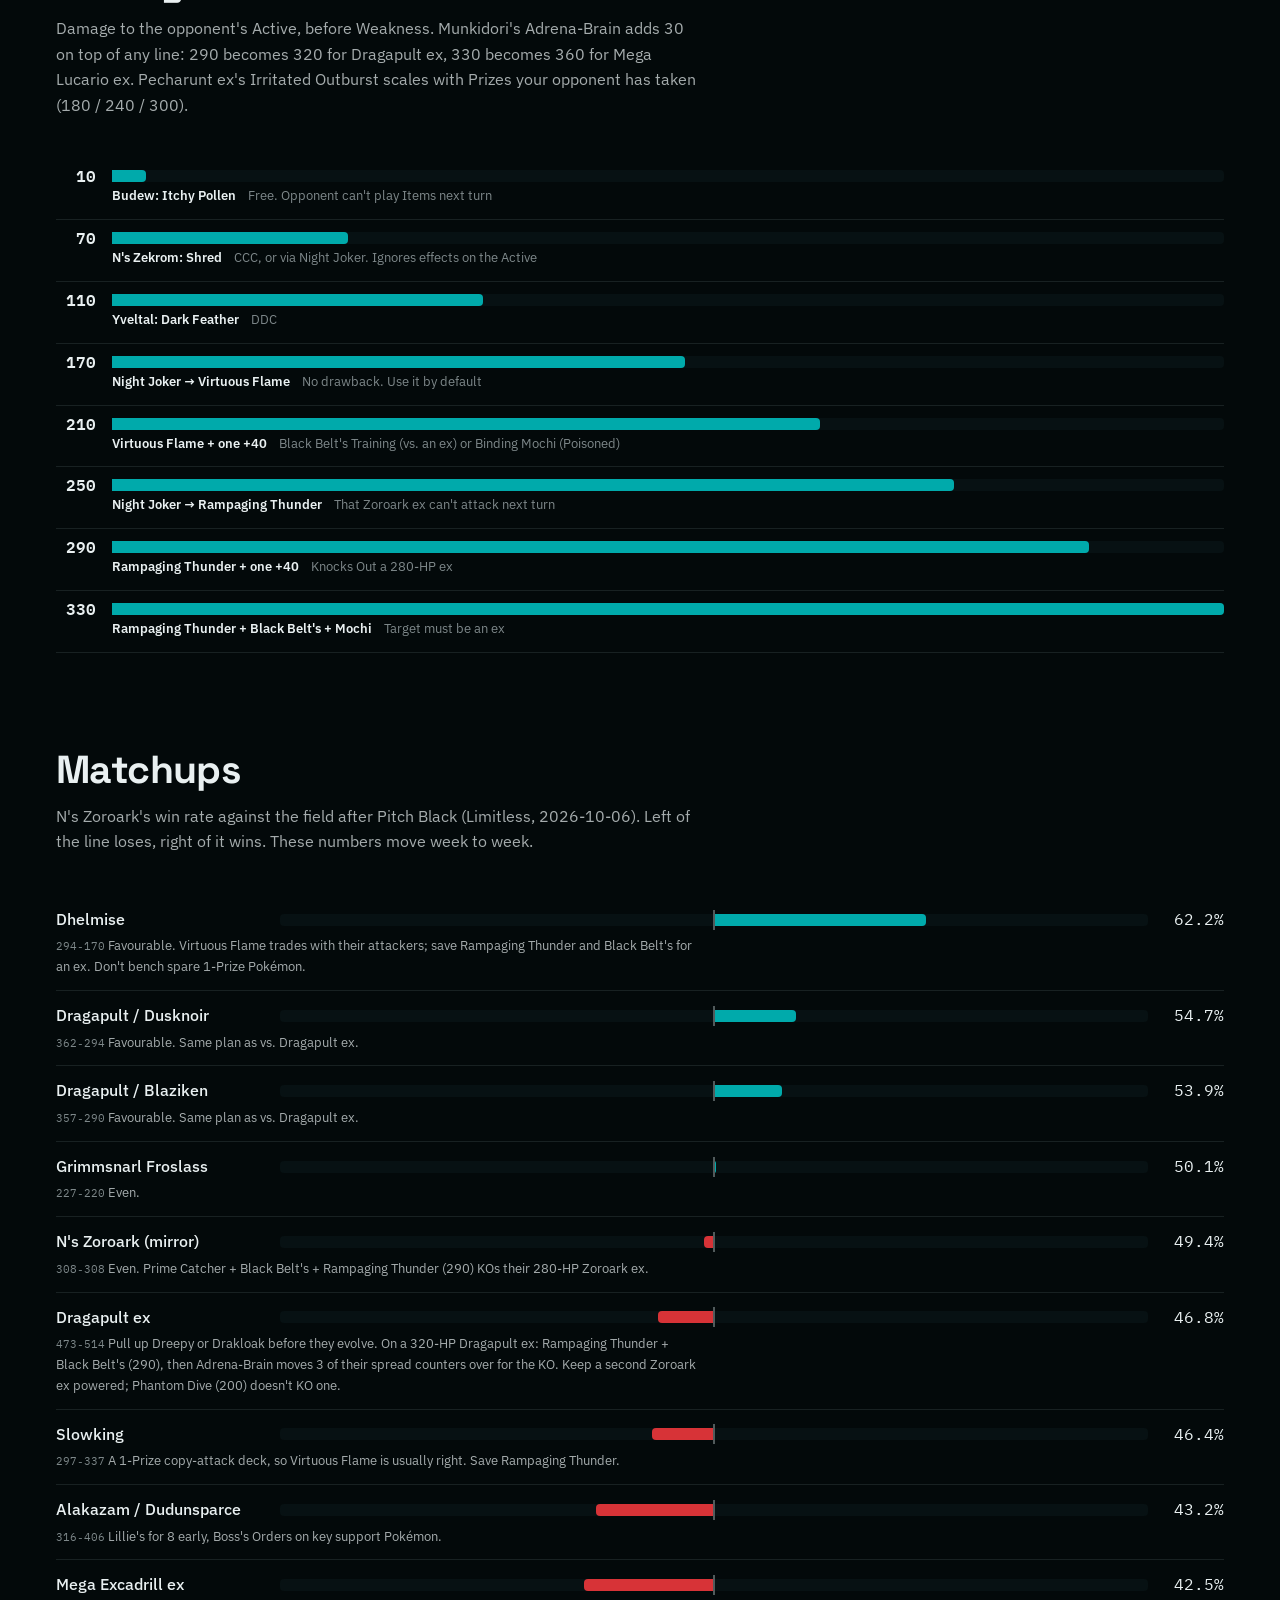
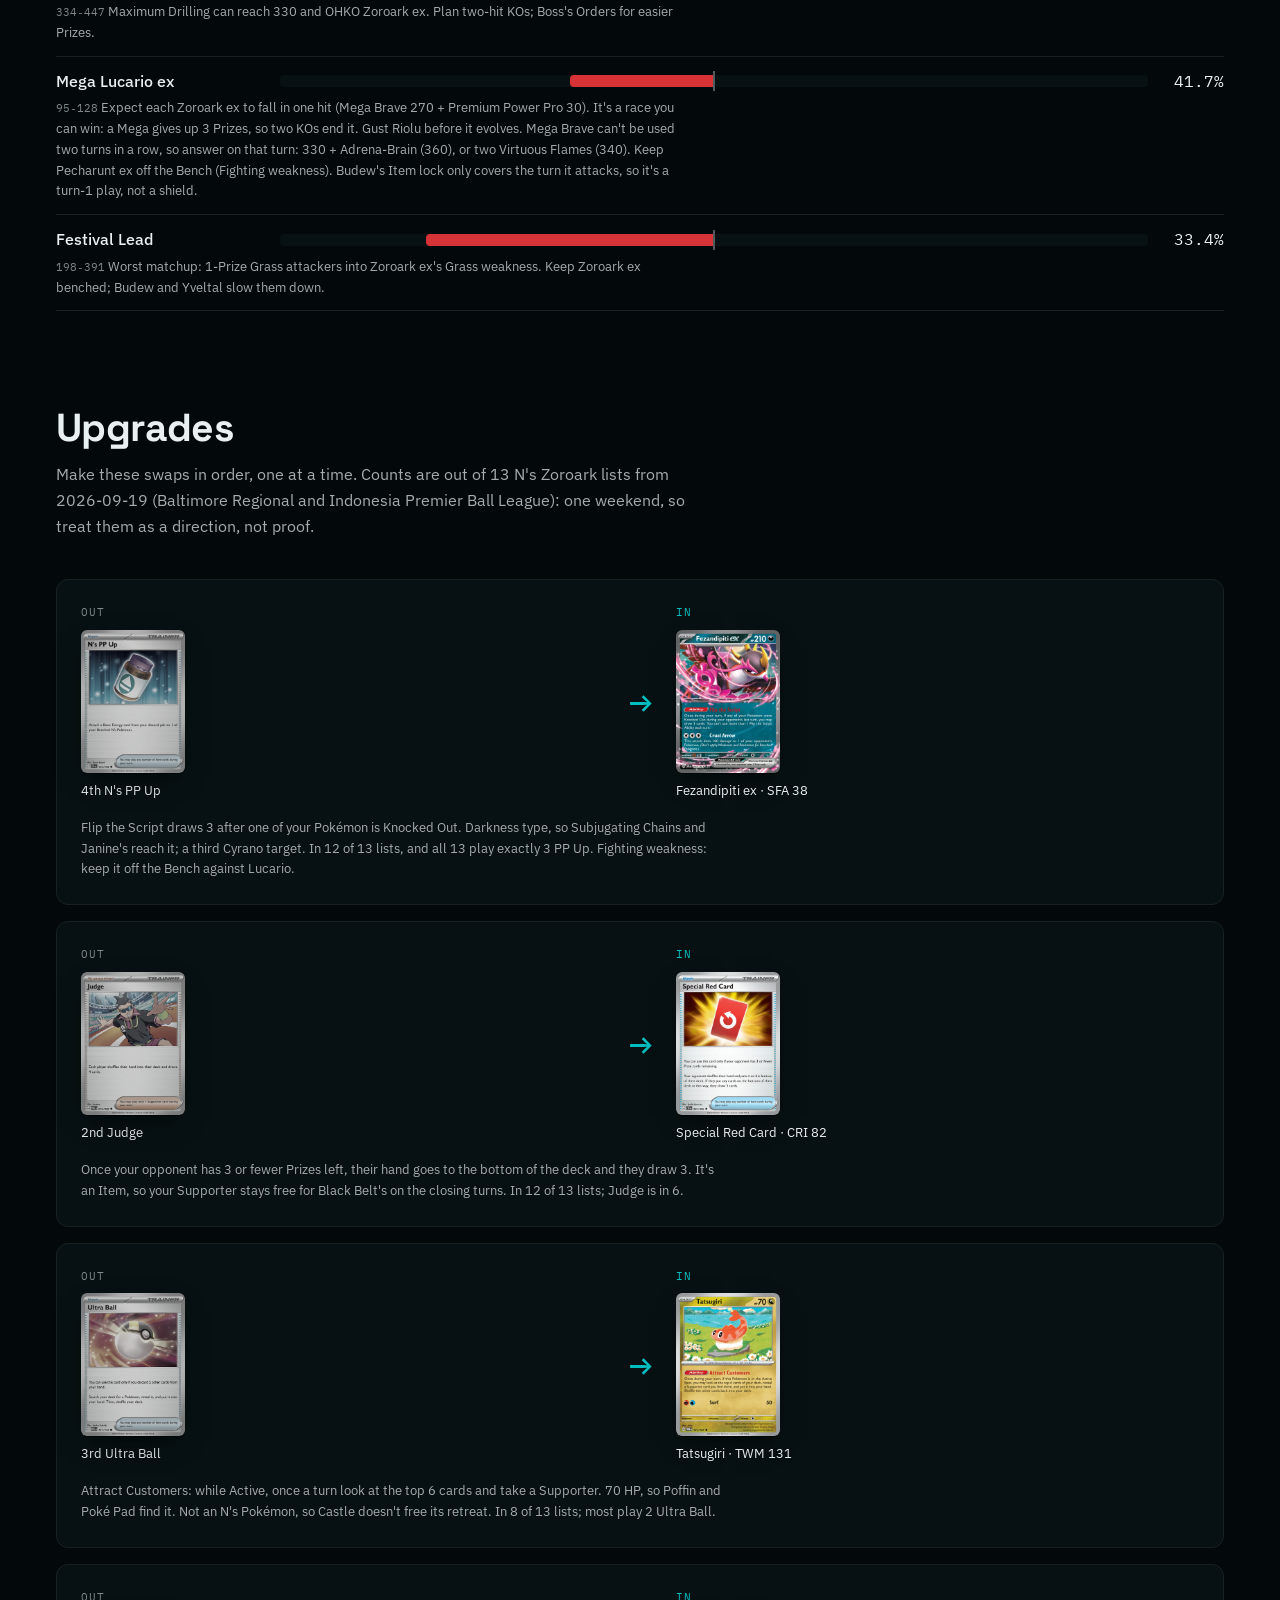
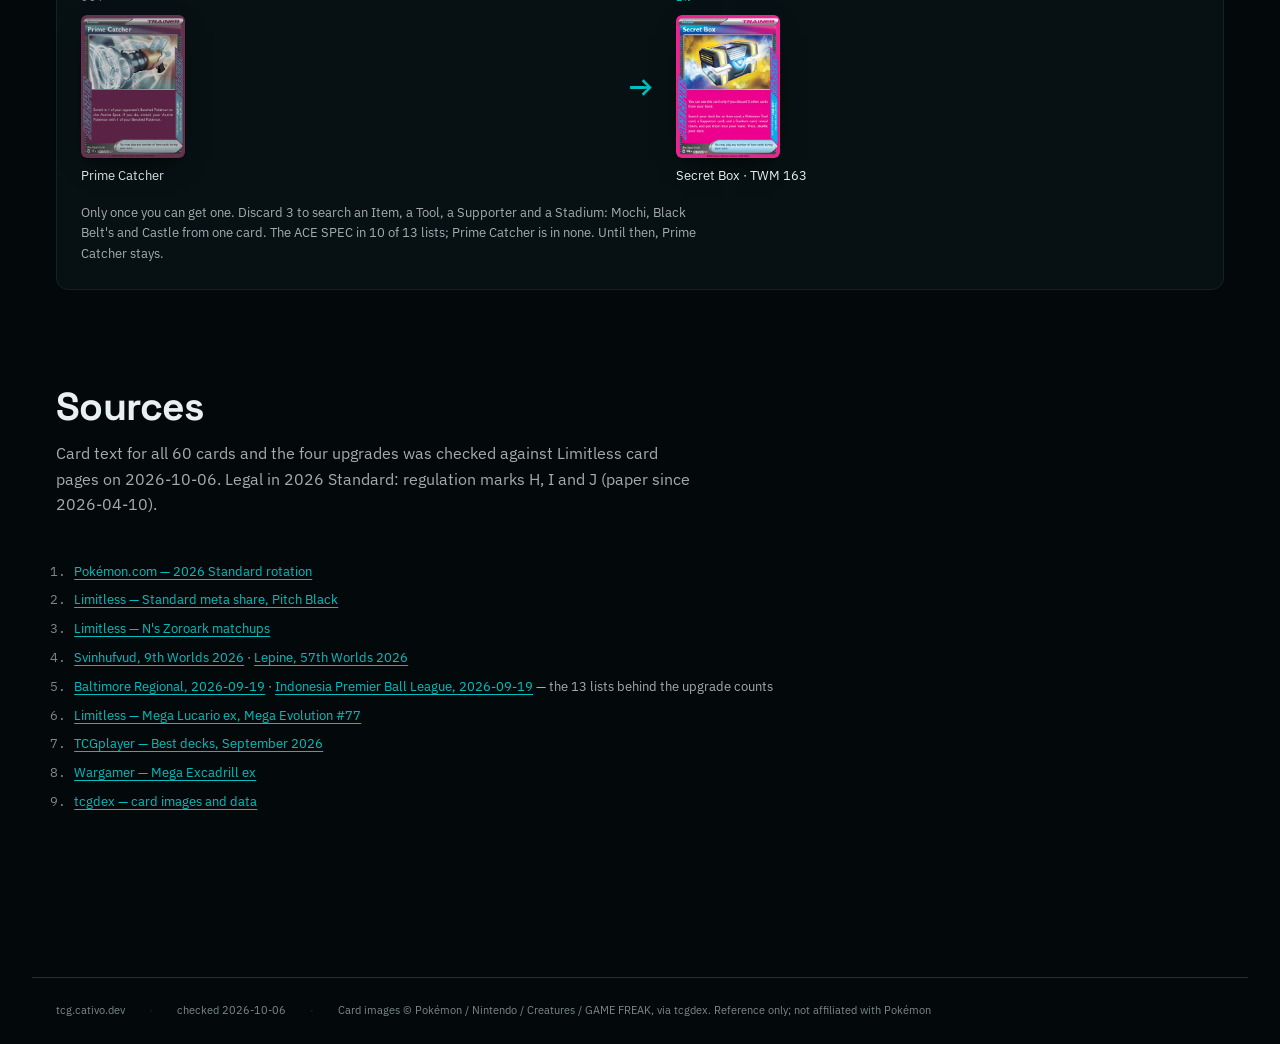
==== commit bc5884da: "📝 content: rebuild upgrades and matchups on PBL-era lists The upgrade order rested on five pre-PBL l" ====
--- a/site/index.html
+++ b/site/index.html
@@ -27,7 +27,7 @@
   <main id="top">
     <header class="masthead">
       <div class="masthead__text">
-      <p class="masthead__line">60 cards · 2026 Standard · after Pitch Black · checked 2026‑09‑26</p>
+      <p class="masthead__line">60 cards · 2026 Standard · after Pitch Black · checked 2026‑10‑06</p>
       <h1 class="masthead__title">N's <span class="accent">Zoroark</span> ex</h1>
       <p class="masthead__dek">
         Trade draws two a turn for every Zoroark ex in play, and Night Joker fires Zekrom's 250 and
@@ -78,7 +78,7 @@
             <span class="slot__caption"><span class="slot__name">N&#x27;s Zekrom</span> <span class="slot__code">ASC 155</span></span>
           </li>
           <li class="slot" data-stack="2">
-            <button class="card" type="button" data-card data-name="Munkidori" data-code="TWM 95" data-qty="2" data-role="Adrena-Brain moves up to 3 damage counters onto an opposing Pokémon. Needs a Darkness Energy attached." data-img="img/cards/munkidori.webp">
+            <button class="card" type="button" data-card data-name="Munkidori" data-code="TWM 95" data-qty="2" data-role="Adrena-Brain moves up to 3 damage counters from your Pokémon onto an opposing Pokémon. Needs a Darkness Energy attached. It can&#x27;t attack here: Mind Bend needs Psychic Energy." data-img="img/cards/munkidori.webp">
               <span class="card__face"><img src="img/cards/munkidori.webp" alt="Munkidori" loading="lazy" decoding="async" width="600" height="825"></span>
               <span class="card__qty">×2</span>
             </button>
@@ -99,7 +99,7 @@
             <span class="slot__caption"><span class="slot__name">Pecharunt ex</span> <span class="slot__code">SFA 39</span></span>
           </li>
           <li class="slot" data-stack="1">
-            <button class="card" type="button" data-card data-name="Budew" data-code="ASC 16" data-qty="1" data-role="Itchy Pollen costs nothing: your opponent can&#x27;t play Items next turn. 30 HP, free retreat." data-img="img/cards/budew.webp">
+            <button class="card" type="button" data-card data-name="Budew" data-code="ASC 16" data-qty="1" data-role="Itchy Pollen is a free attack: 10 damage, and your opponent can&#x27;t play Items during their next turn. Only works from the Active Spot. 30 HP, free retreat." data-img="img/cards/budew.webp">
               <span class="card__face"><img src="img/cards/budew.webp" alt="Budew" loading="lazy" decoding="async" width="600" height="825"></span>
               <span class="card__qty">×1</span>
             </button>
@@ -233,7 +233,7 @@
       </div>
 
       <p class="mat__note">Tap a card for what it does here. Art shows the printings in this copy of the deck; set codes are the TCG Live import codes.</p>
-      <pre id="decklist-plaintext" hidden>Pokémon: 8
+      <pre id="decklist-plaintext" hidden>Pokémon: 16
 4 N&#x27;s Zorua JTG 97
 4 N&#x27;s Zoroark ex JTG 98
 2 N&#x27;s Zekrom ASC 155
@@ -243,7 +243,7 @@
 1 Budew ASC 16
 1 Yveltal MEG 88
 
-Trainer: 14
+Trainer: 36
 4 Lillie&#x27;s Determination MEG 119
 4 Boss&#x27;s Orders MEG 114
 2 Judge POR 76
@@ -259,7 +259,7 @@
 2 Binding Mochi PRE 95
 2 N&#x27;s Castle JTG 152
 
-Energy: 1
+Energy: 8
 8 Basic {D} Energy MEE 7
 
 Total Cards: 60</pre>
@@ -303,10 +303,10 @@
           <h3 class="panel__title">Opening</h3>
           <ul class="panel__list">
             <li>Keep any hand with a Basic. Best: N's Zorua plus Buddy-Buddy Poffin, Ultra Ball or Poké Pad.</li>
-            <li><strong>Going first:</strong> you can't play a Supporter or attack on turn 1, so spend it benching: Poffin, Poké Pad, Ultra Ball, as many Zorua as you can, and Pecharunt ex if you have it.</li>
-            <li><strong>Going second:</strong> play a Supporter right away. Cyrano finds Zoroark ex; Lillie's Determination fixes a hand that missed. Budew Active can Itchy Pollen for free.</li>
-            <li>Early on, Lillie's (8 cards) beats Judge (4). Save Judge for when their hand is bigger than yours.</li>
-            <li>Bench order (5 slots): two Zorua → Budew → Pecharunt ex → Zekrom / Reshiram as Night Joker sources → Munkidori only if you can spare the attachment.</li>
+            <li><strong>What finds what:</strong> Poffin gets Zorua and Budew (70 HP or less). Poké Pad gets anything without a Rule Box. Only Ultra Ball and Cyrano find Zoroark ex and Pecharunt ex.</li>
+            <li><strong>Going first:</strong> no Supporter, no attack and no evolving on turn 1. Bench with Poffin, Poké Pad and Ultra Ball, and attach your Energy to a Benched Zorua.</li>
+            <li><strong>Going second:</strong> play a Supporter right away. Cyrano if two Zorua are already down, so both Zoroark ex are in hand for turn 2; Lillie's for 8 if you're missing Zorua. Budew Active can Itchy Pollen.</li>
+            <li>Bench order (5 slots): two Zorua → Zekrom or Reshiram → Pecharunt ex → Munkidori or Budew. Skip Budew against Dragapult: 30 HP dies to spread.</li>
           </ul>
         </article>
         <article class="panel">
@@ -315,8 +315,7 @@
             <li>Trade every turn with every Zoroark ex in play. Discard spare Darkness Energy first, since N's PP Up and Night Stretcher bring it back.</li>
             <li>Don't discard the single Black Belt's Training, Janine's Secret Art or Prime Catcher early.</li>
             <li>Lillie's draws 8 while you still have all 6 Prize cards. Play Items and attach first, because the rest of your hand gets shuffled away.</li>
-            <li>You get one Supporter a turn, and choosing it is most of the skill: Lillie's, Judge, Cyrano, Boss's Orders, Janine's or Black Belt's.</li>
-            <li>Trade → discard → N's PP Up powers Night Joker without spending your Supporter.</li>
+            <li>No Energy on Zekrom or Reshiram. Night Joker pays DD from Zoroark ex; the source only has to sit on the Bench.</li>
           </ul>
         </article>
         <article class="panel">
@@ -324,9 +323,18 @@
           <ul class="panel__list">
             <li>Take Prizes with Night Joker. Virtuous Flame (170, no drawback) is the default; save Rampaging Thunder and the +40 cards for 2-Prize ex.</li>
             <li>Only Zoroark ex and Pecharunt ex give up 2 Prizes. Keep Zekrom and Reshiram benched and a second Zoroark ex loaded.</li>
-            <li>Boss's Orders (×4) and Prime Catcher set the tempo: pull up something already damaged, or a 2-Prize ex a boosted Rampaging Thunder takes in one hit.</li>
-            <li>Pecharunt ex is the comeback attacker: 240 at 4 Prizes taken, 300 at 5.</li>
-            <li>Judge is the disruption. Play it right after a Knock Out, when they've saved up a Supporter, Boss's Orders or an answer; they redraw 4 blind.</li>
+            <li>Boss's Orders and Prime Catcher set the tempo: pull up something already damaged, an evolving Basic, or a 2-Prize ex a boosted Rampaging Thunder takes in one hit.</li>
+            <li>Pecharunt ex is the comeback attacker: Irritated Outburst does 60 for each Prize your opponent has taken, so 240 once they've taken 4.</li>
+            <li>Cheapest Prizes to give up: Budew, then Yveltal or a spare Zorua. Never a powered Zoroark ex.</li>
+          </ul>
+        </article>
+        <article class="panel">
+          <h3 class="panel__title">Decisions</h3>
+          <ul class="panel__list">
+            <li><strong>Prime Catcher or Boss's:</strong> Prime Catcher when this turn's Supporter has to be Black Belt's or Lillie's, or when you also need to switch your own Active. Boss's when the Supporter is free.</li>
+            <li><strong>Judge:</strong> right after they take a Knock Out, or when they hold 6+ cards and you hold few. Items and attach first, then Judge, then Trade with every Zoroark ex. Not on turn 1 or 2 (Lillie's draws more), and not when your hand already has the KO.</li>
+            <li><strong>Ahead, facing disruption:</strong> put Mochi and Energy on the board before your Supporter. Cards in play can't be shuffled away, and Trade refills the hand.</li>
+            <li><strong>Stuck Active:</strong> Castle makes N's Pokémon retreat for free, and moving to the Bench clears Poison and Confusion. Pecharunt ex and Munkidori aren't N's Pokémon; use Chains or Prime Catcher instead.</li>
           </ul>
         </article>
         <article class="panel">
@@ -335,28 +343,27 @@
             <li><strong>Chains + Mochi + Black Belt's:</strong> Mochi on a Benched Zoroark ex with DD → Subjugating Chains swaps it Active and Poisons it (an Ability, so the Supporter is free) → Black Belt's → Rampaging Thunder for 330.</li>
             <li><strong>Prime Catcher + Black Belt's:</strong> Prime Catcher is an Item, so it pulls up their ex and switches your powered Zoroark ex Active without spending the Supporter. Play Black Belt's Training, then Rampaging Thunder for 290.</li>
             <li><strong>Janine's route:</strong> Janine's on the Active Zoroark ex Poisons it and turns on Mochi, but it uses your Supporter.</li>
-            <li><strong>Recycle poison:</strong> Munkidori moves up to 3 poison counters off your Zoroark ex onto theirs.</li>
-            <li><strong>Judge + Trade:</strong> both hands drop to 4, then each Zoroark ex in play Trades (discard an Energy, draw 2). You dig deeper and refill Energy with N's PP Up; they're stuck with 4 blind cards.</li>
+            <li><strong>Recycle damage:</strong> Munkidori moves up to 3 damage counters off one of your Pokémon (poison, or their spread) onto theirs: +30 to any line.</li>
+            <li><strong>Reset after Rampaging Thunder:</strong> next turn, retreat the tired Zoroark ex for free with Castle, then Chains brings it back Active. Going to the Bench ends the "can't attack" effect, and Chains Poisons it for Mochi.</li>
           </ul>
         </article>
         <article class="panel">
           <h3 class="panel__title">Misplays</h3>
           <ul class="panel__list">
-            <li>Copying Rampaging Thunder with no backup attacker ready.</li>
+            <li>Copying Rampaging Thunder with no follow-up: a second powered Zoroark ex, or Castle plus Chains to reset the first.</li>
             <li>N's PP Up on Munkidori, Pecharunt ex, Budew or Yveltal. It only reaches Benched N's Pokémon.</li>
-            <li>Chains or Janine's on Zekrom or Reshiram. They're Dragon type, so Mochi never turns on.</li>
+            <li>Counting Munkidori as an attacker. Mind Bend needs Psychic Energy and the list has none.</li>
             <li>Black Belt's Training against a non-ex.</li>
-            <li>Judge when your own hand already has the KO in it. It shuffles your cards away too, so play Items and attach before it.</li>
             <li>Leaving Zoroark ex Active against Grass attackers.</li>
           </ul>
         </article>
       </div>
-      <p class="aside">When Zoroark ex copies an attack, Zoroark ex is the attacker, so Rampaging Thunder's "can't attack next turn" lands on it. Standard copy-attack ruling; the card text doesn't spell it out.</p>
+      <p class="aside">When Zoroark ex copies an attack, Zoroark ex is the attacker, so Rampaging Thunder's "can't attack next turn" lands on it. Standard copy-attack ruling; the card text doesn't spell it out. Like any attack effect, it ends when that Zoroark ex moves to the Bench.</p>
     </section>
 
     <section id="damage" aria-labelledby="damage-title">
       <h2 id="damage-title" class="section-title">Damage routes</h2>
-      <p class="section-dek">Damage to the opponent's Active, before Weakness. Munkidori's Adrena-Brain adds 30 on top of any line; Pecharunt ex's Irritated Outburst scales with Prizes taken (180 / 240 / 300).</p>
+      <p class="section-dek">Damage to the opponent's Active, before Weakness. Munkidori's Adrena-Brain adds 30 on top of any line: 290 becomes 320 for Dragapult ex, 330 becomes 360 for Mega Lucario ex. Pecharunt ex's Irritated Outburst scales with Prizes your opponent has taken (180 / 240 / 300).</p>
       <ol class="bars" role="list">
             <li class="bar" style="--v:0.0303">
               <span class="bar__value">10</span>
@@ -403,13 +410,13 @@
 
     <section id="matchups" aria-labelledby="mu-title">
       <h2 id="mu-title" class="section-title">Matchups</h2>
-      <p class="section-dek">N's Zoroark's win rate against the field after Pitch Black (Limitless, 2026‑09‑26). Left of the line loses, right of it wins. These numbers move week to week.</p>
+      <p class="section-dek">N's Zoroark's win rate against the field after Pitch Black (Limitless, 2026‑10‑06). Left of the line loses, right of it wins. These numbers move week to week.</p>
       <ul class="mus" role="list">
             <li class="mu mu--pos" style="--d:0.4880">
               <span class="mu__name">Dhelmise</span>
               <span class="mu__chart" role="img" aria-label="62.2% win rate"><span class="mu__mid"></span><span class="mu__fill"></span></span>
               <span class="mu__pct">62.2%</span>
-              <span class="mu__plan">Strong favourite in a small sample.</span>
+              <span class="mu__plan"><span class="mu__rec">294‑170</span> Favourable. Virtuous Flame trades with their attackers; save Rampaging Thunder and Black Belt&#x27;s for an ex. Don&#x27;t bench spare 1-Prize Pokémon.</span>
             </li>
             <li class="mu mu--pos" style="--d:0.1880">
               <span class="mu__name">Dragapult / Dusknoir</span>
@@ -417,17 +424,29 @@
               <span class="mu__pct">54.7%</span>
               <span class="mu__plan"><span class="mu__rec">362‑294</span> Favourable. Same plan as vs. Dragapult ex.</span>
             </li>
+            <li class="mu mu--pos" style="--d:0.1560">
+              <span class="mu__name">Dragapult / Blaziken</span>
+              <span class="mu__chart" role="img" aria-label="53.9% win rate"><span class="mu__mid"></span><span class="mu__fill"></span></span>
+              <span class="mu__pct">53.9%</span>
+              <span class="mu__plan"><span class="mu__rec">357‑290</span> Favourable. Same plan as vs. Dragapult ex.</span>
+            </li>
             <li class="mu mu--pos" style="--d:0.0040">
               <span class="mu__name">Grimmsnarl Froslass</span>
               <span class="mu__chart" role="img" aria-label="50.1% win rate"><span class="mu__mid"></span><span class="mu__fill"></span></span>
               <span class="mu__pct">50.1%</span>
-              <span class="mu__plan">Even.</span>
+              <span class="mu__plan"><span class="mu__rec">227‑220</span> Even.</span>
+            </li>
+            <li class="mu mu--neg" style="--d:0.0240">
+              <span class="mu__name">N&#x27;s Zoroark (mirror)</span>
+              <span class="mu__chart" role="img" aria-label="49.4% win rate"><span class="mu__mid"></span><span class="mu__fill"></span></span>
+              <span class="mu__pct">49.4%</span>
+              <span class="mu__plan"><span class="mu__rec">308‑308</span> Even. Prime Catcher + Black Belt&#x27;s + Rampaging Thunder (290) KOs their 280-HP Zoroark ex.</span>
             </li>
             <li class="mu mu--neg" style="--d:0.1280">
               <span class="mu__name">Dragapult ex</span>
               <span class="mu__chart" role="img" aria-label="46.8% win rate"><span class="mu__mid"></span><span class="mu__fill"></span></span>
               <span class="mu__pct">46.8%</span>
-              <span class="mu__plan"><span class="mu__rec">473‑514</span> Keep a second Zoroark ex powered on the Bench. Boosted Rampaging Thunder on their 2-Prize ex, Virtuous Flame on 1-Prize targets.</span>
+              <span class="mu__plan"><span class="mu__rec">473‑514</span> Pull up Dreepy or Drakloak before they evolve. On a 320-HP Dragapult ex: Rampaging Thunder + Black Belt&#x27;s (290), then Adrena-Brain moves 3 of their spread counters over for the KO. Keep a second Zoroark ex powered; Phantom Dive (200) doesn&#x27;t KO one.</span>
             </li>
             <li class="mu mu--neg" style="--d:0.1440">
               <span class="mu__name">Slowking</span>
@@ -447,6 +466,12 @@
               <span class="mu__pct">42.5%</span>
               <span class="mu__plan"><span class="mu__rec">334‑447</span> Maximum Drilling can reach 330 and OHKO Zoroark ex. Plan two-hit KOs; Boss&#x27;s Orders for easier Prizes.</span>
             </li>
+            <li class="mu mu--neg" style="--d:0.3320">
+              <span class="mu__name">Mega Lucario ex</span>
+              <span class="mu__chart" role="img" aria-label="41.7% win rate"><span class="mu__mid"></span><span class="mu__fill"></span></span>
+              <span class="mu__pct">41.7%</span>
+              <span class="mu__plan"><span class="mu__rec">95‑128</span> Expect each Zoroark ex to fall in one hit (Mega Brave 270 + Premium Power Pro 30). It&#x27;s a race you can win: a Mega gives up 3 Prizes, so two KOs end it. Gust Riolu before it evolves. Mega Brave can&#x27;t be used two turns in a row, so answer on that turn: 330 + Adrena-Brain (360), or two Virtuous Flames (340). Keep Pecharunt ex off the Bench (Fighting weakness). Budew&#x27;s Item lock only covers the turn it attacks, so it&#x27;s a turn-1 play, not a shield.</span>
+            </li>
             <li class="mu mu--neg" style="--d:0.6640">
               <span class="mu__name">Festival Lead</span>
               <span class="mu__chart" role="img" aria-label="33.4% win rate"><span class="mu__mid"></span><span class="mu__fill"></span></span>
@@ -458,39 +483,45 @@
 
     <section id="upgrades" aria-labelledby="up-title">
       <h2 id="up-title" class="section-title">Upgrades</h2>
-      <p class="section-dek">To improve the list, make these swaps. They're ordered by how often the added card shows up in the five 2026 tournament lists checked on Limitless.</p>
+      <p class="section-dek">Make these swaps in order, one at a time. Counts are out of 13 N's Zoroark lists from 2026‑09‑19 (Baltimore Regional and Indonesia Premier Ball League): one weekend, so treat them as a direction, not proof.</p>
       <ol class="swaps" role="list">
+          <li class="swap">
+            <div class="swap__side swap__side--out"><span class="swap__tag">Out</span><div class="swap__cards"><img class="swap__img" src="img/cards/ns-pp-up.webp" alt="N&#x27;s PP Up" loading="lazy" width="600" height="825"></div><span class="swap__name">4th N&#x27;s PP Up</span></div>
+            <span class="swap__arrow" aria-hidden="true">→</span>
+            <div class="swap__side swap__side--in"><span class="swap__tag">In</span><div class="swap__cards"><img class="swap__img" src="img/cards/fezandipiti-ex.webp" alt="Fezandipiti ex" loading="lazy" width="600" height="825"></div><span class="swap__name">Fezandipiti ex · SFA 38</span></div>
+            <p class="swap__why">Flip the Script draws 3 after one of your Pokémon is Knocked Out. Darkness type, so Subjugating Chains and Janine&#x27;s reach it; a third Cyrano target. In 12 of 13 lists, and all 13 play exactly 3 PP Up. Fighting weakness: keep it off the Bench against Lucario.</p>
+          </li>
+          <li class="swap">
+            <div class="swap__side swap__side--out"><span class="swap__tag">Out</span><div class="swap__cards"><img class="swap__img" src="img/cards/judge.webp" alt="Judge" loading="lazy" width="600" height="825"></div><span class="swap__name">2nd Judge</span></div>
+            <span class="swap__arrow" aria-hidden="true">→</span>
+            <div class="swap__side swap__side--in"><span class="swap__tag">In</span><div class="swap__cards"><img class="swap__img" src="img/cards/special-red-card.webp" alt="Special Red Card" loading="lazy" width="600" height="825"></div><span class="swap__name">Special Red Card · CRI 82</span></div>
+            <p class="swap__why">Once your opponent has 3 or fewer Prizes left, their hand goes to the bottom of the deck and they draw 3. It&#x27;s an Item, so your Supporter stays free for Black Belt&#x27;s on the closing turns. In 12 of 13 lists; Judge is in 6.</p>
+          </li>
           <li class="swap">
             <div class="swap__side swap__side--out"><span class="swap__tag">Out</span><div class="swap__cards"><img class="swap__img" src="img/cards/ultra-ball.webp" alt="Ultra Ball" loading="lazy" width="600" height="825"></div><span class="swap__name">3rd Ultra Ball</span></div>
             <span class="swap__arrow" aria-hidden="true">→</span>
-            <div class="swap__side swap__side--in"><span class="swap__tag">In</span><div class="swap__cards"><img class="swap__img" src="img/cards/fezandipiti-ex.webp" alt="Fezandipiti ex" loading="lazy" width="600" height="825"></div><span class="swap__name">Fezandipiti ex · SFA 38</span></div>
-            <p class="swap__why">Flip the Script draws 3 after one of your Pokémon is Knocked Out. Darkness type, so Subjugating Chains and Janine&#x27;s reach it; a third Cyrano target. In 5 of 5 lists checked.</p>
+            <div class="swap__side swap__side--in"><span class="swap__tag">In</span><div class="swap__cards"><img class="swap__img" src="img/cards/tatsugiri.webp" alt="Tatsugiri" loading="lazy" width="600" height="825"></div><span class="swap__name">Tatsugiri · TWM 131</span></div>
+            <p class="swap__why">Attract Customers: while Active, once a turn look at the top 6 cards and take a Supporter. 70 HP, so Poffin and Poké Pad find it. Not an N&#x27;s Pokémon, so Castle doesn&#x27;t free its retreat. In 8 of 13 lists; most play 2 Ultra Ball.</p>
           </li>
           <li class="swap">
-            <div class="swap__side swap__side--out"><span class="swap__tag">Out</span><div class="swap__cards"><img class="swap__img" src="img/cards/poke-pad.webp" alt="Poké Pad" loading="lazy" width="600" height="825"><img class="swap__img" src="img/cards/bosss-orders.webp" alt="Boss&#x27;s Orders" loading="lazy" width="600" height="825"></div><span class="swap__name">4th Poké Pad + 4th Boss&#x27;s Orders</span></div>
+            <div class="swap__side swap__side--out"><span class="swap__tag">Out</span><div class="swap__cards"><img class="swap__img" src="img/cards/prime-catcher.webp" alt="Prime Catcher" loading="lazy" width="600" height="825"></div><span class="swap__name">Prime Catcher</span></div>
             <span class="swap__arrow" aria-hidden="true">→</span>
-            <div class="swap__side swap__side--in"><span class="swap__tag">In</span><div class="swap__cards"><img class="swap__img" src="img/cards/ns-darumaka.webp" alt="N&#x27;s Darumaka" loading="lazy" width="600" height="825"><img class="swap__img" src="img/cards/ns-darmanitan.webp" alt="N&#x27;s Darmanitan" loading="lazy" width="600" height="825"></div><span class="swap__name">N&#x27;s Darumaka · JTG 26 + N&#x27;s Darmanitan · JTG 27</span></div>
-            <p class="swap__why">A Benched Darmanitan gives Night Joker two more attacks (Back Draft: 30 per Basic Energy in the opponent&#x27;s discard). Both work with N&#x27;s PP Up and N&#x27;s Castle. In 4 of 5 lists.</p>
-          </li>
-          <li class="swap">
-            <div class="swap__side swap__side--out"><span class="swap__tag">Out</span><div class="swap__cards"><img class="swap__img" src="img/cards/munkidori.webp" alt="Munkidori" loading="lazy" width="600" height="825"></div><span class="swap__name">2nd Munkidori</span></div>
-            <span class="swap__arrow" aria-hidden="true">→</span>
-            <div class="swap__side swap__side--in"><span class="swap__tag">In</span><div class="swap__cards"><img class="swap__img" src="img/cards/special-red-card.webp" alt="Special Red Card" loading="lazy" width="600" height="825"></div><span class="swap__name">Special Red Card · CRI 82</span></div>
-            <p class="swap__why">Once your opponent has 3 or fewer Prizes left, cuts their hand to 3 on the turns that close games. In both Worlds 2026 lists checked.</p>
+            <div class="swap__side swap__side--in"><span class="swap__tag">In</span><div class="swap__cards"><img class="swap__img" src="img/cards/secret-box.webp" alt="Secret Box" loading="lazy" width="600" height="825"></div><span class="swap__name">Secret Box · TWM 163</span></div>
+            <p class="swap__why">Only once you can get one. Discard 3 to search an Item, a Tool, a Supporter and a Stadium: Mochi, Black Belt&#x27;s and Castle from one card. The ACE SPEC in 10 of 13 lists; Prime Catcher is in none. Until then, Prime Catcher stays.</p>
           </li>
       </ol>
     </section>
 
     <section id="sources" aria-labelledby="src-title">
       <h2 id="src-title" class="section-title">Sources</h2>
-      <p class="section-dek">Card text for all 60 cards was checked against Limitless card pages on 2026‑09‑26. Legal in 2026 Standard: regulation marks H, I and J (paper since 2026‑04‑10).</p>
+      <p class="section-dek">Card text for all 60 cards and the four upgrades was checked against Limitless card pages on 2026‑10‑06. Legal in 2026 Standard: regulation marks H, I and J (paper since 2026‑04‑10).</p>
       <ol class="sources">
         <li><a class="inline-link" href="https://www.pokemon.com/us/pokemon-news/2026-pokemon-tcg-standard-format-rotation-announcement" target="_blank" rel="noopener">Pokémon.com — 2026 Standard rotation</a></li>
         <li><a class="inline-link" href="https://play.limitlesstcg.com/decks?format=standard&amp;rotation=2026&amp;set=PBL" target="_blank" rel="noopener">Limitless — Standard meta share, Pitch Black</a></li>
         <li><a class="inline-link" href="https://play.limitlesstcg.com/decks/n-zoroark/matchups?format=standard&amp;rotation=2026&amp;set=PBL" target="_blank" rel="noopener">Limitless — N's Zoroark matchups</a></li>
         <li><a class="inline-link" href="https://limitlesstcg.com/decks/list/28759" target="_blank" rel="noopener">Svinhufvud, 9th Worlds 2026</a> · <a class="inline-link" href="https://limitlesstcg.com/decks/list/28800" target="_blank" rel="noopener">Lepine, 57th Worlds 2026</a></li>
-        <li><a class="inline-link" href="https://limitlesstcg.com/decks/list/25055" target="_blank" rel="noopener">Houston</a> · <a class="inline-link" href="https://limitlesstcg.com/decks/list/25923" target="_blank" rel="noopener">Querétaro</a> · <a class="inline-link" href="https://limitlesstcg.com/decks/list/24822" target="_blank" rel="noopener">Curitiba</a> regional lists</li>
-        <li><a class="inline-link" href="https://limitlesstcg.com/cards/POR/76" target="_blank" rel="noopener">Limitless — Judge, Perfect Order #76</a></li>
+        <li><a class="inline-link" href="https://limitlesstcg.com/tournaments/577" target="_blank" rel="noopener">Baltimore Regional, 2026‑09‑19</a> · <a class="inline-link" href="https://limitlesstcg.com/tournaments/606" target="_blank" rel="noopener">Indonesia Premier Ball League, 2026‑09‑19</a> — the 13 lists behind the upgrade counts</li>
+        <li><a class="inline-link" href="https://limitlesstcg.com/cards/MEG/77" target="_blank" rel="noopener">Limitless — Mega Lucario ex, Mega Evolution #77</a></li>
         <li><a class="inline-link" href="https://www.tcgplayer.com/content/article/The-Best-Pok%C3%A9mon-TCG-Decks-Right-Now-September-2026/df18897b-3902-41b9-9eff-3b7fefd93820/" target="_blank" rel="noopener">TCGplayer — Best decks, September 2026</a></li>
         <li><a class="inline-link" href="https://www.wargamer.com/pokemon-trading-card-game/mega-excadrill-ex" target="_blank" rel="noopener">Wargamer — Mega Excadrill ex</a></li>
         <li><a class="inline-link" href="https://tcgdex.dev" target="_blank" rel="noopener">tcgdex — card images and data</a></li>
@@ -499,7 +530,7 @@
   </main>
 
   <footer class="foot">
-    <span>tcg.cativo.dev</span><span>checked 2026‑09‑26</span><span>Card images © Pokémon / Nintendo / Creatures / GAME FREAK, via tcgdex. Reference only; not affiliated with Pokémon</span>
+    <span>tcg.cativo.dev</span><span>checked 2026‑10‑06</span><span>Card images © Pokémon / Nintendo / Creatures / GAME FREAK, via tcgdex. Reference only; not affiliated with Pokémon</span>
   </footer>
 
   <dialog class="viewer" id="viewer" aria-labelledby="viewer-name">
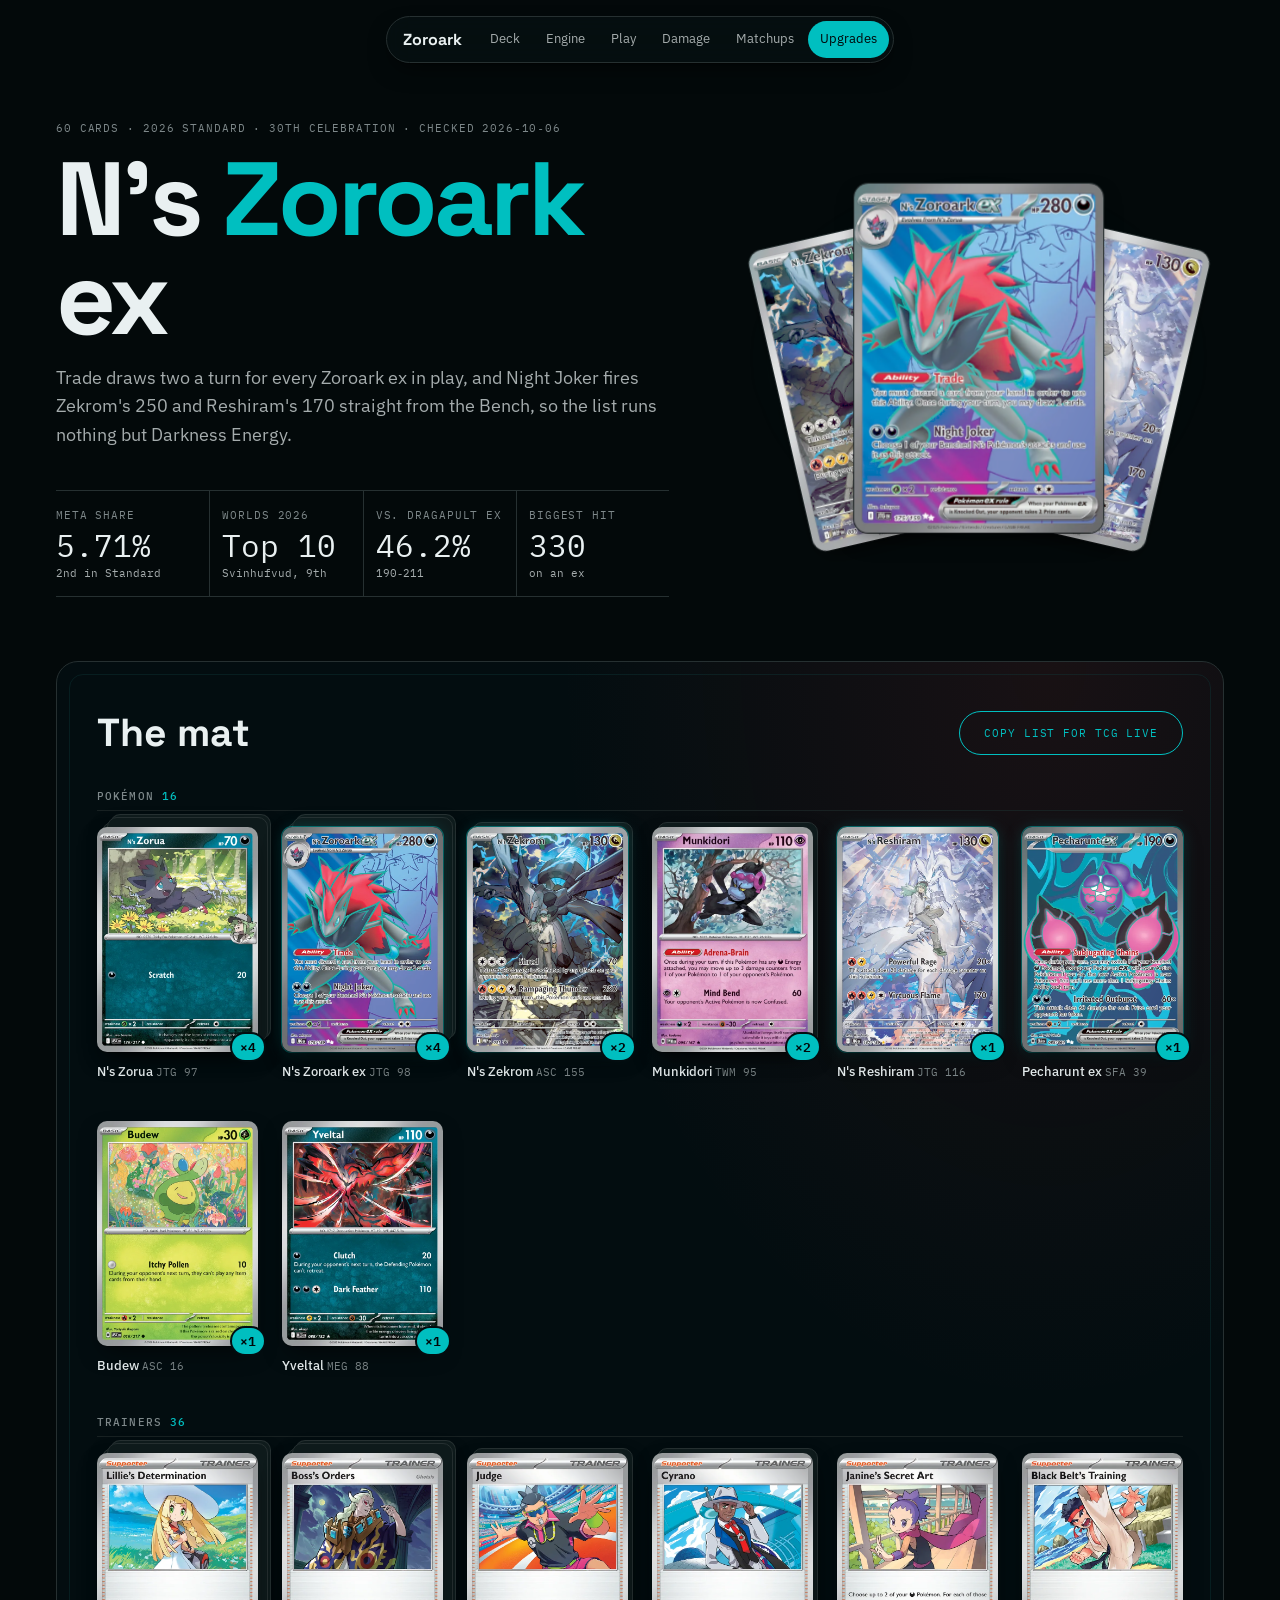
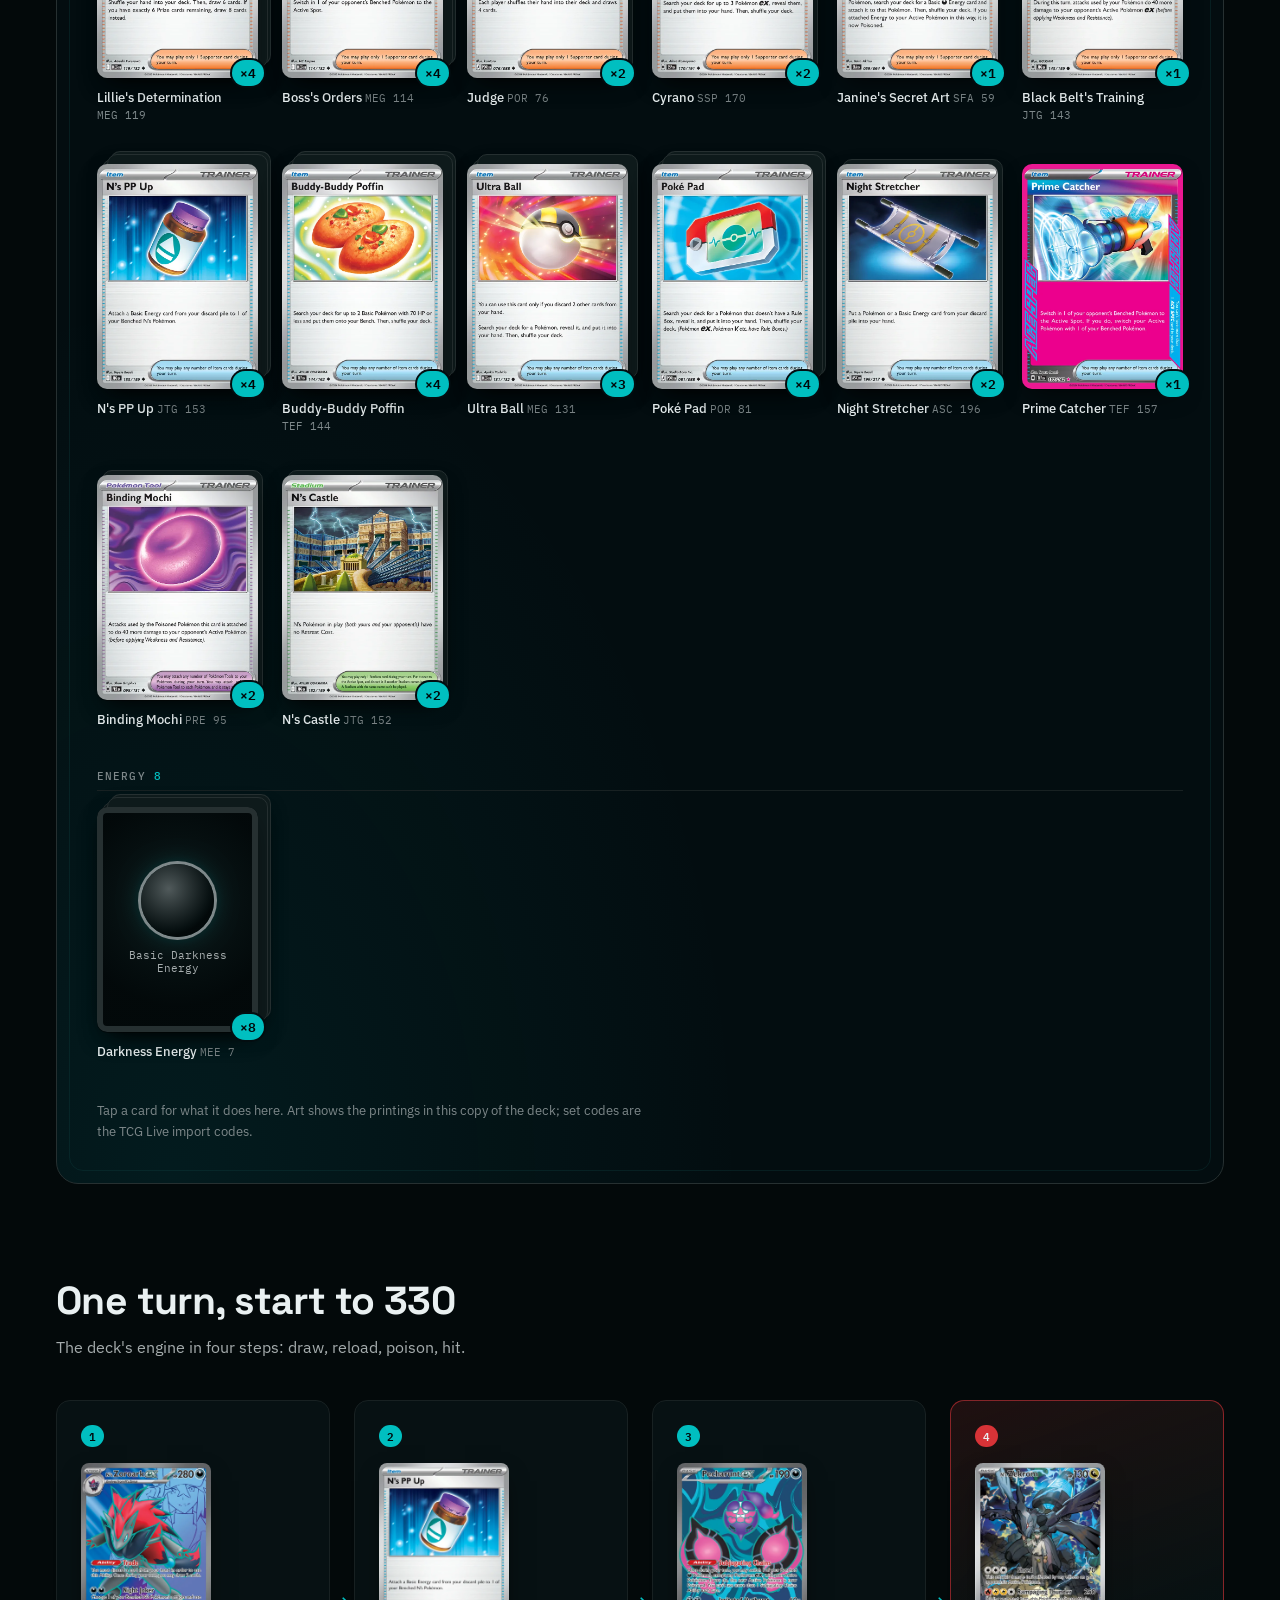
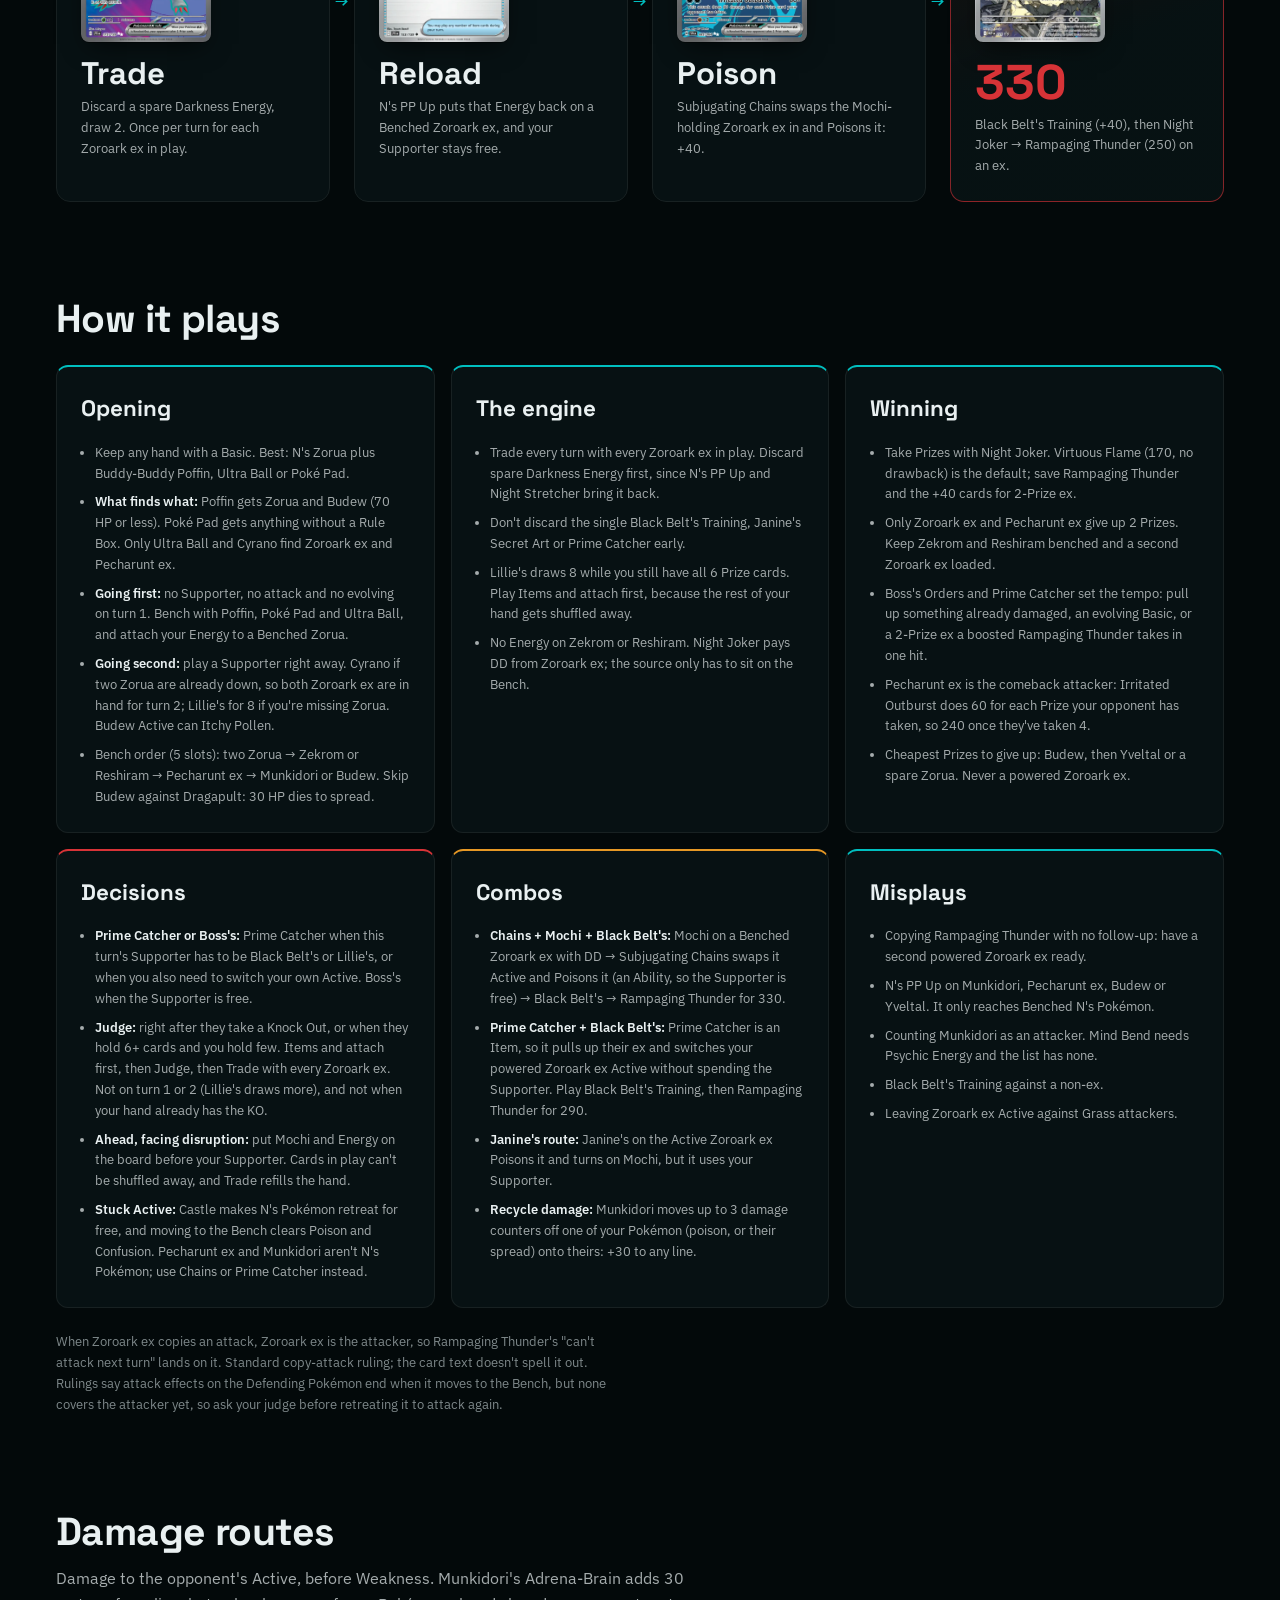
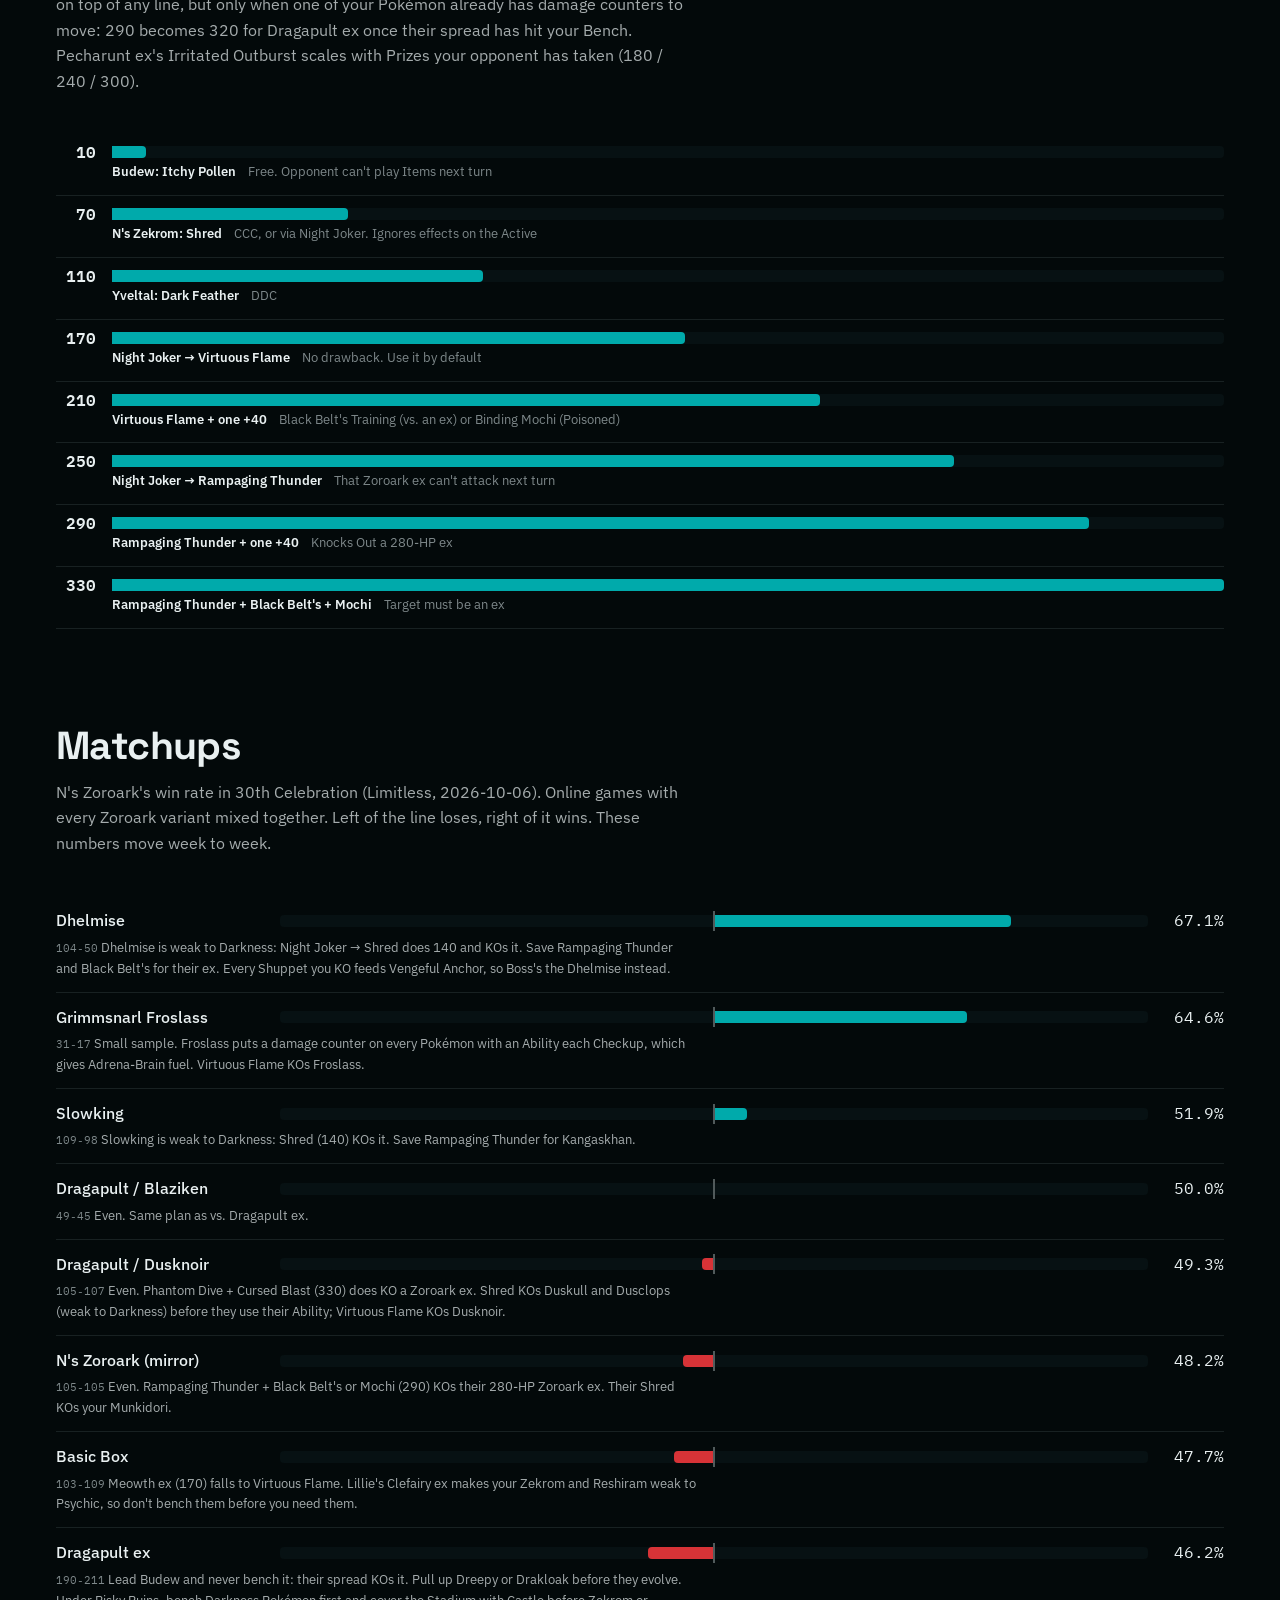
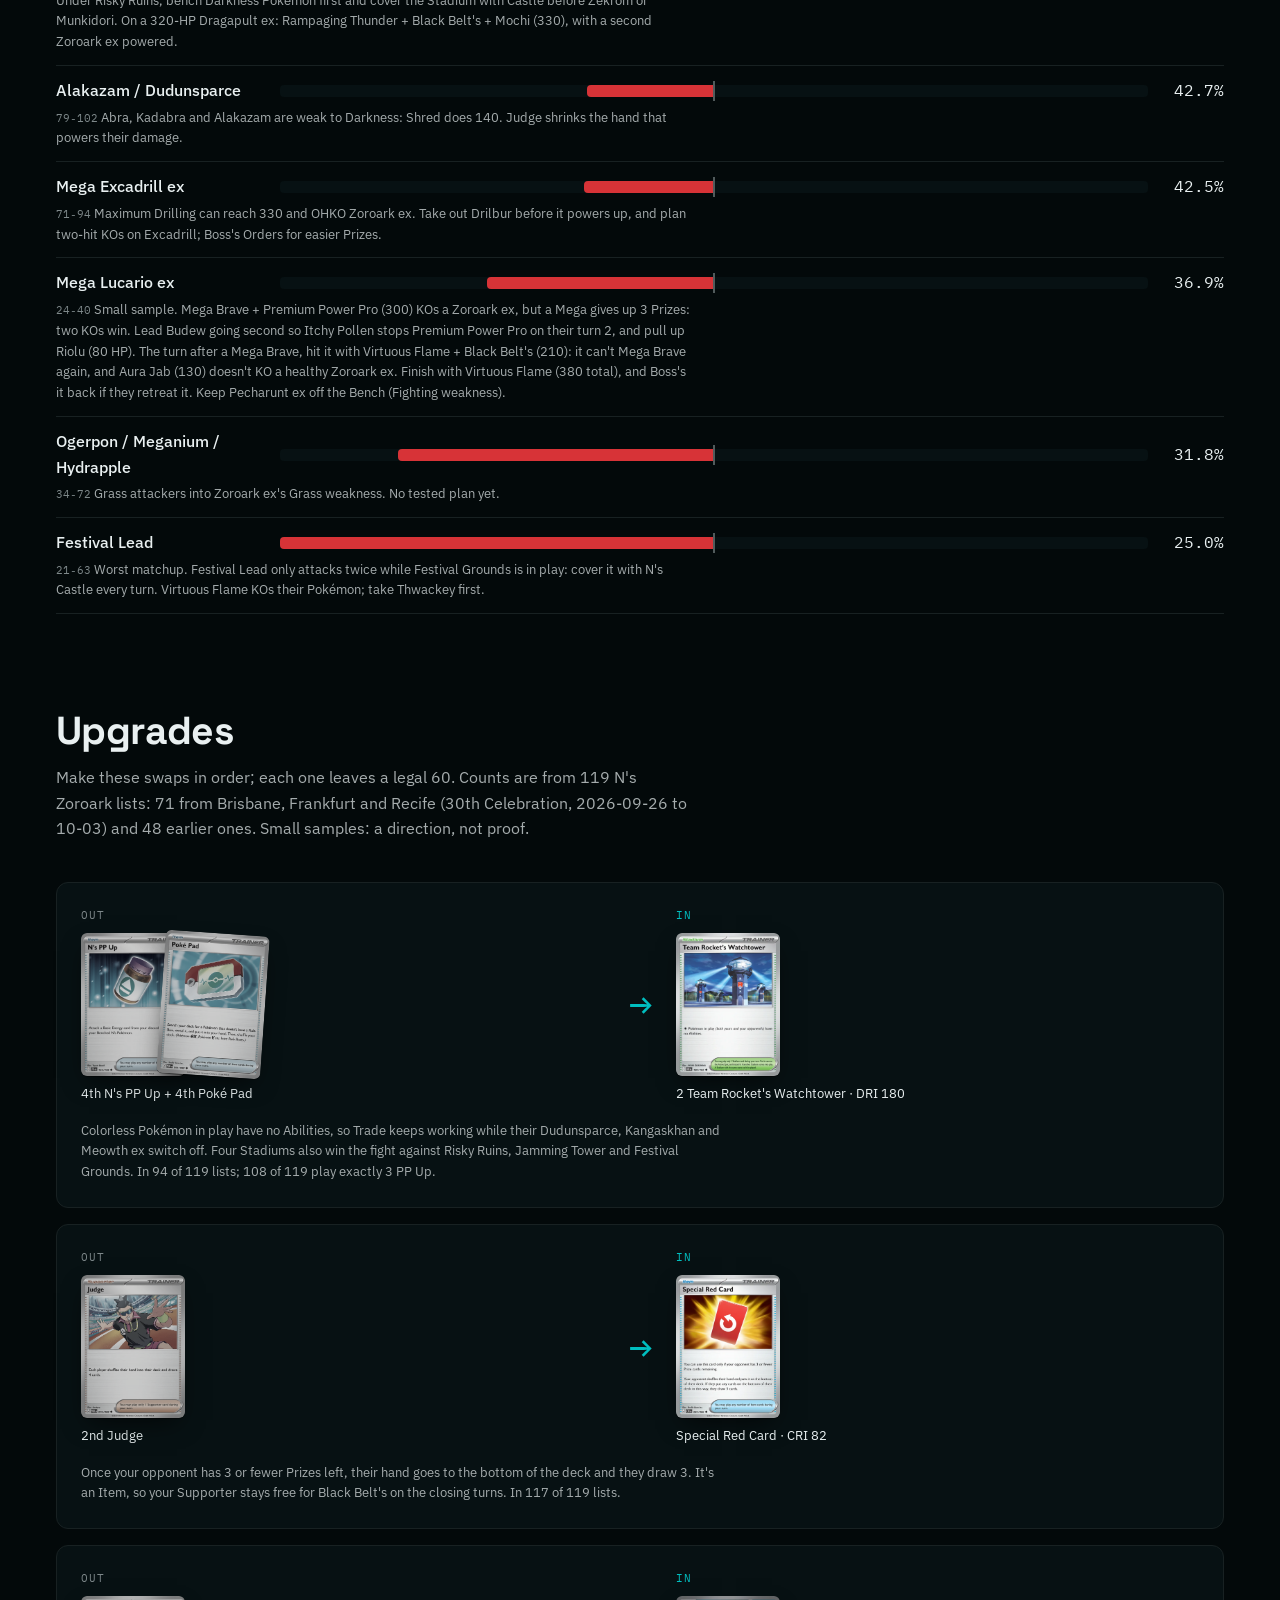
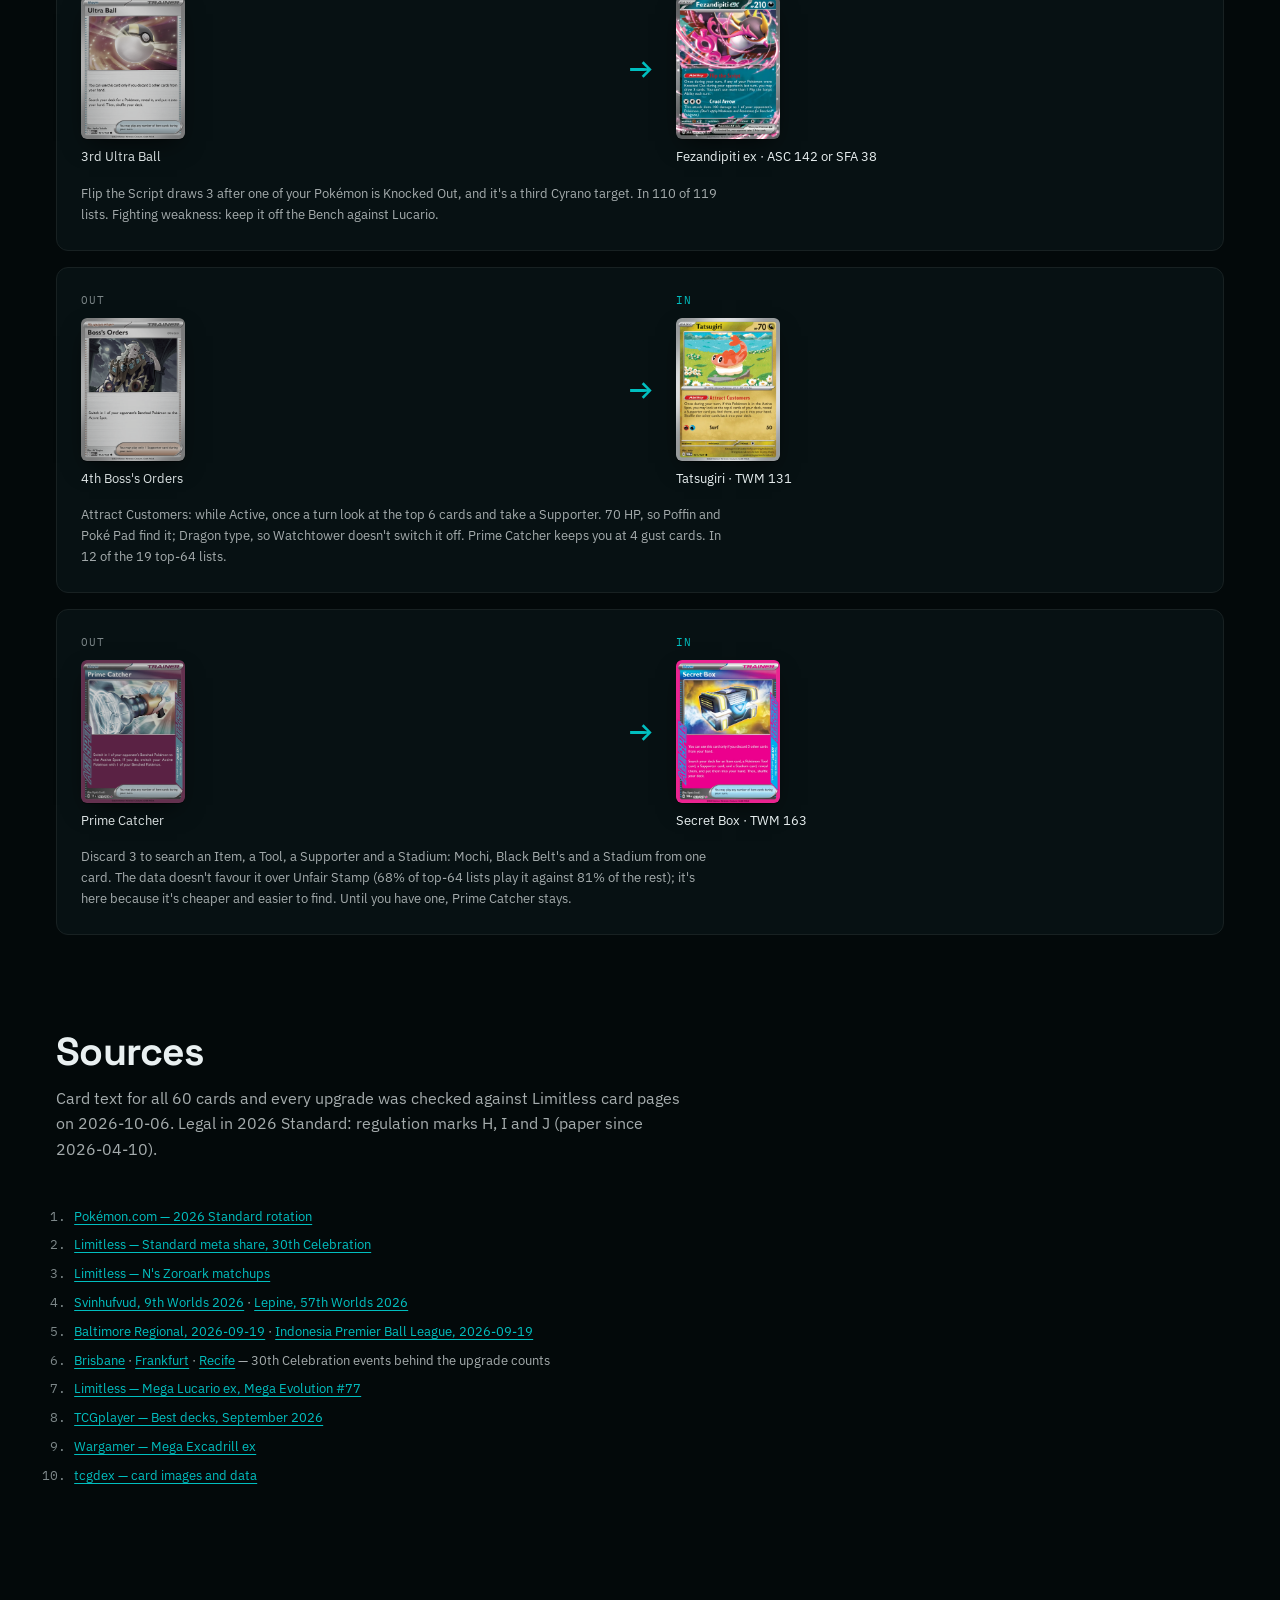
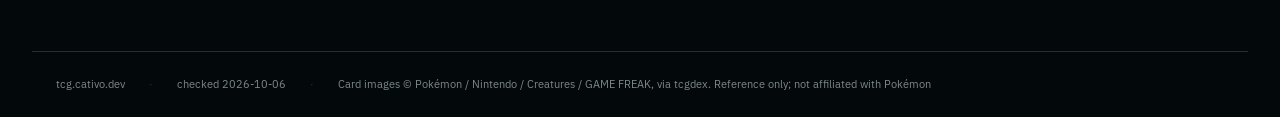
==== commit 43c1be44: "📝 content: move the guide to 30th Celebration data 30th Celebration has been the live format since 2" ====
--- a/site/index.html
+++ b/site/index.html
@@ -4,7 +4,7 @@
   <meta charset="utf-8">
   <meta name="viewport" content="width=device-width, initial-scale=1">
   <title>N's Zoroark ex · Deck Guide</title>
-  <meta name="description" content="The 60 cards of an N's Zoroark ex build, laid out on the mat, with strategy, damage routes, matchups and upgrades for 2026 Standard after Pitch Black.">
+  <meta name="description" content="The 60 cards of an N's Zoroark ex build, laid out on the mat, with strategy, damage routes, matchups and upgrades for 2026 Standard (30th Celebration).">
   <link rel="icon" href="data:image/svg+xml,%3Csvg xmlns='http://www.w3.org/2000/svg' viewBox='0 0 32 32'%3E%3Crect width='32' height='32' rx='6' fill='%23101b1d'/%3E%3Cpath d='M8 22 L16 8 L24 22' fill='none' stroke='%235fd0c9' stroke-width='2.4' stroke-linecap='round' stroke-linejoin='round'/%3E%3C/svg%3E">
   <link rel="preconnect" href="https://fonts.googleapis.com">
   <link rel="preconnect" href="https://fonts.gstatic.com" crossorigin>
@@ -27,16 +27,16 @@
   <main id="top">
     <header class="masthead">
       <div class="masthead__text">
-      <p class="masthead__line">60 cards · 2026 Standard · after Pitch Black · checked 2026‑10‑06</p>
+      <p class="masthead__line">60 cards · 2026 Standard · 30th Celebration · checked 2026‑10‑06</p>
       <h1 class="masthead__title">N's <span class="accent">Zoroark</span> ex</h1>
       <p class="masthead__dek">
         Trade draws two a turn for every Zoroark ex in play, and Night Joker fires Zekrom's 250 and
         Reshiram's 170 straight from the Bench, so the list runs nothing but Darkness Energy.
       </p>
       <dl class="stats">
-        <div class="stats__cell"><dt>Meta share</dt><dd>5.42%<small>5th in Standard</small></dd></div>
+        <div class="stats__cell"><dt>Meta share</dt><dd>5.71%<small>2nd in Standard</small></dd></div>
         <div class="stats__cell"><dt>Worlds 2026</dt><dd>Top 10<small>Svinhufvud, 9th</small></dd></div>
-        <div class="stats__cell"><dt>vs. Dragapult ex</dt><dd>46.8%<small>473‑514</small></dd></div>
+        <div class="stats__cell"><dt>vs. Dragapult ex</dt><dd>46.2%<small>190‑211</small></dd></div>
         <div class="stats__cell"><dt>Biggest hit</dt><dd>330<small>on an ex</small></dd></div>
       </dl>
       </div>
@@ -344,13 +344,12 @@
             <li><strong>Prime Catcher + Black Belt's:</strong> Prime Catcher is an Item, so it pulls up their ex and switches your powered Zoroark ex Active without spending the Supporter. Play Black Belt's Training, then Rampaging Thunder for 290.</li>
             <li><strong>Janine's route:</strong> Janine's on the Active Zoroark ex Poisons it and turns on Mochi, but it uses your Supporter.</li>
             <li><strong>Recycle damage:</strong> Munkidori moves up to 3 damage counters off one of your Pokémon (poison, or their spread) onto theirs: +30 to any line.</li>
-            <li><strong>Reset after Rampaging Thunder:</strong> next turn, retreat the tired Zoroark ex for free with Castle, then Chains brings it back Active. Going to the Bench ends the "can't attack" effect, and Chains Poisons it for Mochi.</li>
           </ul>
         </article>
         <article class="panel">
           <h3 class="panel__title">Misplays</h3>
           <ul class="panel__list">
-            <li>Copying Rampaging Thunder with no follow-up: a second powered Zoroark ex, or Castle plus Chains to reset the first.</li>
+            <li>Copying Rampaging Thunder with no follow-up: have a second powered Zoroark ex ready.</li>
             <li>N's PP Up on Munkidori, Pecharunt ex, Budew or Yveltal. It only reaches Benched N's Pokémon.</li>
             <li>Counting Munkidori as an attacker. Mind Bend needs Psychic Energy and the list has none.</li>
             <li>Black Belt's Training against a non-ex.</li>
@@ -358,12 +357,12 @@
           </ul>
         </article>
       </div>
-      <p class="aside">When Zoroark ex copies an attack, Zoroark ex is the attacker, so Rampaging Thunder's "can't attack next turn" lands on it. Standard copy-attack ruling; the card text doesn't spell it out. Like any attack effect, it ends when that Zoroark ex moves to the Bench.</p>
+      <p class="aside">When Zoroark ex copies an attack, Zoroark ex is the attacker, so Rampaging Thunder's "can't attack next turn" lands on it. Standard copy-attack ruling; the card text doesn't spell it out. Rulings say attack effects on the Defending Pokémon end when it moves to the Bench, but none covers the attacker yet, so ask your judge before retreating it to attack again.</p>
     </section>
 
     <section id="damage" aria-labelledby="damage-title">
       <h2 id="damage-title" class="section-title">Damage routes</h2>
-      <p class="section-dek">Damage to the opponent's Active, before Weakness. Munkidori's Adrena-Brain adds 30 on top of any line: 290 becomes 320 for Dragapult ex, 330 becomes 360 for Mega Lucario ex. Pecharunt ex's Irritated Outburst scales with Prizes your opponent has taken (180 / 240 / 300).</p>
+      <p class="section-dek">Damage to the opponent's Active, before Weakness. Munkidori's Adrena-Brain adds 30 on top of any line, but only when one of your Pokémon already has damage counters to move: 290 becomes 320 for Dragapult ex once their spread has hit your Bench. Pecharunt ex's Irritated Outburst scales with Prizes your opponent has taken (180 / 240 / 300).</p>
       <ol class="bars" role="list">
             <li class="bar" style="--v:0.0303">
               <span class="bar__value">10</span>
@@ -410,117 +409,136 @@
 
     <section id="matchups" aria-labelledby="mu-title">
       <h2 id="mu-title" class="section-title">Matchups</h2>
-      <p class="section-dek">N's Zoroark's win rate against the field after Pitch Black (Limitless, 2026‑10‑06). Left of the line loses, right of it wins. These numbers move week to week.</p>
+      <p class="section-dek">N's Zoroark's win rate in 30th Celebration (Limitless, 2026‑10‑06). Online games with every Zoroark variant mixed together. Left of the line loses, right of it wins. These numbers move week to week.</p>
       <ul class="mus" role="list">
-            <li class="mu mu--pos" style="--d:0.4880">
+            <li class="mu mu--pos" style="--d:0.6840">
               <span class="mu__name">Dhelmise</span>
-              <span class="mu__chart" role="img" aria-label="62.2% win rate"><span class="mu__mid"></span><span class="mu__fill"></span></span>
-              <span class="mu__pct">62.2%</span>
-              <span class="mu__plan"><span class="mu__rec">294‑170</span> Favourable. Virtuous Flame trades with their attackers; save Rampaging Thunder and Black Belt&#x27;s for an ex. Don&#x27;t bench spare 1-Prize Pokémon.</span>
-            </li>
-            <li class="mu mu--pos" style="--d:0.1880">
+              <span class="mu__chart" role="img" aria-label="67.1% win rate"><span class="mu__mid"></span><span class="mu__fill"></span></span>
+              <span class="mu__pct">67.1%</span>
+              <span class="mu__plan"><span class="mu__rec">104‑50</span> Dhelmise is weak to Darkness: Night Joker → Shred does 140 and KOs it. Save Rampaging Thunder and Black Belt&#x27;s for their ex. Every Shuppet you KO feeds Vengeful Anchor, so Boss&#x27;s the Dhelmise instead.</span>
+            </li>
+            <li class="mu mu--pos" style="--d:0.5840">
+              <span class="mu__name">Grimmsnarl Froslass</span>
+              <span class="mu__chart" role="img" aria-label="64.6% win rate"><span class="mu__mid"></span><span class="mu__fill"></span></span>
+              <span class="mu__pct">64.6%</span>
+              <span class="mu__plan"><span class="mu__rec">31‑17</span> Small sample. Froslass puts a damage counter on every Pokémon with an Ability each Checkup, which gives Adrena-Brain fuel. Virtuous Flame KOs Froslass.</span>
+            </li>
+            <li class="mu mu--pos" style="--d:0.0760">
+              <span class="mu__name">Slowking</span>
+              <span class="mu__chart" role="img" aria-label="51.9% win rate"><span class="mu__mid"></span><span class="mu__fill"></span></span>
+              <span class="mu__pct">51.9%</span>
+              <span class="mu__plan"><span class="mu__rec">109‑98</span> Slowking is weak to Darkness: Shred (140) KOs it. Save Rampaging Thunder for Kangaskhan.</span>
+            </li>
+            <li class="mu mu--pos" style="--d:0.0000">
+              <span class="mu__name">Dragapult / Blaziken</span>
+              <span class="mu__chart" role="img" aria-label="50.0% win rate"><span class="mu__mid"></span><span class="mu__fill"></span></span>
+              <span class="mu__pct">50.0%</span>
+              <span class="mu__plan"><span class="mu__rec">49‑45</span> Even. Same plan as vs. Dragapult ex.</span>
+            </li>
+            <li class="mu mu--neg" style="--d:0.0280">
               <span class="mu__name">Dragapult / Dusknoir</span>
-              <span class="mu__chart" role="img" aria-label="54.7% win rate"><span class="mu__mid"></span><span class="mu__fill"></span></span>
-              <span class="mu__pct">54.7%</span>
-              <span class="mu__plan"><span class="mu__rec">362‑294</span> Favourable. Same plan as vs. Dragapult ex.</span>
-            </li>
-            <li class="mu mu--pos" style="--d:0.1560">
-              <span class="mu__name">Dragapult / Blaziken</span>
-              <span class="mu__chart" role="img" aria-label="53.9% win rate"><span class="mu__mid"></span><span class="mu__fill"></span></span>
-              <span class="mu__pct">53.9%</span>
-              <span class="mu__plan"><span class="mu__rec">357‑290</span> Favourable. Same plan as vs. Dragapult ex.</span>
-            </li>
-            <li class="mu mu--pos" style="--d:0.0040">
-              <span class="mu__name">Grimmsnarl Froslass</span>
-              <span class="mu__chart" role="img" aria-label="50.1% win rate"><span class="mu__mid"></span><span class="mu__fill"></span></span>
-              <span class="mu__pct">50.1%</span>
-              <span class="mu__plan"><span class="mu__rec">227‑220</span> Even.</span>
-            </li>
-            <li class="mu mu--neg" style="--d:0.0240">
+              <span class="mu__chart" role="img" aria-label="49.3% win rate"><span class="mu__mid"></span><span class="mu__fill"></span></span>
+              <span class="mu__pct">49.3%</span>
+              <span class="mu__plan"><span class="mu__rec">105‑107</span> Even. Phantom Dive + Cursed Blast (330) does KO a Zoroark ex. Shred KOs Duskull and Dusclops (weak to Darkness) before they use their Ability; Virtuous Flame KOs Dusknoir.</span>
+            </li>
+            <li class="mu mu--neg" style="--d:0.0720">
               <span class="mu__name">N&#x27;s Zoroark (mirror)</span>
-              <span class="mu__chart" role="img" aria-label="49.4% win rate"><span class="mu__mid"></span><span class="mu__fill"></span></span>
-              <span class="mu__pct">49.4%</span>
-              <span class="mu__plan"><span class="mu__rec">308‑308</span> Even. Prime Catcher + Black Belt&#x27;s + Rampaging Thunder (290) KOs their 280-HP Zoroark ex.</span>
-            </li>
-            <li class="mu mu--neg" style="--d:0.1280">
+              <span class="mu__chart" role="img" aria-label="48.2% win rate"><span class="mu__mid"></span><span class="mu__fill"></span></span>
+              <span class="mu__pct">48.2%</span>
+              <span class="mu__plan"><span class="mu__rec">105‑105</span> Even. Rampaging Thunder + Black Belt&#x27;s or Mochi (290) KOs their 280-HP Zoroark ex. Their Shred KOs your Munkidori.</span>
+            </li>
+            <li class="mu mu--neg" style="--d:0.0920">
+              <span class="mu__name">Basic Box</span>
+              <span class="mu__chart" role="img" aria-label="47.7% win rate"><span class="mu__mid"></span><span class="mu__fill"></span></span>
+              <span class="mu__pct">47.7%</span>
+              <span class="mu__plan"><span class="mu__rec">103‑109</span> Meowth ex (170) falls to Virtuous Flame. Lillie&#x27;s Clefairy ex makes your Zekrom and Reshiram weak to Psychic, so don&#x27;t bench them before you need them.</span>
+            </li>
+            <li class="mu mu--neg" style="--d:0.1520">
               <span class="mu__name">Dragapult ex</span>
-              <span class="mu__chart" role="img" aria-label="46.8% win rate"><span class="mu__mid"></span><span class="mu__fill"></span></span>
-              <span class="mu__pct">46.8%</span>
-              <span class="mu__plan"><span class="mu__rec">473‑514</span> Pull up Dreepy or Drakloak before they evolve. On a 320-HP Dragapult ex: Rampaging Thunder + Black Belt&#x27;s (290), then Adrena-Brain moves 3 of their spread counters over for the KO. Keep a second Zoroark ex powered; Phantom Dive (200) doesn&#x27;t KO one.</span>
-            </li>
-            <li class="mu mu--neg" style="--d:0.1440">
-              <span class="mu__name">Slowking</span>
-              <span class="mu__chart" role="img" aria-label="46.4% win rate"><span class="mu__mid"></span><span class="mu__fill"></span></span>
-              <span class="mu__pct">46.4%</span>
-              <span class="mu__plan"><span class="mu__rec">297‑337</span> A 1-Prize copy-attack deck, so Virtuous Flame is usually right. Save Rampaging Thunder.</span>
-            </li>
-            <li class="mu mu--neg" style="--d:0.2720">
+              <span class="mu__chart" role="img" aria-label="46.2% win rate"><span class="mu__mid"></span><span class="mu__fill"></span></span>
+              <span class="mu__pct">46.2%</span>
+              <span class="mu__plan"><span class="mu__rec">190‑211</span> Lead Budew and never bench it: their spread KOs it. Pull up Dreepy or Drakloak before they evolve. Under Risky Ruins, bench Darkness Pokémon first and cover the Stadium with Castle before Zekrom or Munkidori. On a 320-HP Dragapult ex: Rampaging Thunder + Black Belt&#x27;s + Mochi (330), with a second Zoroark ex powered.</span>
+            </li>
+            <li class="mu mu--neg" style="--d:0.2920">
               <span class="mu__name">Alakazam / Dudunsparce</span>
-              <span class="mu__chart" role="img" aria-label="43.2% win rate"><span class="mu__mid"></span><span class="mu__fill"></span></span>
-              <span class="mu__pct">43.2%</span>
-              <span class="mu__plan"><span class="mu__rec">316‑406</span> Lillie&#x27;s for 8 early, Boss&#x27;s Orders on key support Pokémon.</span>
+              <span class="mu__chart" role="img" aria-label="42.7% win rate"><span class="mu__mid"></span><span class="mu__fill"></span></span>
+              <span class="mu__pct">42.7%</span>
+              <span class="mu__plan"><span class="mu__rec">79‑102</span> Abra, Kadabra and Alakazam are weak to Darkness: Shred does 140. Judge shrinks the hand that powers their damage.</span>
             </li>
             <li class="mu mu--neg" style="--d:0.3000">
               <span class="mu__name">Mega Excadrill ex</span>
               <span class="mu__chart" role="img" aria-label="42.5% win rate"><span class="mu__mid"></span><span class="mu__fill"></span></span>
               <span class="mu__pct">42.5%</span>
-              <span class="mu__plan"><span class="mu__rec">334‑447</span> Maximum Drilling can reach 330 and OHKO Zoroark ex. Plan two-hit KOs; Boss&#x27;s Orders for easier Prizes.</span>
-            </li>
-            <li class="mu mu--neg" style="--d:0.3320">
+              <span class="mu__plan"><span class="mu__rec">71‑94</span> Maximum Drilling can reach 330 and OHKO Zoroark ex. Take out Drilbur before it powers up, and plan two-hit KOs on Excadrill; Boss&#x27;s Orders for easier Prizes.</span>
+            </li>
+            <li class="mu mu--neg" style="--d:0.5240">
               <span class="mu__name">Mega Lucario ex</span>
-              <span class="mu__chart" role="img" aria-label="41.7% win rate"><span class="mu__mid"></span><span class="mu__fill"></span></span>
-              <span class="mu__pct">41.7%</span>
-              <span class="mu__plan"><span class="mu__rec">95‑128</span> Expect each Zoroark ex to fall in one hit (Mega Brave 270 + Premium Power Pro 30). It&#x27;s a race you can win: a Mega gives up 3 Prizes, so two KOs end it. Gust Riolu before it evolves. Mega Brave can&#x27;t be used two turns in a row, so answer on that turn: 330 + Adrena-Brain (360), or two Virtuous Flames (340). Keep Pecharunt ex off the Bench (Fighting weakness). Budew&#x27;s Item lock only covers the turn it attacks, so it&#x27;s a turn-1 play, not a shield.</span>
-            </li>
-            <li class="mu mu--neg" style="--d:0.6640">
+              <span class="mu__chart" role="img" aria-label="36.9% win rate"><span class="mu__mid"></span><span class="mu__fill"></span></span>
+              <span class="mu__pct">36.9%</span>
+              <span class="mu__plan"><span class="mu__rec">24‑40</span> Small sample. Mega Brave + Premium Power Pro (300) KOs a Zoroark ex, but a Mega gives up 3 Prizes: two KOs win. Lead Budew going second so Itchy Pollen stops Premium Power Pro on their turn 2, and pull up Riolu (80 HP). The turn after a Mega Brave, hit it with Virtuous Flame + Black Belt&#x27;s (210): it can&#x27;t Mega Brave again, and Aura Jab (130) doesn&#x27;t KO a healthy Zoroark ex. Finish with Virtuous Flame (380 total), and Boss&#x27;s it back if they retreat it. Keep Pecharunt ex off the Bench (Fighting weakness).</span>
+            </li>
+            <li class="mu mu--neg" style="--d:0.7280">
+              <span class="mu__name">Ogerpon / Meganium / Hydrapple</span>
+              <span class="mu__chart" role="img" aria-label="31.8% win rate"><span class="mu__mid"></span><span class="mu__fill"></span></span>
+              <span class="mu__pct">31.8%</span>
+              <span class="mu__plan"><span class="mu__rec">34‑72</span> Grass attackers into Zoroark ex&#x27;s Grass weakness. No tested plan yet.</span>
+            </li>
+            <li class="mu mu--neg" style="--d:1.0000">
               <span class="mu__name">Festival Lead</span>
-              <span class="mu__chart" role="img" aria-label="33.4% win rate"><span class="mu__mid"></span><span class="mu__fill"></span></span>
-              <span class="mu__pct">33.4%</span>
-              <span class="mu__plan"><span class="mu__rec">198‑391</span> Worst matchup: 1-Prize Grass attackers into Zoroark ex&#x27;s Grass weakness. Keep Zoroark ex benched; Budew and Yveltal slow them down.</span>
+              <span class="mu__chart" role="img" aria-label="25.0% win rate"><span class="mu__mid"></span><span class="mu__fill"></span></span>
+              <span class="mu__pct">25.0%</span>
+              <span class="mu__plan"><span class="mu__rec">21‑63</span> Worst matchup. Festival Lead only attacks twice while Festival Grounds is in play: cover it with N&#x27;s Castle every turn. Virtuous Flame KOs their Pokémon; take Thwackey first.</span>
             </li>
       </ul>
     </section>
 
     <section id="upgrades" aria-labelledby="up-title">
       <h2 id="up-title" class="section-title">Upgrades</h2>
-      <p class="section-dek">Make these swaps in order, one at a time. Counts are out of 13 N's Zoroark lists from 2026‑09‑19 (Baltimore Regional and Indonesia Premier Ball League): one weekend, so treat them as a direction, not proof.</p>
+      <p class="section-dek">Make these swaps in order; each one leaves a legal 60. Counts are from 119 N's Zoroark lists: 71 from Brisbane, Frankfurt and Recife (30th Celebration, 2026‑09‑26 to 10‑03) and 48 earlier ones. Small samples: a direction, not proof.</p>
       <ol class="swaps" role="list">
           <li class="swap">
-            <div class="swap__side swap__side--out"><span class="swap__tag">Out</span><div class="swap__cards"><img class="swap__img" src="img/cards/ns-pp-up.webp" alt="N&#x27;s PP Up" loading="lazy" width="600" height="825"></div><span class="swap__name">4th N&#x27;s PP Up</span></div>
+            <div class="swap__side swap__side--out"><span class="swap__tag">Out</span><div class="swap__cards"><img class="swap__img" src="img/cards/ns-pp-up.webp" alt="N&#x27;s PP Up" loading="lazy" width="600" height="825"><img class="swap__img" src="img/cards/poke-pad.webp" alt="Poké Pad" loading="lazy" width="600" height="825"></div><span class="swap__name">4th N&#x27;s PP Up + 4th Poké Pad</span></div>
             <span class="swap__arrow" aria-hidden="true">→</span>
-            <div class="swap__side swap__side--in"><span class="swap__tag">In</span><div class="swap__cards"><img class="swap__img" src="img/cards/fezandipiti-ex.webp" alt="Fezandipiti ex" loading="lazy" width="600" height="825"></div><span class="swap__name">Fezandipiti ex · SFA 38</span></div>
-            <p class="swap__why">Flip the Script draws 3 after one of your Pokémon is Knocked Out. Darkness type, so Subjugating Chains and Janine&#x27;s reach it; a third Cyrano target. In 12 of 13 lists, and all 13 play exactly 3 PP Up. Fighting weakness: keep it off the Bench against Lucario.</p>
+            <div class="swap__side swap__side--in"><span class="swap__tag">In</span><div class="swap__cards"><img class="swap__img" src="img/cards/team-rockets-watchtower.webp" alt="Team Rocket&#x27;s Watchtower" loading="lazy" width="600" height="825"></div><span class="swap__name">2 Team Rocket&#x27;s Watchtower · DRI 180</span></div>
+            <p class="swap__why">Colorless Pokémon in play have no Abilities, so Trade keeps working while their Dudunsparce, Kangaskhan and Meowth ex switch off. Four Stadiums also win the fight against Risky Ruins, Jamming Tower and Festival Grounds. In 94 of 119 lists; 108 of 119 play exactly 3 PP Up.</p>
           </li>
           <li class="swap">
             <div class="swap__side swap__side--out"><span class="swap__tag">Out</span><div class="swap__cards"><img class="swap__img" src="img/cards/judge.webp" alt="Judge" loading="lazy" width="600" height="825"></div><span class="swap__name">2nd Judge</span></div>
             <span class="swap__arrow" aria-hidden="true">→</span>
             <div class="swap__side swap__side--in"><span class="swap__tag">In</span><div class="swap__cards"><img class="swap__img" src="img/cards/special-red-card.webp" alt="Special Red Card" loading="lazy" width="600" height="825"></div><span class="swap__name">Special Red Card · CRI 82</span></div>
-            <p class="swap__why">Once your opponent has 3 or fewer Prizes left, their hand goes to the bottom of the deck and they draw 3. It&#x27;s an Item, so your Supporter stays free for Black Belt&#x27;s on the closing turns. In 12 of 13 lists; Judge is in 6.</p>
+            <p class="swap__why">Once your opponent has 3 or fewer Prizes left, their hand goes to the bottom of the deck and they draw 3. It&#x27;s an Item, so your Supporter stays free for Black Belt&#x27;s on the closing turns. In 117 of 119 lists.</p>
           </li>
           <li class="swap">
             <div class="swap__side swap__side--out"><span class="swap__tag">Out</span><div class="swap__cards"><img class="swap__img" src="img/cards/ultra-ball.webp" alt="Ultra Ball" loading="lazy" width="600" height="825"></div><span class="swap__name">3rd Ultra Ball</span></div>
             <span class="swap__arrow" aria-hidden="true">→</span>
+            <div class="swap__side swap__side--in"><span class="swap__tag">In</span><div class="swap__cards"><img class="swap__img" src="img/cards/fezandipiti-ex.webp" alt="Fezandipiti ex" loading="lazy" width="600" height="825"></div><span class="swap__name">Fezandipiti ex · ASC 142 or SFA 38</span></div>
+            <p class="swap__why">Flip the Script draws 3 after one of your Pokémon is Knocked Out, and it&#x27;s a third Cyrano target. In 110 of 119 lists. Fighting weakness: keep it off the Bench against Lucario.</p>
+          </li>
+          <li class="swap">
+            <div class="swap__side swap__side--out"><span class="swap__tag">Out</span><div class="swap__cards"><img class="swap__img" src="img/cards/bosss-orders.webp" alt="Boss&#x27;s Orders" loading="lazy" width="600" height="825"></div><span class="swap__name">4th Boss&#x27;s Orders</span></div>
+            <span class="swap__arrow" aria-hidden="true">→</span>
             <div class="swap__side swap__side--in"><span class="swap__tag">In</span><div class="swap__cards"><img class="swap__img" src="img/cards/tatsugiri.webp" alt="Tatsugiri" loading="lazy" width="600" height="825"></div><span class="swap__name">Tatsugiri · TWM 131</span></div>
-            <p class="swap__why">Attract Customers: while Active, once a turn look at the top 6 cards and take a Supporter. 70 HP, so Poffin and Poké Pad find it. Not an N&#x27;s Pokémon, so Castle doesn&#x27;t free its retreat. In 8 of 13 lists; most play 2 Ultra Ball.</p>
+            <p class="swap__why">Attract Customers: while Active, once a turn look at the top 6 cards and take a Supporter. 70 HP, so Poffin and Poké Pad find it; Dragon type, so Watchtower doesn&#x27;t switch it off. Prime Catcher keeps you at 4 gust cards. In 12 of the 19 top‑64 lists.</p>
           </li>
           <li class="swap">
             <div class="swap__side swap__side--out"><span class="swap__tag">Out</span><div class="swap__cards"><img class="swap__img" src="img/cards/prime-catcher.webp" alt="Prime Catcher" loading="lazy" width="600" height="825"></div><span class="swap__name">Prime Catcher</span></div>
             <span class="swap__arrow" aria-hidden="true">→</span>
             <div class="swap__side swap__side--in"><span class="swap__tag">In</span><div class="swap__cards"><img class="swap__img" src="img/cards/secret-box.webp" alt="Secret Box" loading="lazy" width="600" height="825"></div><span class="swap__name">Secret Box · TWM 163</span></div>
-            <p class="swap__why">Only once you can get one. Discard 3 to search an Item, a Tool, a Supporter and a Stadium: Mochi, Black Belt&#x27;s and Castle from one card. The ACE SPEC in 10 of 13 lists; Prime Catcher is in none. Until then, Prime Catcher stays.</p>
+            <p class="swap__why">Discard 3 to search an Item, a Tool, a Supporter and a Stadium: Mochi, Black Belt&#x27;s and a Stadium from one card. The data doesn&#x27;t favour it over Unfair Stamp (68% of top‑64 lists play it against 81% of the rest); it&#x27;s here because it&#x27;s cheaper and easier to find. Until you have one, Prime Catcher stays.</p>
           </li>
       </ol>
     </section>
 
     <section id="sources" aria-labelledby="src-title">
       <h2 id="src-title" class="section-title">Sources</h2>
-      <p class="section-dek">Card text for all 60 cards and the four upgrades was checked against Limitless card pages on 2026‑10‑06. Legal in 2026 Standard: regulation marks H, I and J (paper since 2026‑04‑10).</p>
+      <p class="section-dek">Card text for all 60 cards and every upgrade was checked against Limitless card pages on 2026‑10‑06. Legal in 2026 Standard: regulation marks H, I and J (paper since 2026‑04‑10).</p>
       <ol class="sources">
         <li><a class="inline-link" href="https://www.pokemon.com/us/pokemon-news/2026-pokemon-tcg-standard-format-rotation-announcement" target="_blank" rel="noopener">Pokémon.com — 2026 Standard rotation</a></li>
-        <li><a class="inline-link" href="https://play.limitlesstcg.com/decks?format=standard&amp;rotation=2026&amp;set=PBL" target="_blank" rel="noopener">Limitless — Standard meta share, Pitch Black</a></li>
-        <li><a class="inline-link" href="https://play.limitlesstcg.com/decks/n-zoroark/matchups?format=standard&amp;rotation=2026&amp;set=PBL" target="_blank" rel="noopener">Limitless — N's Zoroark matchups</a></li>
+        <li><a class="inline-link" href="https://play.limitlesstcg.com/decks?format=standard&amp;rotation=2026&amp;set=30C" target="_blank" rel="noopener">Limitless — Standard meta share, 30th Celebration</a></li>
+        <li><a class="inline-link" href="https://play.limitlesstcg.com/decks/n-zoroark/matchups?format=standard&amp;rotation=2026&amp;set=30C" target="_blank" rel="noopener">Limitless — N's Zoroark matchups</a></li>
         <li><a class="inline-link" href="https://limitlesstcg.com/decks/list/28759" target="_blank" rel="noopener">Svinhufvud, 9th Worlds 2026</a> · <a class="inline-link" href="https://limitlesstcg.com/decks/list/28800" target="_blank" rel="noopener">Lepine, 57th Worlds 2026</a></li>
-        <li><a class="inline-link" href="https://limitlesstcg.com/tournaments/577" target="_blank" rel="noopener">Baltimore Regional, 2026‑09‑19</a> · <a class="inline-link" href="https://limitlesstcg.com/tournaments/606" target="_blank" rel="noopener">Indonesia Premier Ball League, 2026‑09‑19</a> — the 13 lists behind the upgrade counts</li>
+        <li><a class="inline-link" href="https://limitlesstcg.com/tournaments/577" target="_blank" rel="noopener">Baltimore Regional, 2026‑09‑19</a> · <a class="inline-link" href="https://limitlesstcg.com/tournaments/606" target="_blank" rel="noopener">Indonesia Premier Ball League, 2026‑09‑19</a> </li>
+        <li><a class="inline-link" href="https://limitlesstcg.com/tournaments/578" target="_blank" rel="noopener">Brisbane</a> · <a class="inline-link" href="https://limitlesstcg.com/tournaments/579" target="_blank" rel="noopener">Frankfurt</a> · <a class="inline-link" href="https://limitlesstcg.com/tournaments/580" target="_blank" rel="noopener">Recife</a> — 30th Celebration events behind the upgrade counts</li>
         <li><a class="inline-link" href="https://limitlesstcg.com/cards/MEG/77" target="_blank" rel="noopener">Limitless — Mega Lucario ex, Mega Evolution #77</a></li>
         <li><a class="inline-link" href="https://www.tcgplayer.com/content/article/The-Best-Pok%C3%A9mon-TCG-Decks-Right-Now-September-2026/df18897b-3902-41b9-9eff-3b7fefd93820/" target="_blank" rel="noopener">TCGplayer — Best decks, September 2026</a></li>
         <li><a class="inline-link" href="https://www.wargamer.com/pokemon-trading-card-game/mega-excadrill-ex" target="_blank" rel="noopener">Wargamer — Mega Excadrill ex</a></li>
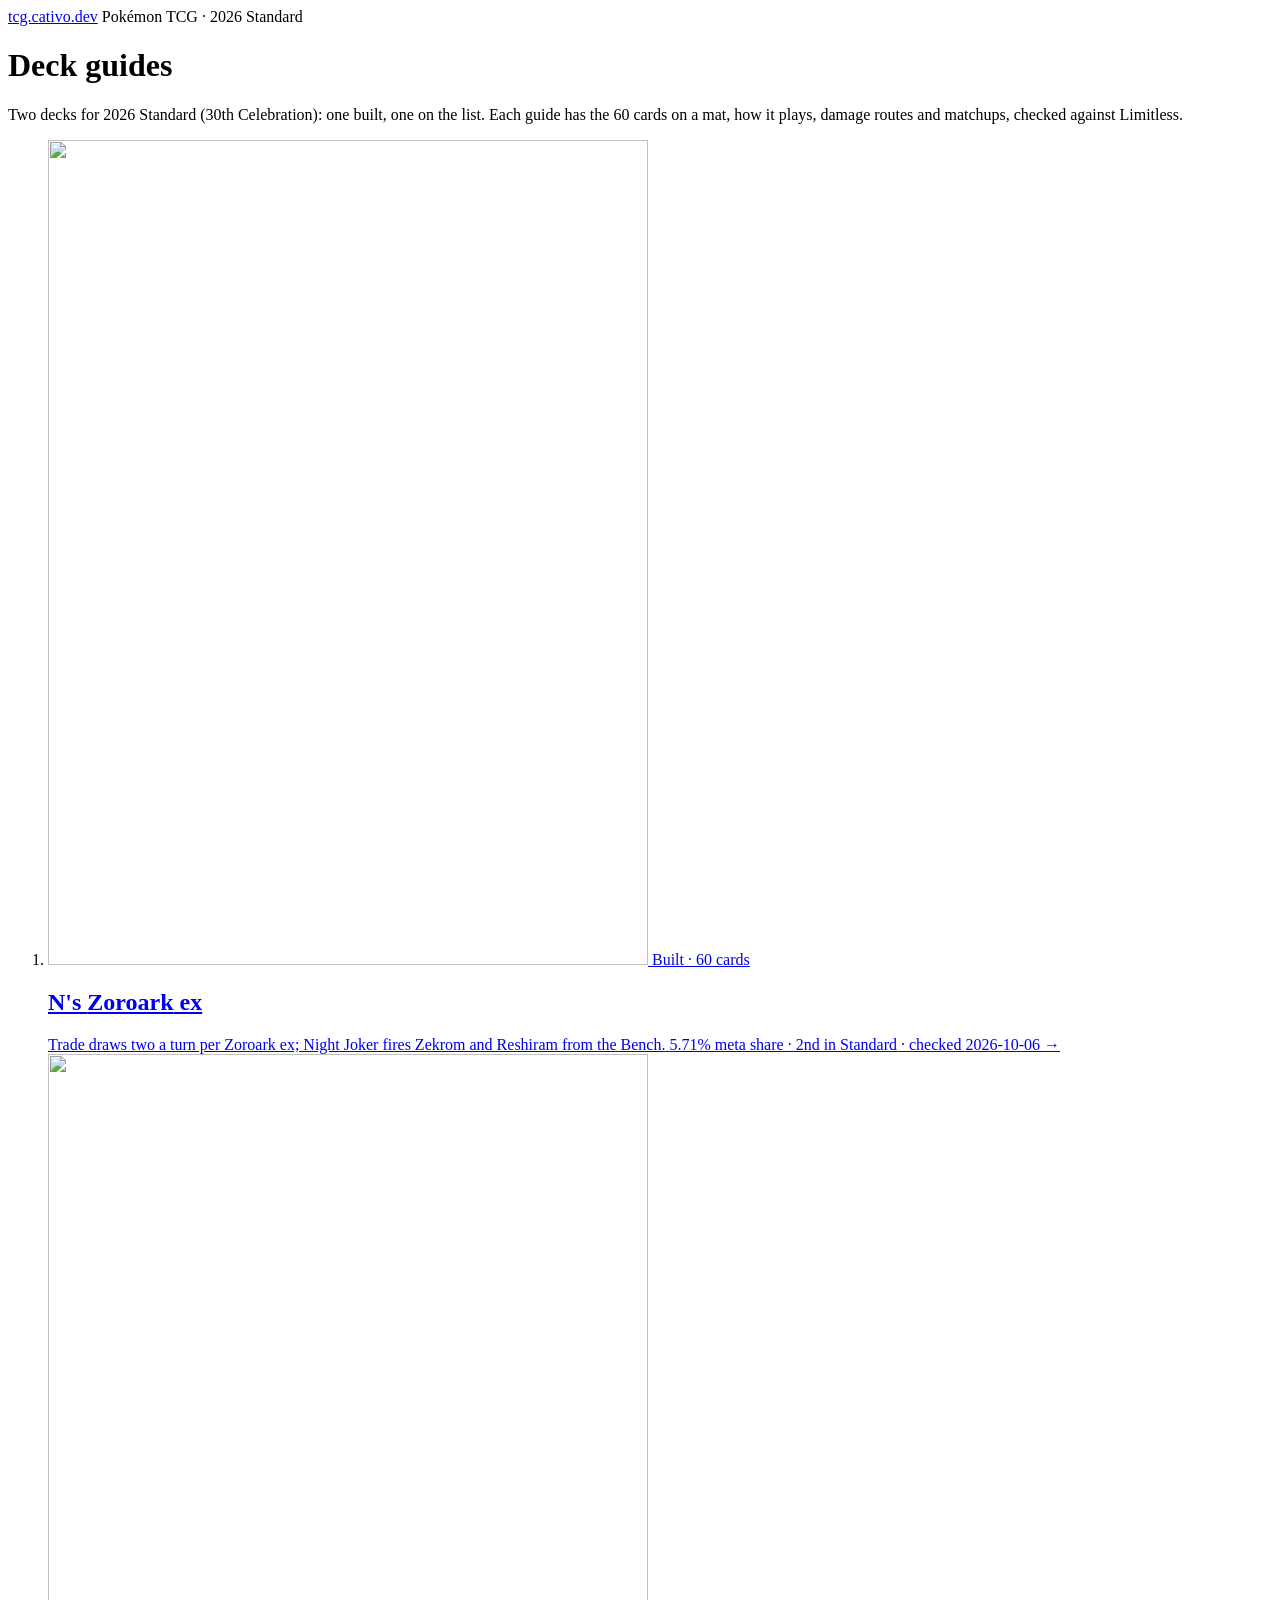
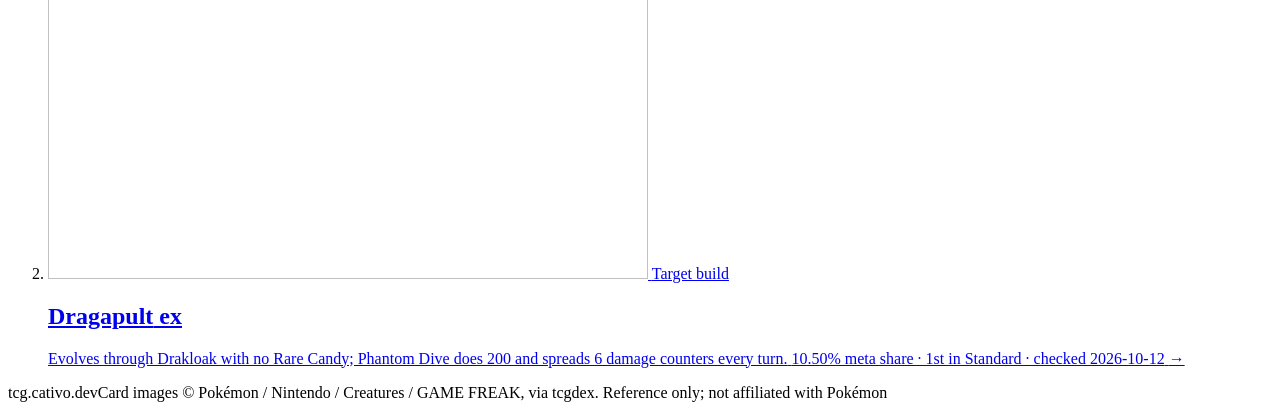
==== commit 29e0a890: "♻️ refactor: move the Zoroark guide under /zoroark/ behind a guide hub The site is about to hold a s" ====
--- a/site/index.html
+++ b/site/index.html
@@ -3,566 +3,54 @@
 <head>
   <meta charset="utf-8">
   <meta name="viewport" content="width=device-width, initial-scale=1">
-  <title>N's Zoroark ex · Deck Guide</title>
-  <meta name="description" content="The 60 cards of an N's Zoroark ex build, laid out on the mat, with strategy, damage routes, matchups and upgrades for 2026 Standard (30th Celebration).">
+  <title>Deck guides · tcg.cativo.dev</title>
+  <meta name="description" content="Pokémon TCG deck guides for 2026 Standard (30th Celebration): decklists on a playmat, strategy, damage routes, matchups and what to buy.">
   <link rel="icon" href="data:image/svg+xml,%3Csvg xmlns='http://www.w3.org/2000/svg' viewBox='0 0 32 32'%3E%3Crect width='32' height='32' rx='6' fill='%23101b1d'/%3E%3Cpath d='M8 22 L16 8 L24 22' fill='none' stroke='%235fd0c9' stroke-width='2.4' stroke-linecap='round' stroke-linejoin='round'/%3E%3C/svg%3E">
   <link rel="preconnect" href="https://fonts.googleapis.com">
   <link rel="preconnect" href="https://fonts.gstatic.com" crossorigin>
   <link href="https://fonts.googleapis.com/css2?family=Space+Grotesk:wght@500;600;700&family=IBM+Plex+Sans:wght@400;500;600;700&family=IBM+Plex+Mono:wght@400;500;600&display=swap" rel="stylesheet">
-  <link rel="stylesheet" href="css/styles.css?v=20260926b">
+  <link rel="stylesheet" href="/css/styles.css?v=20261012">
 </head>
 <body>
-  <nav class="pill" aria-label="Sections">
-    <a class="pill__mark" href="#top">Zoroark</a>
-    <div class="pill__links">
-      <a href="#deck">Deck</a>
-      <a href="#engine">Engine</a>
-      <a href="#play">Play</a>
-      <a href="#damage">Damage</a>
-      <a href="#matchups">Matchups</a>
-      <a href="#upgrades">Upgrades</a>
-    </div>
-  </nav>
+  <header class="topbar">
+    <a class="topbar__mark" href="/">tcg.cativo.dev</a>
+    <span class="topbar__meta">Pokémon TCG · 2026 Standard</span>
+  </header>
 
-  <main id="top">
-    <header class="masthead">
-      <div class="masthead__text">
-      <p class="masthead__line">60 cards · 2026 Standard · 30th Celebration · checked 2026‑10‑06</p>
-      <h1 class="masthead__title">N's <span class="accent">Zoroark</span> ex</h1>
-      <p class="masthead__dek">
-        Trade draws two a turn for every Zoroark ex in play, and Night Joker fires Zekrom's 250 and
-        Reshiram's 170 straight from the Bench, so the list runs nothing but Darkness Energy.
-      </p>
-      <dl class="stats">
-        <div class="stats__cell"><dt>Meta share</dt><dd>5.71%<small>2nd in Standard</small></dd></div>
-        <div class="stats__cell"><dt>Worlds 2026</dt><dd>Top 10<small>Svinhufvud, 9th</small></dd></div>
-        <div class="stats__cell"><dt>vs. Dragapult ex</dt><dd>46.2%<small>190‑211</small></dd></div>
-        <div class="stats__cell"><dt>Biggest hit</dt><dd>330<small>on an ex</small></dd></div>
-      </dl>
-      </div>
-      <div class="fan" aria-hidden="true">
-        <div class="fan__card fan__card--l" data-tilt><img src="img/cards/zekrom.webp" alt="" width="600" height="825" fetchpriority="high"><span class="foil"></span></div>
-        <div class="fan__card fan__card--r" data-tilt><img src="img/cards/reshiram.webp" alt="" width="600" height="825"><span class="foil"></span></div>
-        <div class="fan__card fan__card--c" data-tilt><img src="img/cards/zoroark-ex.webp" alt="" width="600" height="825" fetchpriority="high"><span class="foil"></span></div>
-      </div>
-    </header>
+  <main class="hub">
+    <h1 class="hub__title">Deck guides</h1>
+    <p class="hub__intro">Two decks for 2026 Standard (30th Celebration): one built, one on the list. Each guide has the 60 cards on a mat, how it plays, damage routes and matchups, checked against Limitless.</p>
 
-    <section id="deck" class="mat" aria-labelledby="deck-title">
-      <div class="mat__head">
-        <h2 id="deck-title" class="mat__title">The mat</h2>
-        <button class="btn" data-copy-decklist type="button">Copy list for TCG Live</button>
-      </div>
-
-      <div class="zone">
-        <h3 class="zone__title">Pokémon <span>16</span></h3>
-        <ul class="grid" role="list">
-          <li class="slot" data-stack="4">
-            <button class="card" type="button" data-card data-name="N&#x27;s Zorua" data-code="JTG 97" data-qty="4" data-role="Poffin target at 70 HP. Bench two on turn 1, because every Zoroark ex evolves from one." data-img="img/cards/zorua.webp">
-              <span class="card__face"><img src="img/cards/zorua.webp" alt="N&#x27;s Zorua" loading="lazy" decoding="async" width="600" height="825"></span>
-              <span class="card__qty">×4</span>
-            </button>
-            <span class="slot__caption"><span class="slot__name">N&#x27;s Zorua</span> <span class="slot__code">JTG 97</span></span>
-          </li>
-          <li class="slot" data-stack="4" data-foil>
-            <button class="card" type="button" data-card data-name="N&#x27;s Zoroark ex" data-code="JTG 98" data-qty="4" data-role="Trade: discard 1, draw 2, once per turn for each one in play. Night Joker (DD) uses an attack from a Benched N&#x27;s Pokémon." data-img="img/cards/zoroark-ex.webp">
-              <span class="card__face"><img src="img/cards/zoroark-ex.webp" alt="N&#x27;s Zoroark ex" loading="lazy" decoding="async" width="600" height="825"><span class="foil"></span></span>
-              <span class="card__qty">×4</span>
-            </button>
-            <span class="slot__caption"><span class="slot__name">N&#x27;s Zoroark ex</span> <span class="slot__code">JTG 98</span></span>
-          </li>
-          <li class="slot" data-stack="2" data-foil>
-            <button class="card" type="button" data-card data-name="N&#x27;s Zekrom" data-code="ASC 155" data-qty="2" data-role="Night Joker source: Rampaging Thunder for 250. Stays on the Bench and needs no Energy." data-img="img/cards/zekrom.webp">
-              <span class="card__face"><img src="img/cards/zekrom.webp" alt="N&#x27;s Zekrom" loading="lazy" decoding="async" width="600" height="825"><span class="foil"></span></span>
-              <span class="card__qty">×2</span>
-            </button>
-            <span class="slot__caption"><span class="slot__name">N&#x27;s Zekrom</span> <span class="slot__code">ASC 155</span></span>
-          </li>
-          <li class="slot" data-stack="2">
-            <button class="card" type="button" data-card data-name="Munkidori" data-code="TWM 95" data-qty="2" data-role="Adrena-Brain moves up to 3 damage counters from your Pokémon onto an opposing Pokémon. Needs a Darkness Energy attached. It can&#x27;t attack here: Mind Bend needs Psychic Energy." data-img="img/cards/munkidori.webp">
-              <span class="card__face"><img src="img/cards/munkidori.webp" alt="Munkidori" loading="lazy" decoding="async" width="600" height="825"></span>
-              <span class="card__qty">×2</span>
-            </button>
-            <span class="slot__caption"><span class="slot__name">Munkidori</span> <span class="slot__code">TWM 95</span></span>
-          </li>
-          <li class="slot" data-stack="1" data-foil>
-            <button class="card" type="button" data-card data-name="N&#x27;s Reshiram" data-code="JTG 116" data-qty="1" data-role="Night Joker source: Virtuous Flame for 170 with no drawback. Use it by default." data-img="img/cards/reshiram.webp">
-              <span class="card__face"><img src="img/cards/reshiram.webp" alt="N&#x27;s Reshiram" loading="lazy" decoding="async" width="600" height="825"><span class="foil"></span></span>
-              <span class="card__qty">×1</span>
-            </button>
-            <span class="slot__caption"><span class="slot__name">N&#x27;s Reshiram</span> <span class="slot__code">JTG 116</span></span>
-          </li>
-          <li class="slot" data-stack="1" data-foil>
-            <button class="card" type="button" data-card data-name="Pecharunt ex" data-code="SFA 39" data-qty="1" data-role="Subjugating Chains swaps in a Benched Darkness Pokémon and Poisons it. Irritated Outburst: 60 per Prize your opponent has taken." data-img="img/cards/pecharunt-ex.webp">
-              <span class="card__face"><img src="img/cards/pecharunt-ex.webp" alt="Pecharunt ex" loading="lazy" decoding="async" width="600" height="825"><span class="foil"></span></span>
-              <span class="card__qty">×1</span>
-            </button>
-            <span class="slot__caption"><span class="slot__name">Pecharunt ex</span> <span class="slot__code">SFA 39</span></span>
-          </li>
-          <li class="slot" data-stack="1">
-            <button class="card" type="button" data-card data-name="Budew" data-code="ASC 16" data-qty="1" data-role="Itchy Pollen is a free attack: 10 damage, and your opponent can&#x27;t play Items during their next turn. Only works from the Active Spot. 30 HP, free retreat." data-img="img/cards/budew.webp">
-              <span class="card__face"><img src="img/cards/budew.webp" alt="Budew" loading="lazy" decoding="async" width="600" height="825"></span>
-              <span class="card__qty">×1</span>
-            </button>
-            <span class="slot__caption"><span class="slot__name">Budew</span> <span class="slot__code">ASC 16</span></span>
-          </li>
-          <li class="slot" data-stack="1">
-            <button class="card" type="button" data-card data-name="Yveltal" data-code="MEG 88" data-qty="1" data-role="Clutch (D, 20): the Defending Pokémon can&#x27;t retreat next turn." data-img="img/cards/yveltal.webp">
-              <span class="card__face"><img src="img/cards/yveltal.webp" alt="Yveltal" loading="lazy" decoding="async" width="600" height="825"></span>
-              <span class="card__qty">×1</span>
-            </button>
-            <span class="slot__caption"><span class="slot__name">Yveltal</span> <span class="slot__code">MEG 88</span></span>
-          </li>
-        </ul>
-      </div>
-
-      <div class="zone">
-        <h3 class="zone__title">Trainers <span>36</span></h3>
-        <ul class="grid" role="list">
-          <li class="slot" data-stack="4">
-            <button class="card" type="button" data-card data-name="Lillie&#x27;s Determination" data-code="MEG 119" data-qty="4" data-role="Shuffle your hand in and draw 6, or 8 while you still have all 6 Prize cards." data-img="img/cards/lillies-determination.webp">
-              <span class="card__face"><img src="img/cards/lillies-determination.webp" alt="Lillie&#x27;s Determination" loading="lazy" decoding="async" width="600" height="825"></span>
-              <span class="card__qty">×4</span>
-            </button>
-            <span class="slot__caption"><span class="slot__name">Lillie&#x27;s Determination</span> <span class="slot__code">MEG 119</span></span>
-          </li>
-          <li class="slot" data-stack="4">
-            <button class="card" type="button" data-card data-name="Boss&#x27;s Orders" data-code="MEG 114" data-qty="4" data-role="Pull up the Benched Pokémon you want to Knock Out." data-img="img/cards/bosss-orders.webp">
-              <span class="card__face"><img src="img/cards/bosss-orders.webp" alt="Boss&#x27;s Orders" loading="lazy" decoding="async" width="600" height="825"></span>
-              <span class="card__qty">×4</span>
-            </button>
-            <span class="slot__caption"><span class="slot__name">Boss&#x27;s Orders</span> <span class="slot__code">MEG 114</span></span>
-          </li>
-          <li class="slot" data-stack="2">
-            <button class="card" type="button" data-card data-name="Judge" data-code="POR 76" data-qty="2" data-role="Both players shuffle their hand in and draw 4. Cuts a big hand down; Trade refills yours." data-img="img/cards/judge.webp">
-              <span class="card__face"><img src="img/cards/judge.webp" alt="Judge" loading="lazy" decoding="async" width="600" height="825"></span>
-              <span class="card__qty">×2</span>
-            </button>
-            <span class="slot__caption"><span class="slot__name">Judge</span> <span class="slot__code">POR 76</span></span>
-          </li>
-          <li class="slot" data-stack="2">
-            <button class="card" type="button" data-card data-name="Cyrano" data-code="SSP 170" data-qty="2" data-role="Search up to 3 Pokémon ex. In this list that means Zoroark ex and Pecharunt ex." data-img="img/cards/cyrano.webp">
-              <span class="card__face"><img src="img/cards/cyrano.webp" alt="Cyrano" loading="lazy" decoding="async" width="600" height="825"></span>
-              <span class="card__qty">×2</span>
-            </button>
-            <span class="slot__caption"><span class="slot__name">Cyrano</span> <span class="slot__code">SSP 170</span></span>
-          </li>
-          <li class="slot" data-stack="1">
-            <button class="card" type="button" data-card data-name="Janine&#x27;s Secret Art" data-code="SFA 59" data-qty="1" data-role="Darkness Energy from the deck to up to 2 Darkness Pokémon. The Active one is Poisoned." data-img="img/cards/janines-secret-art.webp">
-              <span class="card__face"><img src="img/cards/janines-secret-art.webp" alt="Janine&#x27;s Secret Art" loading="lazy" decoding="async" width="600" height="825"></span>
-              <span class="card__qty">×1</span>
-            </button>
-            <span class="slot__caption"><span class="slot__name">Janine&#x27;s Secret Art</span> <span class="slot__code">SFA 59</span></span>
-          </li>
-          <li class="slot" data-stack="1">
-            <button class="card" type="button" data-card data-name="Black Belt&#x27;s Training" data-code="JTG 143" data-qty="1" data-role="+40 this turn against your opponent&#x27;s Active Pokémon ex." data-img="img/cards/black-belts-training.webp">
-              <span class="card__face"><img src="img/cards/black-belts-training.webp" alt="Black Belt&#x27;s Training" loading="lazy" decoding="async" width="600" height="825"></span>
-              <span class="card__qty">×1</span>
-            </button>
-            <span class="slot__caption"><span class="slot__name">Black Belt&#x27;s Training</span> <span class="slot__code">JTG 143</span></span>
-          </li>
-          <li class="slot" data-stack="4">
-            <button class="card" type="button" data-card data-name="N&#x27;s PP Up" data-code="JTG 153" data-qty="4" data-role="A Basic Energy from your discard onto a Benched N&#x27;s Pokémon." data-img="img/cards/ns-pp-up.webp">
-              <span class="card__face"><img src="img/cards/ns-pp-up.webp" alt="N&#x27;s PP Up" loading="lazy" decoding="async" width="600" height="825"></span>
-              <span class="card__qty">×4</span>
-            </button>
-            <span class="slot__caption"><span class="slot__name">N&#x27;s PP Up</span> <span class="slot__code">JTG 153</span></span>
-          </li>
-          <li class="slot" data-stack="4">
-            <button class="card" type="button" data-card data-name="Buddy-Buddy Poffin" data-code="TEF 144" data-qty="4" data-role="Up to 2 Basics with 70 HP or less: N&#x27;s Zorua and Budew." data-img="img/cards/buddy-buddy-poffin.webp">
-              <span class="card__face"><img src="img/cards/buddy-buddy-poffin.webp" alt="Buddy-Buddy Poffin" loading="lazy" decoding="async" width="600" height="825"></span>
-              <span class="card__qty">×4</span>
-            </button>
-            <span class="slot__caption"><span class="slot__name">Buddy-Buddy Poffin</span> <span class="slot__code">TEF 144</span></span>
-          </li>
-          <li class="slot" data-stack="3">
-            <button class="card" type="button" data-card data-name="Ultra Ball" data-code="MEG 131" data-qty="3" data-role="Discard 2, search for any Pokémon." data-img="img/cards/ultra-ball.webp">
-              <span class="card__face"><img src="img/cards/ultra-ball.webp" alt="Ultra Ball" loading="lazy" decoding="async" width="600" height="825"></span>
-              <span class="card__qty">×3</span>
-            </button>
-            <span class="slot__caption"><span class="slot__name">Ultra Ball</span> <span class="slot__code">MEG 131</span></span>
-          </li>
-          <li class="slot" data-stack="4">
-            <button class="card" type="button" data-card data-name="Poké Pad" data-code="POR 81" data-qty="4" data-role="Search a Pokémon without a Rule Box: everything except Zoroark ex and Pecharunt ex." data-img="img/cards/poke-pad.webp">
-              <span class="card__face"><img src="img/cards/poke-pad.webp" alt="Poké Pad" loading="lazy" decoding="async" width="600" height="825"></span>
-              <span class="card__qty">×4</span>
-            </button>
-            <span class="slot__caption"><span class="slot__name">Poké Pad</span> <span class="slot__code">POR 81</span></span>
-          </li>
-          <li class="slot" data-stack="2">
-            <button class="card" type="button" data-card data-name="Night Stretcher" data-code="ASC 196" data-qty="2" data-role="A Pokémon or a Basic Energy from your discard back to your hand." data-img="img/cards/night-stretcher.webp">
-              <span class="card__face"><img src="img/cards/night-stretcher.webp" alt="Night Stretcher" loading="lazy" decoding="async" width="600" height="825"></span>
-              <span class="card__qty">×2</span>
-            </button>
-            <span class="slot__caption"><span class="slot__name">Night Stretcher</span> <span class="slot__code">ASC 196</span></span>
-          </li>
-          <li class="slot" data-stack="1">
-            <button class="card" type="button" data-card data-name="Prime Catcher" data-code="TEF 157" data-qty="1" data-role="ACE SPEC. Switch in 1 of your opponent&#x27;s Benched Pokémon, then switch your own Active. A gust that leaves your Supporter free for Black Belt&#x27;s Training." data-img="img/cards/prime-catcher.webp">
-              <span class="card__face"><img src="img/cards/prime-catcher.webp" alt="Prime Catcher" loading="lazy" decoding="async" width="600" height="825"></span>
-              <span class="card__qty">×1</span>
-            </button>
-            <span class="slot__caption"><span class="slot__name">Prime Catcher</span> <span class="slot__code">TEF 157</span></span>
-          </li>
-          <li class="slot" data-stack="2">
-            <button class="card" type="button" data-card data-name="Binding Mochi" data-code="PRE 95" data-qty="2" data-role="+40 damage while the Pokémon holding it is Poisoned." data-img="img/cards/binding-mochi.webp">
-              <span class="card__face"><img src="img/cards/binding-mochi.webp" alt="Binding Mochi" loading="lazy" decoding="async" width="600" height="825"></span>
-              <span class="card__qty">×2</span>
-            </button>
-            <span class="slot__caption"><span class="slot__name">Binding Mochi</span> <span class="slot__code">PRE 95</span></span>
-          </li>
-          <li class="slot" data-stack="2">
-            <button class="card" type="button" data-card data-name="N&#x27;s Castle" data-code="JTG 152" data-qty="2" data-role="N&#x27;s Pokémon retreat for free, for both players." data-img="img/cards/ns-castle.webp">
-              <span class="card__face"><img src="img/cards/ns-castle.webp" alt="N&#x27;s Castle" loading="lazy" decoding="async" width="600" height="825"></span>
-              <span class="card__qty">×2</span>
-            </button>
-            <span class="slot__caption"><span class="slot__name">N&#x27;s Castle</span> <span class="slot__code">JTG 152</span></span>
-          </li>
-        </ul>
-      </div>
-
-      <div class="zone">
-        <h3 class="zone__title">Energy <span>8</span></h3>
-        <ul class="grid" role="list">
-          <li class="slot" data-stack="4">
-            <button class="card" type="button" data-card data-name="Darkness Energy" data-code="MEE 7" data-qty="8" data-role="Basic Darkness Energy. Trade discards it; N&#x27;s PP Up and Night Stretcher bring it back.">
-              <span class="card__face"><span class="energy-art" aria-hidden="true"><span class="energy-art__orb"></span><span class="energy-art__label">Basic Darkness Energy</span></span></span>
-              <span class="card__qty">×8</span>
-            </button>
-            <span class="slot__caption"><span class="slot__name">Darkness Energy</span> <span class="slot__code">MEE 7</span></span>
-          </li>
-        </ul>
-      </div>
-
-      <p class="mat__note">Tap a card for what it does here. Art shows the printings in this copy of the deck; set codes are the TCG Live import codes.</p>
-      <pre id="decklist-plaintext" hidden>Pokémon: 16
-4 N&#x27;s Zorua JTG 97
-4 N&#x27;s Zoroark ex JTG 98
-2 N&#x27;s Zekrom ASC 155
-2 Munkidori TWM 95
-1 N&#x27;s Reshiram JTG 116
-1 Pecharunt ex SFA 39
-1 Budew ASC 16
-1 Yveltal MEG 88
-
-Trainer: 36
-4 Lillie&#x27;s Determination MEG 119
-4 Boss&#x27;s Orders MEG 114
-2 Judge POR 76
-2 Cyrano SSP 170
-1 Janine&#x27;s Secret Art SFA 59
-1 Black Belt&#x27;s Training JTG 143
-4 N&#x27;s PP Up JTG 153
-4 Buddy-Buddy Poffin TEF 144
-3 Ultra Ball MEG 131
-4 Poké Pad POR 81
-2 Night Stretcher ASC 196
-1 Prime Catcher TEF 157
-2 Binding Mochi PRE 95
-2 N&#x27;s Castle JTG 152
-
-Energy: 8
-8 Basic {D} Energy MEE 7
-
-Total Cards: 60</pre>
-    </section>
-
-    <section id="engine" aria-labelledby="engine-title">
-      <h2 id="engine-title" class="section-title">One turn, start to 330</h2>
-      <p class="section-dek">The deck's engine in four steps: draw, reload, poison, hit.</p>
-      <ol class="chain" role="list">
-        <li class="chain__step">
-          <span class="chain__n">1</span>
-          <img class="chain__img" src="img/cards/zoroark-ex.webp" alt="N's Zoroark ex" loading="lazy" width="600" height="825">
-          <h3 class="chain__title">Trade</h3>
-          <p class="chain__text">Discard a spare Darkness Energy, draw 2. Once per turn for each Zoroark ex in play.</p>
-        </li>
-        <li class="chain__step">
-          <span class="chain__n">2</span>
-          <img class="chain__img" src="img/cards/ns-pp-up.webp" alt="N's PP Up" loading="lazy" width="600" height="825">
-          <h3 class="chain__title">Reload</h3>
-          <p class="chain__text">N's PP Up puts that Energy back on a Benched Zoroark ex, and your Supporter stays free.</p>
-        </li>
-        <li class="chain__step">
-          <span class="chain__n">3</span>
-          <img class="chain__img" src="img/cards/pecharunt-ex.webp" alt="Pecharunt ex" loading="lazy" width="600" height="825">
-          <h3 class="chain__title">Poison</h3>
-          <p class="chain__text">Subjugating Chains swaps the Mochi-holding Zoroark ex in and Poisons it: +40.</p>
-        </li>
-        <li class="chain__step chain__step--hit">
-          <span class="chain__n">4</span>
-          <img class="chain__img" src="img/cards/zekrom.webp" alt="N's Zekrom" loading="lazy" width="600" height="825">
-          <h3 class="chain__title">330</h3>
-          <p class="chain__text">Black Belt's Training (+40), then Night Joker → Rampaging Thunder (250) on an ex.</p>
-        </li>
-      </ol>
-    </section>
-
-    <section id="play" aria-labelledby="play-title">
-      <h2 id="play-title" class="section-title">How it plays</h2>
-      <div class="panels">
-        <article class="panel">
-          <h3 class="panel__title">Opening</h3>
-          <ul class="panel__list">
-            <li>Keep any hand with a Basic. Best: N's Zorua plus Buddy-Buddy Poffin, Ultra Ball or Poké Pad.</li>
-            <li><strong>What finds what:</strong> Poffin gets Zorua and Budew (70 HP or less). Poké Pad gets anything without a Rule Box. Only Ultra Ball and Cyrano find Zoroark ex and Pecharunt ex.</li>
-            <li><strong>Going first:</strong> no Supporter, no attack and no evolving on turn 1. Bench with Poffin, Poké Pad and Ultra Ball, and attach your Energy to a Benched Zorua.</li>
-            <li><strong>Going second:</strong> play a Supporter right away. Cyrano if two Zorua are already down, so both Zoroark ex are in hand for turn 2; Lillie's for 8 if you're missing Zorua. Budew Active can Itchy Pollen.</li>
-            <li>Bench order (5 slots): two Zorua → Zekrom or Reshiram → Pecharunt ex → Munkidori or Budew. Skip Budew against Dragapult: 30 HP dies to spread.</li>
-          </ul>
-        </article>
-        <article class="panel">
-          <h3 class="panel__title">The engine</h3>
-          <ul class="panel__list">
-            <li>Trade every turn with every Zoroark ex in play. Discard spare Darkness Energy first, since N's PP Up and Night Stretcher bring it back.</li>
-            <li>Don't discard the single Black Belt's Training, Janine's Secret Art or Prime Catcher early.</li>
-            <li>Lillie's draws 8 while you still have all 6 Prize cards. Play Items and attach first, because the rest of your hand gets shuffled away.</li>
-            <li>No Energy on Zekrom or Reshiram. Night Joker pays DD from Zoroark ex; the source only has to sit on the Bench.</li>
-          </ul>
-        </article>
-        <article class="panel">
-          <h3 class="panel__title">Winning</h3>
-          <ul class="panel__list">
-            <li>Take Prizes with Night Joker. Virtuous Flame (170, no drawback) is the default; save Rampaging Thunder and the +40 cards for 2-Prize ex.</li>
-            <li>Only Zoroark ex and Pecharunt ex give up 2 Prizes. Keep Zekrom and Reshiram benched and a second Zoroark ex loaded.</li>
-            <li>Boss's Orders and Prime Catcher set the tempo: pull up something already damaged, an evolving Basic, or a 2-Prize ex a boosted Rampaging Thunder takes in one hit.</li>
-            <li>Pecharunt ex is the comeback attacker: Irritated Outburst does 60 for each Prize your opponent has taken, so 240 once they've taken 4.</li>
-            <li>Cheapest Prizes to give up: Budew, then Yveltal or a spare Zorua. Never a powered Zoroark ex.</li>
-          </ul>
-        </article>
-        <article class="panel">
-          <h3 class="panel__title">Decisions</h3>
-          <ul class="panel__list">
-            <li><strong>Prime Catcher or Boss's:</strong> Prime Catcher when this turn's Supporter has to be Black Belt's or Lillie's, or when you also need to switch your own Active. Boss's when the Supporter is free.</li>
-            <li><strong>Judge:</strong> right after they take a Knock Out, or when they hold 6+ cards and you hold few. Items and attach first, then Judge, then Trade with every Zoroark ex. Not on turn 1 or 2 (Lillie's draws more), and not when your hand already has the KO.</li>
-            <li><strong>Ahead, facing disruption:</strong> put Mochi and Energy on the board before your Supporter. Cards in play can't be shuffled away, and Trade refills the hand.</li>
-            <li><strong>Stuck Active:</strong> Castle makes N's Pokémon retreat for free, and moving to the Bench clears Poison and Confusion. Pecharunt ex and Munkidori aren't N's Pokémon; use Chains or Prime Catcher instead.</li>
-          </ul>
-        </article>
-        <article class="panel">
-          <h3 class="panel__title">Combos</h3>
-          <ul class="panel__list">
-            <li><strong>Chains + Mochi + Black Belt's:</strong> Mochi on a Benched Zoroark ex with DD → Subjugating Chains swaps it Active and Poisons it (an Ability, so the Supporter is free) → Black Belt's → Rampaging Thunder for 330.</li>
-            <li><strong>Prime Catcher + Black Belt's:</strong> Prime Catcher is an Item, so it pulls up their ex and switches your powered Zoroark ex Active without spending the Supporter. Play Black Belt's Training, then Rampaging Thunder for 290.</li>
-            <li><strong>Janine's route:</strong> Janine's on the Active Zoroark ex Poisons it and turns on Mochi, but it uses your Supporter.</li>
-            <li><strong>Recycle damage:</strong> Munkidori moves up to 3 damage counters off one of your Pokémon (poison, or their spread) onto theirs: +30 to any line.</li>
-          </ul>
-        </article>
-        <article class="panel">
-          <h3 class="panel__title">Misplays</h3>
-          <ul class="panel__list">
-            <li>Copying Rampaging Thunder with no follow-up: have a second powered Zoroark ex ready.</li>
-            <li>N's PP Up on Munkidori, Pecharunt ex, Budew or Yveltal. It only reaches Benched N's Pokémon.</li>
-            <li>Counting Munkidori as an attacker. Mind Bend needs Psychic Energy and the list has none.</li>
-            <li>Black Belt's Training against a non-ex.</li>
-            <li>Leaving Zoroark ex Active against Grass attackers.</li>
-          </ul>
-        </article>
-      </div>
-      <p class="aside">When Zoroark ex copies an attack, Zoroark ex is the attacker, so Rampaging Thunder's "can't attack next turn" lands on it. Standard copy-attack ruling; the card text doesn't spell it out. Rulings say attack effects on the Defending Pokémon end when it moves to the Bench, but none covers the attacker yet, so ask your judge before retreating it to attack again.</p>
-    </section>
-
-    <section id="damage" aria-labelledby="damage-title">
-      <h2 id="damage-title" class="section-title">Damage routes</h2>
-      <p class="section-dek">Damage to the opponent's Active, before Weakness. Munkidori's Adrena-Brain adds 30 on top of any line, but only when one of your Pokémon already has damage counters to move: 290 becomes 320 for Dragapult ex once their spread has hit your Bench. Pecharunt ex's Irritated Outburst scales with Prizes your opponent has taken (180 / 240 / 300).</p>
-      <ol class="bars" role="list">
-            <li class="bar" style="--v:0.0303">
-              <span class="bar__value">10</span>
-              <span class="bar__track"><span class="bar__fill"></span></span>
-              <span class="bar__label"><strong>Budew: Itchy Pollen</strong><span>Free. Opponent can&#x27;t play Items next turn</span></span>
-            </li>
-            <li class="bar" style="--v:0.2121">
-              <span class="bar__value">70</span>
-              <span class="bar__track"><span class="bar__fill"></span></span>
-              <span class="bar__label"><strong>N&#x27;s Zekrom: Shred</strong><span>CCC, or via Night Joker. Ignores effects on the Active</span></span>
-            </li>
-            <li class="bar" style="--v:0.3333">
-              <span class="bar__value">110</span>
-              <span class="bar__track"><span class="bar__fill"></span></span>
-              <span class="bar__label"><strong>Yveltal: Dark Feather</strong><span>DDC</span></span>
-            </li>
-            <li class="bar" style="--v:0.5152">
-              <span class="bar__value">170</span>
-              <span class="bar__track"><span class="bar__fill"></span></span>
-              <span class="bar__label"><strong>Night Joker → Virtuous Flame</strong><span>No drawback. Use it by default</span></span>
-            </li>
-            <li class="bar" style="--v:0.6364">
-              <span class="bar__value">210</span>
-              <span class="bar__track"><span class="bar__fill"></span></span>
-              <span class="bar__label"><strong>Virtuous Flame + one +40</strong><span>Black Belt&#x27;s Training (vs. an ex) or Binding Mochi (Poisoned)</span></span>
-            </li>
-            <li class="bar" style="--v:0.7576">
-              <span class="bar__value">250</span>
-              <span class="bar__track"><span class="bar__fill"></span></span>
-              <span class="bar__label"><strong>Night Joker → Rampaging Thunder</strong><span>That Zoroark ex can&#x27;t attack next turn</span></span>
-            </li>
-            <li class="bar" style="--v:0.8788">
-              <span class="bar__value">290</span>
-              <span class="bar__track"><span class="bar__fill"></span></span>
-              <span class="bar__label"><strong>Rampaging Thunder + one +40</strong><span>Knocks Out a 280-HP ex</span></span>
-            </li>
-            <li class="bar" style="--v:1.0000">
-              <span class="bar__value">330</span>
-              <span class="bar__track"><span class="bar__fill"></span></span>
-              <span class="bar__label"><strong>Rampaging Thunder + Black Belt&#x27;s + Mochi</strong><span>Target must be an ex</span></span>
-            </li>
-      </ol>
-    </section>
-
-    <section id="matchups" aria-labelledby="mu-title">
-      <h2 id="mu-title" class="section-title">Matchups</h2>
-      <p class="section-dek">N's Zoroark's win rate in 30th Celebration (Limitless, 2026‑10‑06). Online games with every Zoroark variant mixed together. Left of the line loses, right of it wins. These numbers move week to week.</p>
-      <ul class="mus" role="list">
-            <li class="mu mu--pos" style="--d:0.6840">
-              <span class="mu__name">Dhelmise</span>
-              <span class="mu__chart" role="img" aria-label="67.1% win rate"><span class="mu__mid"></span><span class="mu__fill"></span></span>
-              <span class="mu__pct">67.1%</span>
-              <span class="mu__plan"><span class="mu__rec">104‑50</span> Dhelmise is weak to Darkness: Night Joker → Shred does 140 and KOs it. Save Rampaging Thunder and Black Belt&#x27;s for their ex. Every Shuppet you KO feeds Vengeful Anchor, so Boss&#x27;s the Dhelmise instead.</span>
-            </li>
-            <li class="mu mu--pos" style="--d:0.5840">
-              <span class="mu__name">Grimmsnarl Froslass</span>
-              <span class="mu__chart" role="img" aria-label="64.6% win rate"><span class="mu__mid"></span><span class="mu__fill"></span></span>
-              <span class="mu__pct">64.6%</span>
-              <span class="mu__plan"><span class="mu__rec">31‑17</span> Small sample. Froslass puts a damage counter on every Pokémon with an Ability each Checkup, which gives Adrena-Brain fuel. Virtuous Flame KOs Froslass.</span>
-            </li>
-            <li class="mu mu--pos" style="--d:0.0760">
-              <span class="mu__name">Slowking</span>
-              <span class="mu__chart" role="img" aria-label="51.9% win rate"><span class="mu__mid"></span><span class="mu__fill"></span></span>
-              <span class="mu__pct">51.9%</span>
-              <span class="mu__plan"><span class="mu__rec">109‑98</span> Slowking is weak to Darkness: Shred (140) KOs it. Save Rampaging Thunder for Kangaskhan.</span>
-            </li>
-            <li class="mu mu--pos" style="--d:0.0000">
-              <span class="mu__name">Dragapult / Blaziken</span>
-              <span class="mu__chart" role="img" aria-label="50.0% win rate"><span class="mu__mid"></span><span class="mu__fill"></span></span>
-              <span class="mu__pct">50.0%</span>
-              <span class="mu__plan"><span class="mu__rec">49‑45</span> Even. Same plan as vs. Dragapult ex.</span>
-            </li>
-            <li class="mu mu--neg" style="--d:0.0280">
-              <span class="mu__name">Dragapult / Dusknoir</span>
-              <span class="mu__chart" role="img" aria-label="49.3% win rate"><span class="mu__mid"></span><span class="mu__fill"></span></span>
-              <span class="mu__pct">49.3%</span>
-              <span class="mu__plan"><span class="mu__rec">105‑107</span> Even. Phantom Dive + Cursed Blast (330) does KO a Zoroark ex. Shred KOs Duskull and Dusclops (weak to Darkness) before they use their Ability; Virtuous Flame KOs Dusknoir.</span>
-            </li>
-            <li class="mu mu--neg" style="--d:0.0720">
-              <span class="mu__name">N&#x27;s Zoroark (mirror)</span>
-              <span class="mu__chart" role="img" aria-label="48.2% win rate"><span class="mu__mid"></span><span class="mu__fill"></span></span>
-              <span class="mu__pct">48.2%</span>
-              <span class="mu__plan"><span class="mu__rec">105‑105</span> Even. Rampaging Thunder + Black Belt&#x27;s or Mochi (290) KOs their 280-HP Zoroark ex. Their Shred KOs your Munkidori.</span>
-            </li>
-            <li class="mu mu--neg" style="--d:0.0920">
-              <span class="mu__name">Basic Box</span>
-              <span class="mu__chart" role="img" aria-label="47.7% win rate"><span class="mu__mid"></span><span class="mu__fill"></span></span>
-              <span class="mu__pct">47.7%</span>
-              <span class="mu__plan"><span class="mu__rec">103‑109</span> Meowth ex (170) falls to Virtuous Flame. Lillie&#x27;s Clefairy ex makes your Zekrom and Reshiram weak to Psychic, so don&#x27;t bench them before you need them.</span>
-            </li>
-            <li class="mu mu--neg" style="--d:0.1520">
-              <span class="mu__name">Dragapult ex</span>
-              <span class="mu__chart" role="img" aria-label="46.2% win rate"><span class="mu__mid"></span><span class="mu__fill"></span></span>
-              <span class="mu__pct">46.2%</span>
-              <span class="mu__plan"><span class="mu__rec">190‑211</span> Lead Budew and never bench it: their spread KOs it. Pull up Dreepy or Drakloak before they evolve. Under Risky Ruins, bench Darkness Pokémon first and cover the Stadium with Castle before Zekrom or Munkidori. On a 320-HP Dragapult ex: Rampaging Thunder + Black Belt&#x27;s + Mochi (330), with a second Zoroark ex powered.</span>
-            </li>
-            <li class="mu mu--neg" style="--d:0.2920">
-              <span class="mu__name">Alakazam / Dudunsparce</span>
-              <span class="mu__chart" role="img" aria-label="42.7% win rate"><span class="mu__mid"></span><span class="mu__fill"></span></span>
-              <span class="mu__pct">42.7%</span>
-              <span class="mu__plan"><span class="mu__rec">79‑102</span> Abra, Kadabra and Alakazam are weak to Darkness: Shred does 140. Judge shrinks the hand that powers their damage.</span>
-            </li>
-            <li class="mu mu--neg" style="--d:0.3000">
-              <span class="mu__name">Mega Excadrill ex</span>
-              <span class="mu__chart" role="img" aria-label="42.5% win rate"><span class="mu__mid"></span><span class="mu__fill"></span></span>
-              <span class="mu__pct">42.5%</span>
-              <span class="mu__plan"><span class="mu__rec">71‑94</span> Maximum Drilling can reach 330 and OHKO Zoroark ex. Take out Drilbur before it powers up, and plan two-hit KOs on Excadrill; Boss&#x27;s Orders for easier Prizes.</span>
-            </li>
-            <li class="mu mu--neg" style="--d:0.5240">
-              <span class="mu__name">Mega Lucario ex</span>
-              <span class="mu__chart" role="img" aria-label="36.9% win rate"><span class="mu__mid"></span><span class="mu__fill"></span></span>
-              <span class="mu__pct">36.9%</span>
-              <span class="mu__plan"><span class="mu__rec">24‑40</span> Small sample. Mega Brave + Premium Power Pro (300) KOs a Zoroark ex, but a Mega gives up 3 Prizes: two KOs win. Lead Budew going second so Itchy Pollen stops Premium Power Pro on their turn 2, and pull up Riolu (80 HP). The turn after a Mega Brave, hit it with Virtuous Flame + Black Belt&#x27;s (210): it can&#x27;t Mega Brave again, and Aura Jab (130) doesn&#x27;t KO a healthy Zoroark ex. Finish with Virtuous Flame (380 total), and Boss&#x27;s it back if they retreat it. Keep Pecharunt ex off the Bench (Fighting weakness).</span>
-            </li>
-            <li class="mu mu--neg" style="--d:0.7280">
-              <span class="mu__name">Ogerpon / Meganium / Hydrapple</span>
-              <span class="mu__chart" role="img" aria-label="31.8% win rate"><span class="mu__mid"></span><span class="mu__fill"></span></span>
-              <span class="mu__pct">31.8%</span>
-              <span class="mu__plan"><span class="mu__rec">34‑72</span> Grass attackers into Zoroark ex&#x27;s Grass weakness. No tested plan yet.</span>
-            </li>
-            <li class="mu mu--neg" style="--d:1.0000">
-              <span class="mu__name">Festival Lead</span>
-              <span class="mu__chart" role="img" aria-label="25.0% win rate"><span class="mu__mid"></span><span class="mu__fill"></span></span>
-              <span class="mu__pct">25.0%</span>
-              <span class="mu__plan"><span class="mu__rec">21‑63</span> Worst matchup. Festival Lead only attacks twice while Festival Grounds is in play: cover it with N&#x27;s Castle every turn. Virtuous Flame KOs their Pokémon; take Thwackey first.</span>
-            </li>
-      </ul>
-    </section>
-
-    <section id="upgrades" aria-labelledby="up-title">
-      <h2 id="up-title" class="section-title">Upgrades</h2>
-      <p class="section-dek">Make these swaps in order; each one leaves a legal 60. Counts are from 119 N's Zoroark lists: 71 from Brisbane, Frankfurt and Recife (30th Celebration, 2026‑09‑26 to 10‑03) and 48 earlier ones. Small samples: a direction, not proof.</p>
-      <ol class="swaps" role="list">
-          <li class="swap">
-            <div class="swap__side swap__side--out"><span class="swap__tag">Out</span><div class="swap__cards"><img class="swap__img" src="img/cards/ns-pp-up.webp" alt="N&#x27;s PP Up" loading="lazy" width="600" height="825"><img class="swap__img" src="img/cards/poke-pad.webp" alt="Poké Pad" loading="lazy" width="600" height="825"></div><span class="swap__name">4th N&#x27;s PP Up + 4th Poké Pad</span></div>
-            <span class="swap__arrow" aria-hidden="true">→</span>
-            <div class="swap__side swap__side--in"><span class="swap__tag">In</span><div class="swap__cards"><img class="swap__img" src="img/cards/team-rockets-watchtower.webp" alt="Team Rocket&#x27;s Watchtower" loading="lazy" width="600" height="825"></div><span class="swap__name">2 Team Rocket&#x27;s Watchtower · DRI 180</span></div>
-            <p class="swap__why">Colorless Pokémon in play have no Abilities, so Trade keeps working while their Dudunsparce, Kangaskhan and Meowth ex switch off. Four Stadiums also win the fight against Risky Ruins, Jamming Tower and Festival Grounds. In 94 of 119 lists; 108 of 119 play exactly 3 PP Up.</p>
-          </li>
-          <li class="swap">
-            <div class="swap__side swap__side--out"><span class="swap__tag">Out</span><div class="swap__cards"><img class="swap__img" src="img/cards/judge.webp" alt="Judge" loading="lazy" width="600" height="825"></div><span class="swap__name">2nd Judge</span></div>
-            <span class="swap__arrow" aria-hidden="true">→</span>
-            <div class="swap__side swap__side--in"><span class="swap__tag">In</span><div class="swap__cards"><img class="swap__img" src="img/cards/special-red-card.webp" alt="Special Red Card" loading="lazy" width="600" height="825"></div><span class="swap__name">Special Red Card · CRI 82</span></div>
-            <p class="swap__why">Once your opponent has 3 or fewer Prizes left, their hand goes to the bottom of the deck and they draw 3. It&#x27;s an Item, so your Supporter stays free for Black Belt&#x27;s on the closing turns. In 117 of 119 lists.</p>
-          </li>
-          <li class="swap">
-            <div class="swap__side swap__side--out"><span class="swap__tag">Out</span><div class="swap__cards"><img class="swap__img" src="img/cards/ultra-ball.webp" alt="Ultra Ball" loading="lazy" width="600" height="825"></div><span class="swap__name">3rd Ultra Ball</span></div>
-            <span class="swap__arrow" aria-hidden="true">→</span>
-            <div class="swap__side swap__side--in"><span class="swap__tag">In</span><div class="swap__cards"><img class="swap__img" src="img/cards/fezandipiti-ex.webp" alt="Fezandipiti ex" loading="lazy" width="600" height="825"></div><span class="swap__name">Fezandipiti ex · ASC 142 or SFA 38</span></div>
-            <p class="swap__why">Flip the Script draws 3 after one of your Pokémon is Knocked Out, and it&#x27;s a third Cyrano target. In 110 of 119 lists. Fighting weakness: keep it off the Bench against Lucario.</p>
-          </li>
-          <li class="swap">
-            <div class="swap__side swap__side--out"><span class="swap__tag">Out</span><div class="swap__cards"><img class="swap__img" src="img/cards/bosss-orders.webp" alt="Boss&#x27;s Orders" loading="lazy" width="600" height="825"></div><span class="swap__name">4th Boss&#x27;s Orders</span></div>
-            <span class="swap__arrow" aria-hidden="true">→</span>
-            <div class="swap__side swap__side--in"><span class="swap__tag">In</span><div class="swap__cards"><img class="swap__img" src="img/cards/tatsugiri.webp" alt="Tatsugiri" loading="lazy" width="600" height="825"></div><span class="swap__name">Tatsugiri · TWM 131</span></div>
-            <p class="swap__why">Attract Customers: while Active, once a turn look at the top 6 cards and take a Supporter. 70 HP, so Poffin and Poké Pad find it; Dragon type, so Watchtower doesn&#x27;t switch it off. Prime Catcher keeps you at 4 gust cards. In 12 of the 19 top‑64 lists.</p>
-          </li>
-          <li class="swap">
-            <div class="swap__side swap__side--out"><span class="swap__tag">Out</span><div class="swap__cards"><img class="swap__img" src="img/cards/prime-catcher.webp" alt="Prime Catcher" loading="lazy" width="600" height="825"></div><span class="swap__name">Prime Catcher</span></div>
-            <span class="swap__arrow" aria-hidden="true">→</span>
-            <div class="swap__side swap__side--in"><span class="swap__tag">In</span><div class="swap__cards"><img class="swap__img" src="img/cards/secret-box.webp" alt="Secret Box" loading="lazy" width="600" height="825"></div><span class="swap__name">Secret Box · TWM 163</span></div>
-            <p class="swap__why">Discard 3 to search an Item, a Tool, a Supporter and a Stadium: Mochi, Black Belt&#x27;s and a Stadium from one card. The data doesn&#x27;t favour it over Unfair Stamp (68% of top‑64 lists play it against 81% of the rest); it&#x27;s here because it&#x27;s cheaper and easier to find. Until you have one, Prime Catcher stays.</p>
-          </li>
-      </ol>
-    </section>
-
-    <section id="sources" aria-labelledby="src-title">
-      <h2 id="src-title" class="section-title">Sources</h2>
-      <p class="section-dek">Card text for all 60 cards and every upgrade was checked against Limitless card pages on 2026‑10‑06. Legal in 2026 Standard: regulation marks H, I and J (paper since 2026‑04‑10).</p>
-      <ol class="sources">
-        <li><a class="inline-link" href="https://www.pokemon.com/us/pokemon-news/2026-pokemon-tcg-standard-format-rotation-announcement" target="_blank" rel="noopener">Pokémon.com — 2026 Standard rotation</a></li>
-        <li><a class="inline-link" href="https://play.limitlesstcg.com/decks?format=standard&amp;rotation=2026&amp;set=30C" target="_blank" rel="noopener">Limitless — Standard meta share, 30th Celebration</a></li>
-        <li><a class="inline-link" href="https://play.limitlesstcg.com/decks/n-zoroark/matchups?format=standard&amp;rotation=2026&amp;set=30C" target="_blank" rel="noopener">Limitless — N's Zoroark matchups</a></li>
-        <li><a class="inline-link" href="https://limitlesstcg.com/decks/list/28759" target="_blank" rel="noopener">Svinhufvud, 9th Worlds 2026</a> · <a class="inline-link" href="https://limitlesstcg.com/decks/list/28800" target="_blank" rel="noopener">Lepine, 57th Worlds 2026</a></li>
-        <li><a class="inline-link" href="https://limitlesstcg.com/tournaments/577" target="_blank" rel="noopener">Baltimore Regional, 2026‑09‑19</a> · <a class="inline-link" href="https://limitlesstcg.com/tournaments/606" target="_blank" rel="noopener">Indonesia Premier Ball League, 2026‑09‑19</a> </li>
-        <li><a class="inline-link" href="https://limitlesstcg.com/tournaments/578" target="_blank" rel="noopener">Brisbane</a> · <a class="inline-link" href="https://limitlesstcg.com/tournaments/579" target="_blank" rel="noopener">Frankfurt</a> · <a class="inline-link" href="https://limitlesstcg.com/tournaments/580" target="_blank" rel="noopener">Recife</a> — 30th Celebration events behind the upgrade counts</li>
-        <li><a class="inline-link" href="https://limitlesstcg.com/cards/MEG/77" target="_blank" rel="noopener">Limitless — Mega Lucario ex, Mega Evolution #77</a></li>
-        <li><a class="inline-link" href="https://www.tcgplayer.com/content/article/The-Best-Pok%C3%A9mon-TCG-Decks-Right-Now-September-2026/df18897b-3902-41b9-9eff-3b7fefd93820/" target="_blank" rel="noopener">TCGplayer — Best decks, September 2026</a></li>
-        <li><a class="inline-link" href="https://www.wargamer.com/pokemon-trading-card-game/mega-excadrill-ex" target="_blank" rel="noopener">Wargamer — Mega Excadrill ex</a></li>
-        <li><a class="inline-link" href="https://tcgdex.dev" target="_blank" rel="noopener">tcgdex — card images and data</a></li>
-      </ol>
-    </section>
+    <ol class="guides" role="list">
+      <li class="guide" data-deck="zoroark">
+        <a class="guide__link" href="/zoroark/">
+          <img class="guide__art" src="/img/cards/zoroark-ex.webp" alt="" width="600" height="825">
+          <span class="guide__body">
+            <span class="guide__status">Built · 60 cards</span>
+            <h2 class="guide__name">N's <span class="accent">Zoroark</span> ex</h2>
+            <span class="guide__dek">Trade draws two a turn per Zoroark ex; Night Joker fires Zekrom and Reshiram from the Bench.</span>
+            <span class="guide__meta">5.71% meta share · 2nd in Standard · checked 2026‑10‑06</span>
+          </span>
+          <span class="guide__go" aria-hidden="true">→</span>
+        </a>
+      </li>
+      <li class="guide" data-deck="dragapult">
+        <a class="guide__link" href="/dragapult/">
+          <img class="guide__art" src="/img/cards/dragapult-ex.webp" alt="" width="600" height="825">
+          <span class="guide__body">
+            <span class="guide__status">Target build</span>
+            <h2 class="guide__name"><span class="accent">Dragapult</span> ex</h2>
+            <span class="guide__dek">Evolves through Drakloak with no Rare Candy; Phantom Dive does 200 and spreads 6 damage counters every turn.</span>
+            <span class="guide__meta">10.50% meta share · 1st in Standard · checked 2026‑10‑12</span>
+          </span>
+          <span class="guide__go" aria-hidden="true">→</span>
+        </a>
+      </li>
+    </ol>
   </main>
 
   <footer class="foot">
-    <span>tcg.cativo.dev</span><span>checked 2026‑10‑06</span><span>Card images © Pokémon / Nintendo / Creatures / GAME FREAK, via tcgdex. Reference only; not affiliated with Pokémon</span>
+    <span>tcg.cativo.dev</span><span>Card images © Pokémon / Nintendo / Creatures / GAME FREAK, via tcgdex. Reference only; not affiliated with Pokémon</span>
   </footer>
-
-  <dialog class="viewer" id="viewer" aria-labelledby="viewer-name">
-    <div class="viewer__body">
-      <div class="viewer__art"><img id="viewer-img" alt=""></div>
-      <div class="viewer__text">
-        <p class="viewer__meta"><span id="viewer-qty"></span> · <span id="viewer-code"></span></p>
-        <h2 class="viewer__name" id="viewer-name"></h2>
-        <p class="viewer__role" id="viewer-role"></p>
-        <form method="dialog"><button class="btn" type="submit">Close</button></form>
-      </div>
-    </div>
-  </dialog>
-
-  <script src="js/app.js?v=20260926b"></script>
 </body>
 </html>
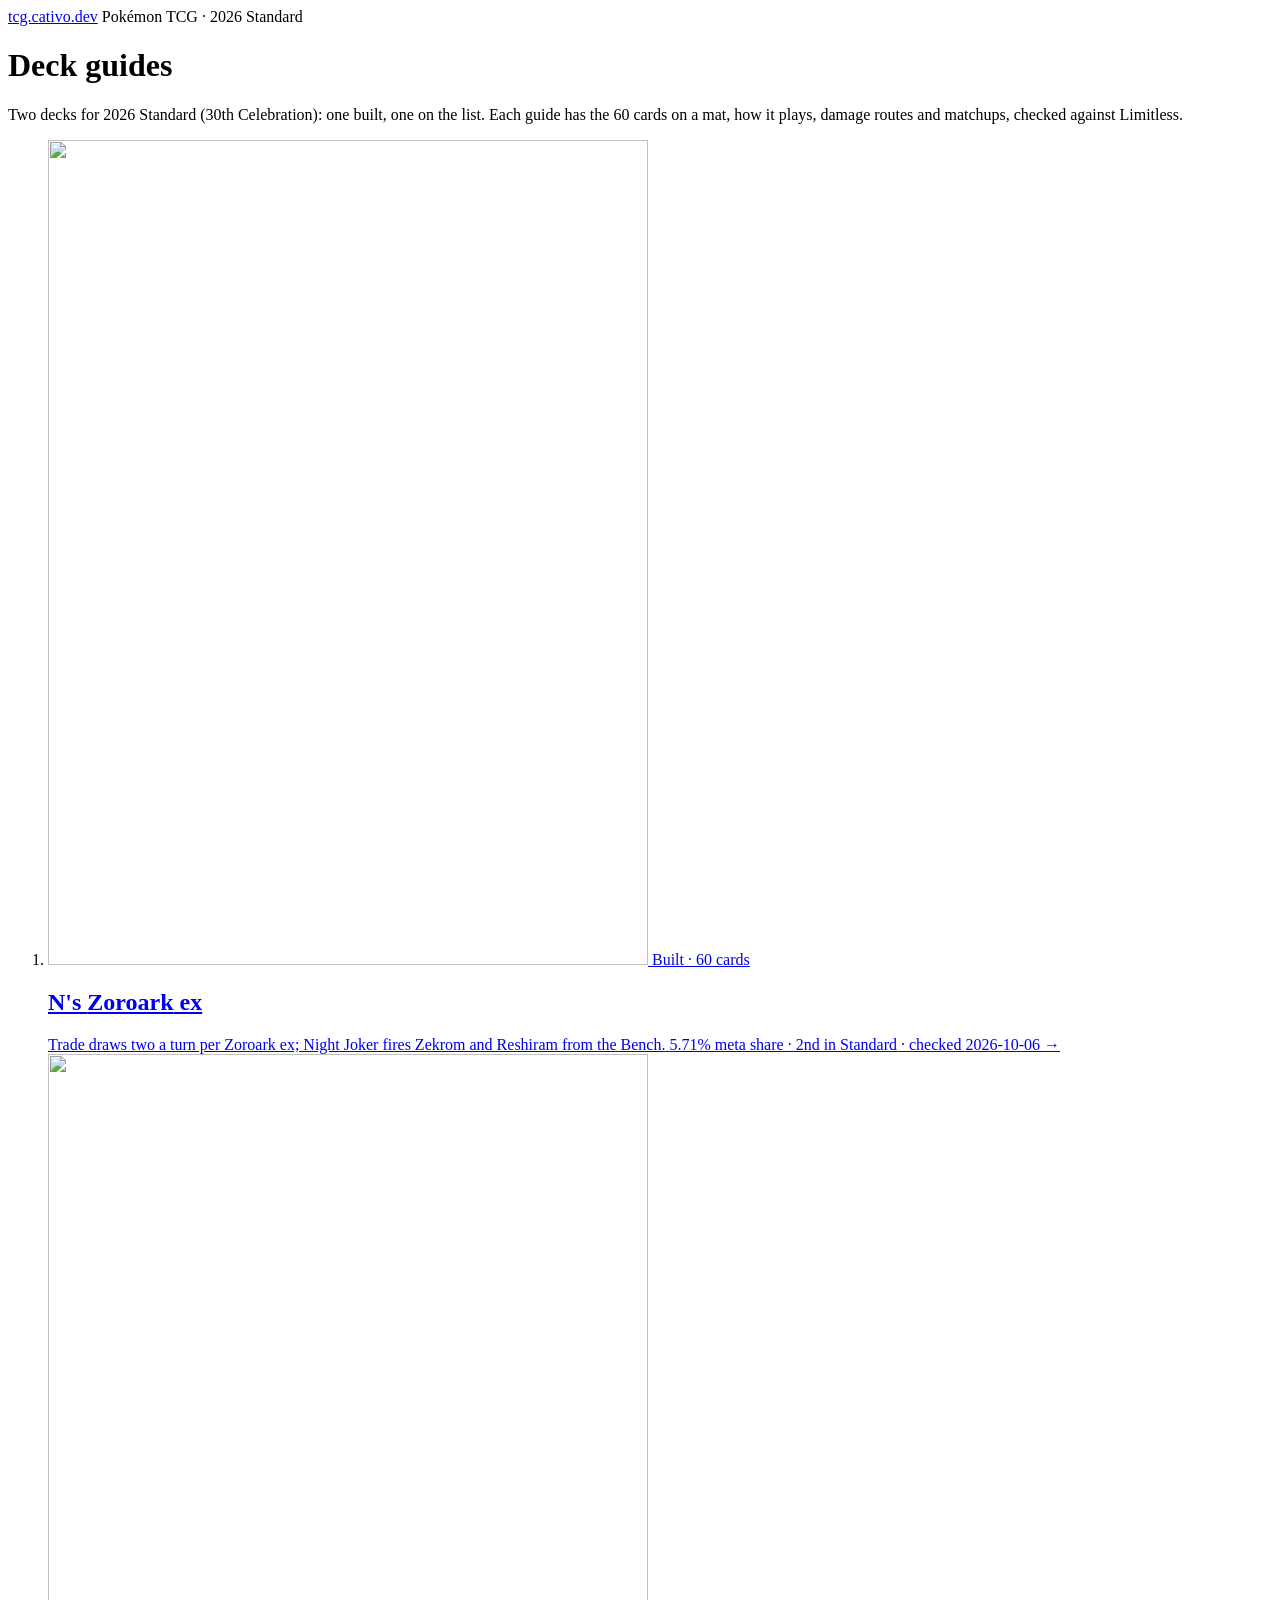
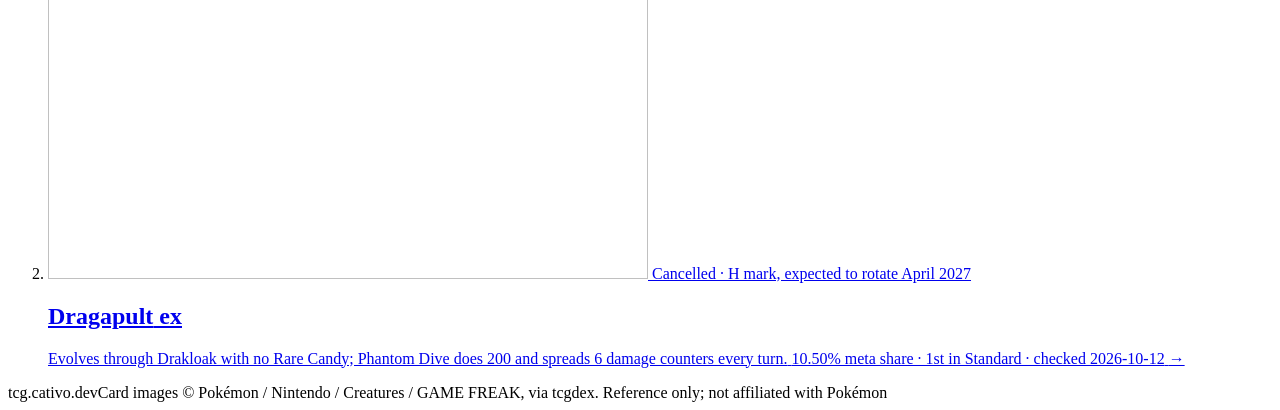
==== commit a435e979: "📝 content: mark the Dragapult guide as cancelled ahead of the H rotation Carlos dropped Dragapult as" ====
--- a/site/index.html
+++ b/site/index.html
@@ -38,7 +38,7 @@
         <a class="guide__link" href="/dragapult/">
           <img class="guide__art" src="/img/cards/dragapult-ex.webp" alt="" width="600" height="825">
           <span class="guide__body">
-            <span class="guide__status">Target build</span>
+            <span class="guide__status">Cancelled · H mark, expected to rotate April 2027</span>
             <h2 class="guide__name"><span class="accent">Dragapult</span> ex</h2>
             <span class="guide__dek">Evolves through Drakloak with no Rare Candy; Phantom Dive does 200 and spreads 6 damage counters every turn.</span>
             <span class="guide__meta">10.50% meta share · 1st in Standard · checked 2026‑10‑12</span>
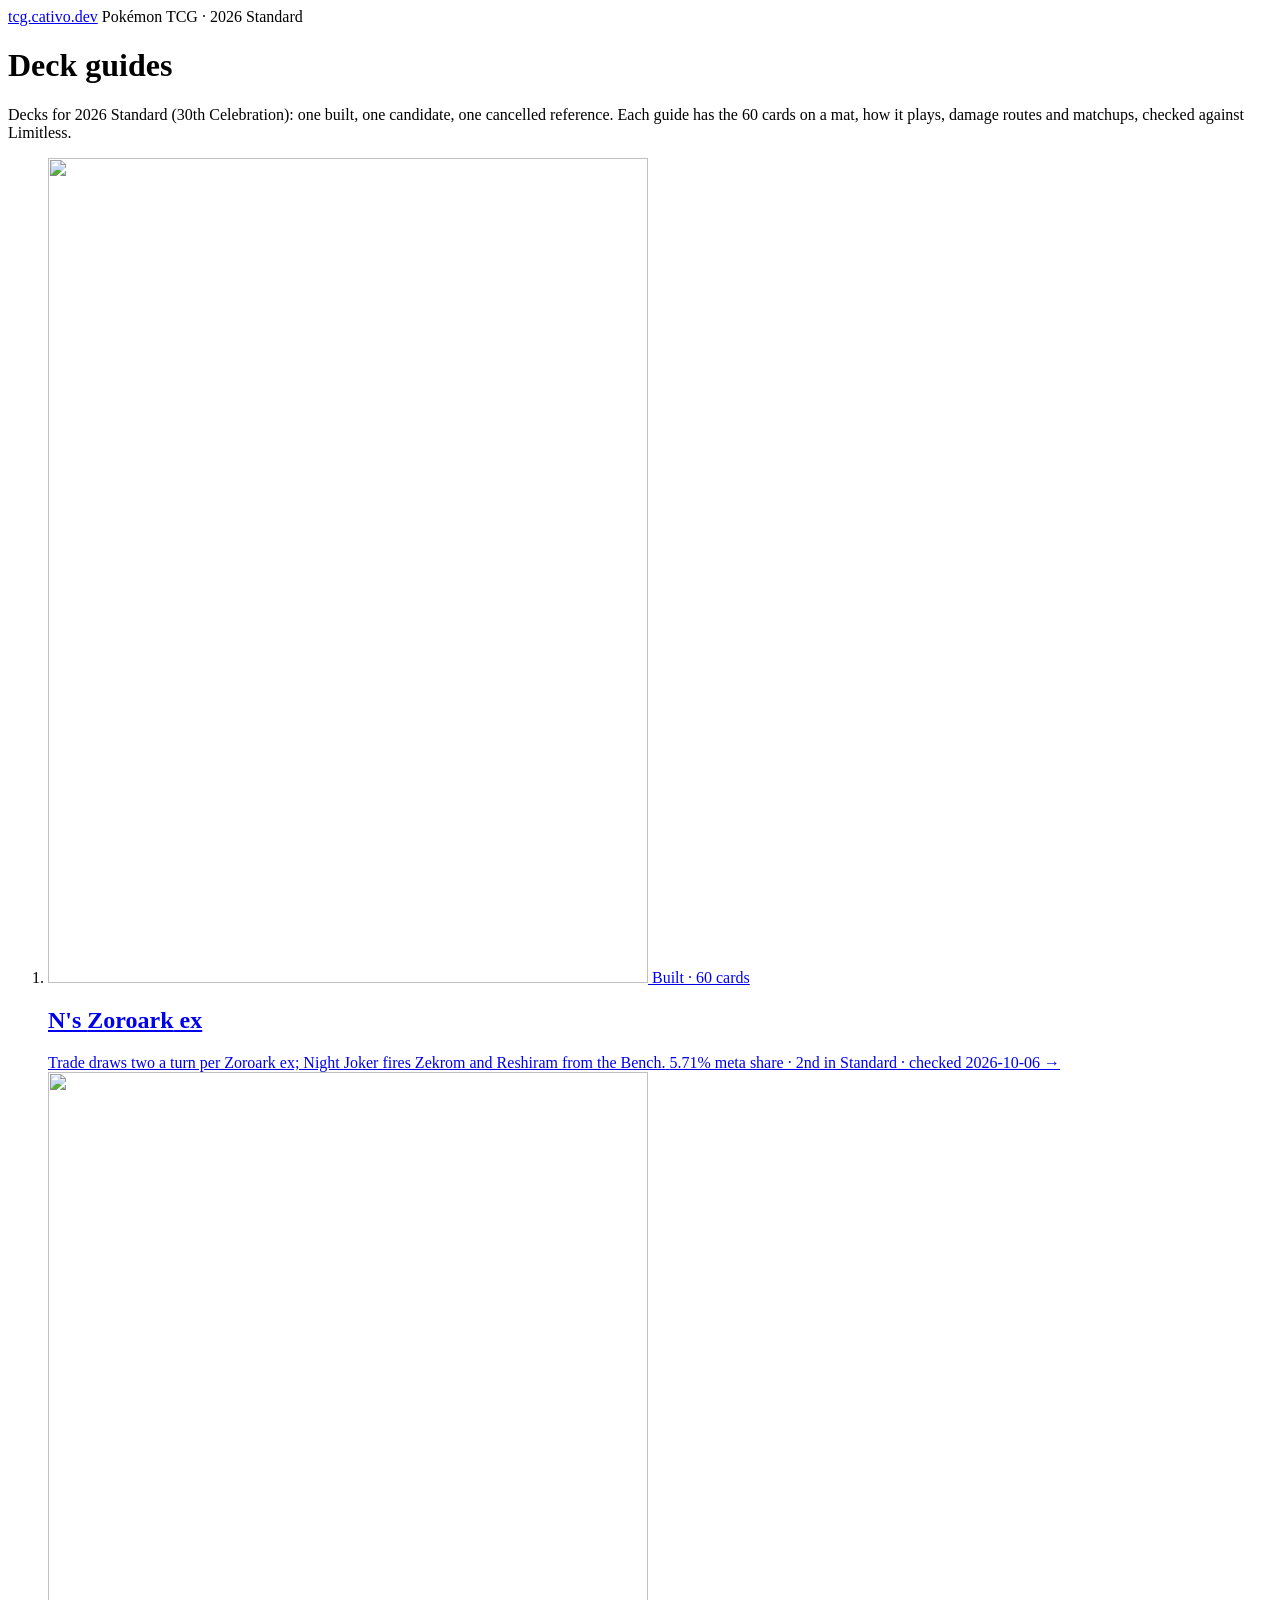
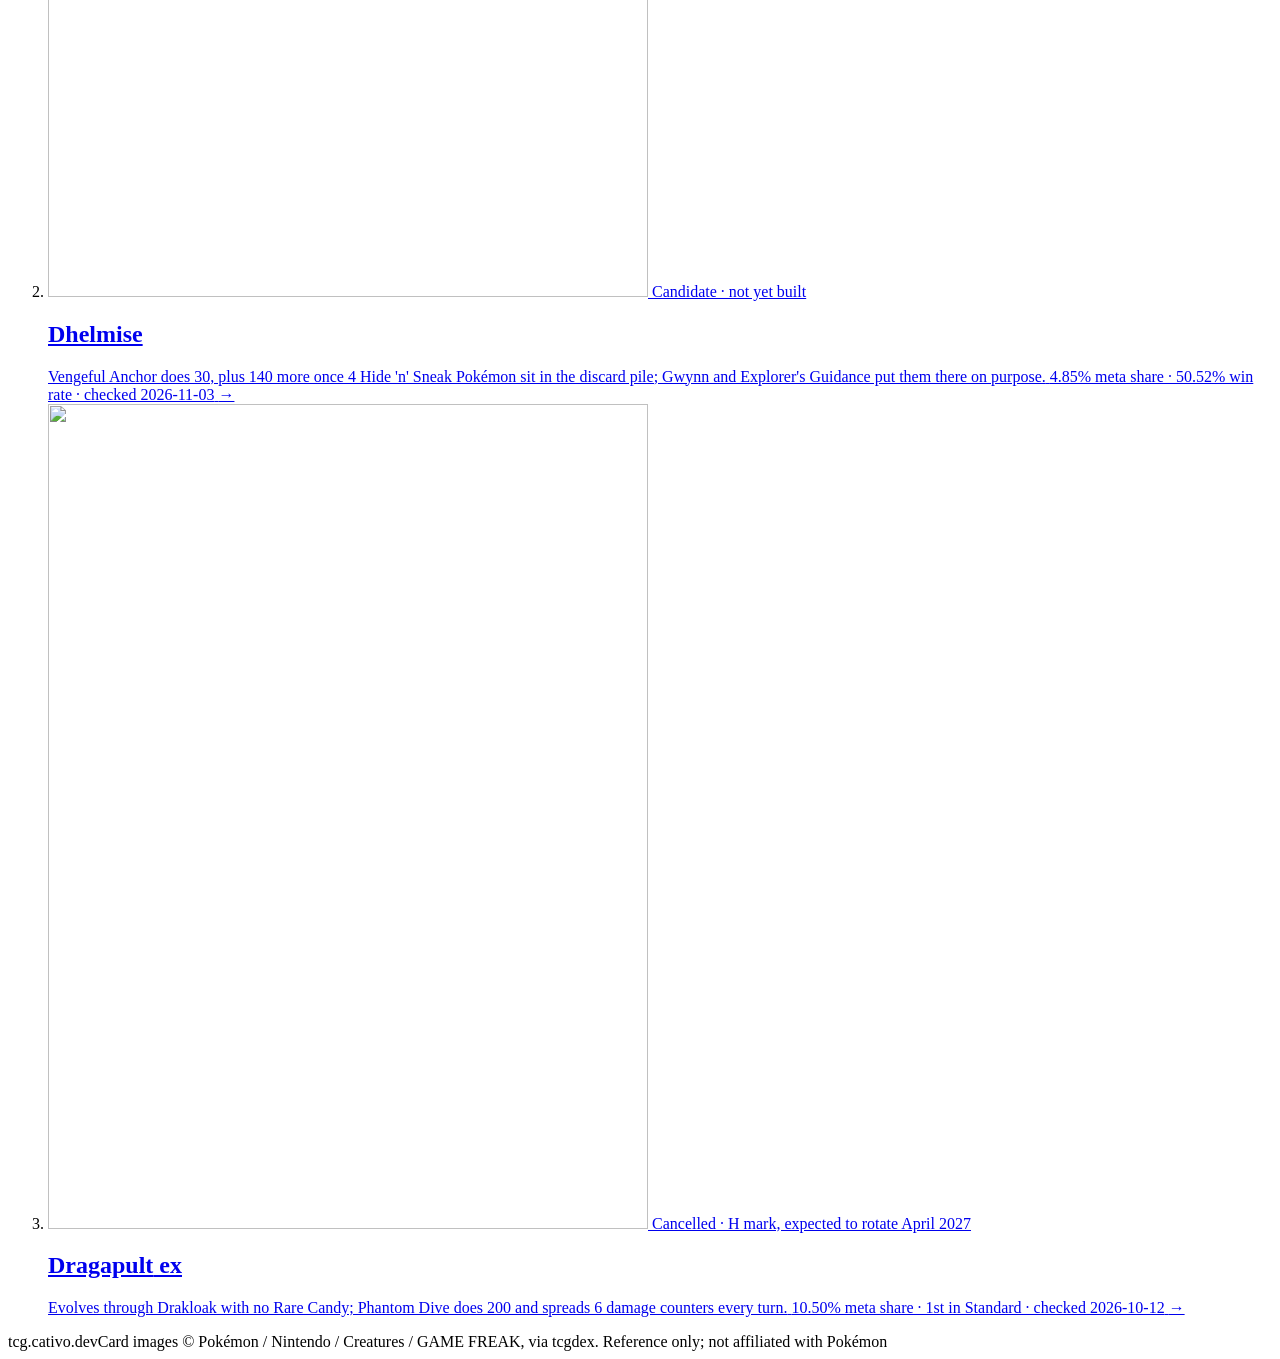
==== commit 9ef4b245: "📝 content: add the Dhelmise guide as the 2nd deck candidate Builds out /dhelmise/ with the discard-e" ====
--- a/site/index.html
+++ b/site/index.html
@@ -19,7 +19,7 @@
 
   <main class="hub">
     <h1 class="hub__title">Deck guides</h1>
-    <p class="hub__intro">Two decks for 2026 Standard (30th Celebration): one built, one on the list. Each guide has the 60 cards on a mat, how it plays, damage routes and matchups, checked against Limitless.</p>
+    <p class="hub__intro">Decks for 2026 Standard (30th Celebration): one built, one candidate, one cancelled reference. Each guide has the 60 cards on a mat, how it plays, damage routes and matchups, checked against Limitless.</p>
 
     <ol class="guides" role="list">
       <li class="guide" data-deck="zoroark">
@@ -30,6 +30,18 @@
             <h2 class="guide__name">N's <span class="accent">Zoroark</span> ex</h2>
             <span class="guide__dek">Trade draws two a turn per Zoroark ex; Night Joker fires Zekrom and Reshiram from the Bench.</span>
             <span class="guide__meta">5.71% meta share · 2nd in Standard · checked 2026‑10‑06</span>
+          </span>
+          <span class="guide__go" aria-hidden="true">→</span>
+        </a>
+      </li>
+      <li class="guide" data-deck="dhelmise">
+        <a class="guide__link" href="/dhelmise/">
+          <img class="guide__art" src="/img/cards/dhelmise.webp" alt="" width="600" height="825">
+          <span class="guide__body">
+            <span class="guide__status">Candidate · not yet built</span>
+            <h2 class="guide__name"><span class="accent">Dhelmise</span></h2>
+            <span class="guide__dek">Vengeful Anchor does 30, plus 140 more once 4 Hide 'n' Sneak Pokémon sit in the discard pile; Gwynn and Explorer's Guidance put them there on purpose.</span>
+            <span class="guide__meta">4.85% meta share · 50.52% win rate · checked 2026‑11‑03</span>
           </span>
           <span class="guide__go" aria-hidden="true">→</span>
         </a>
